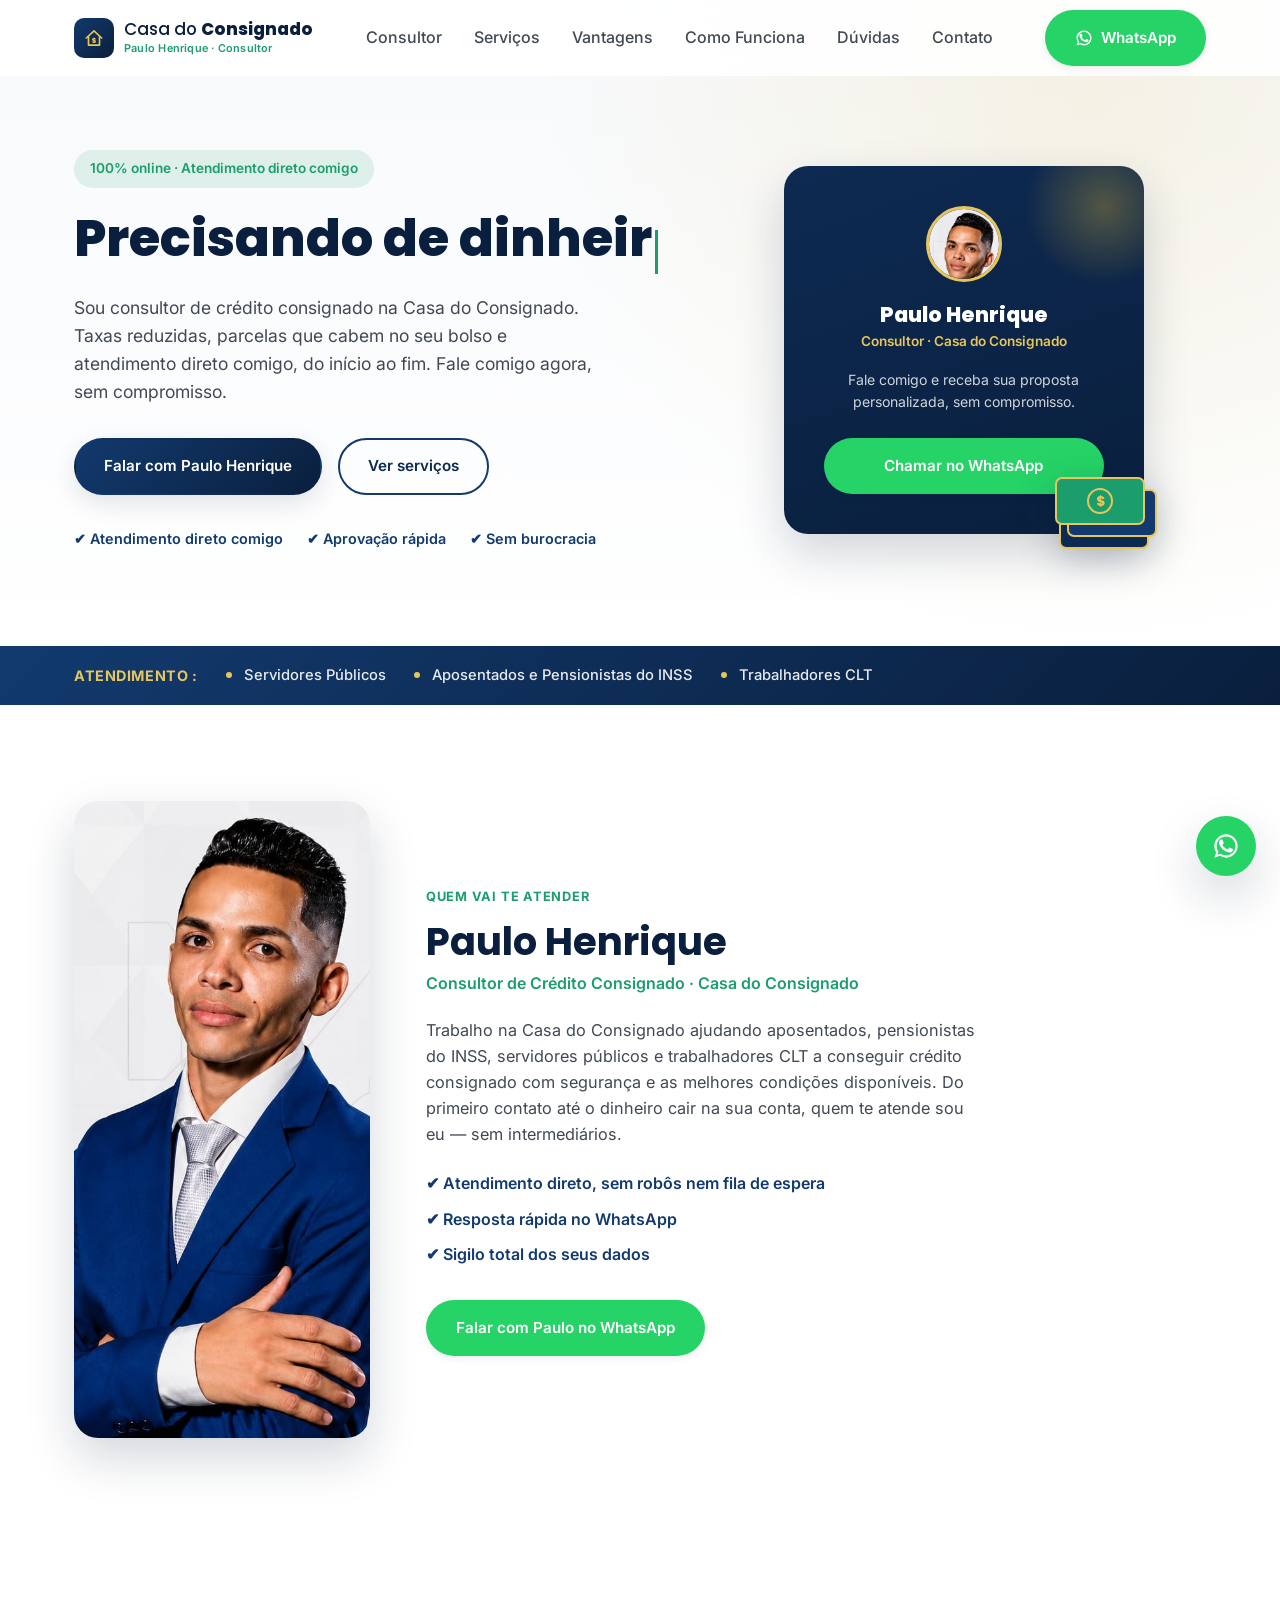
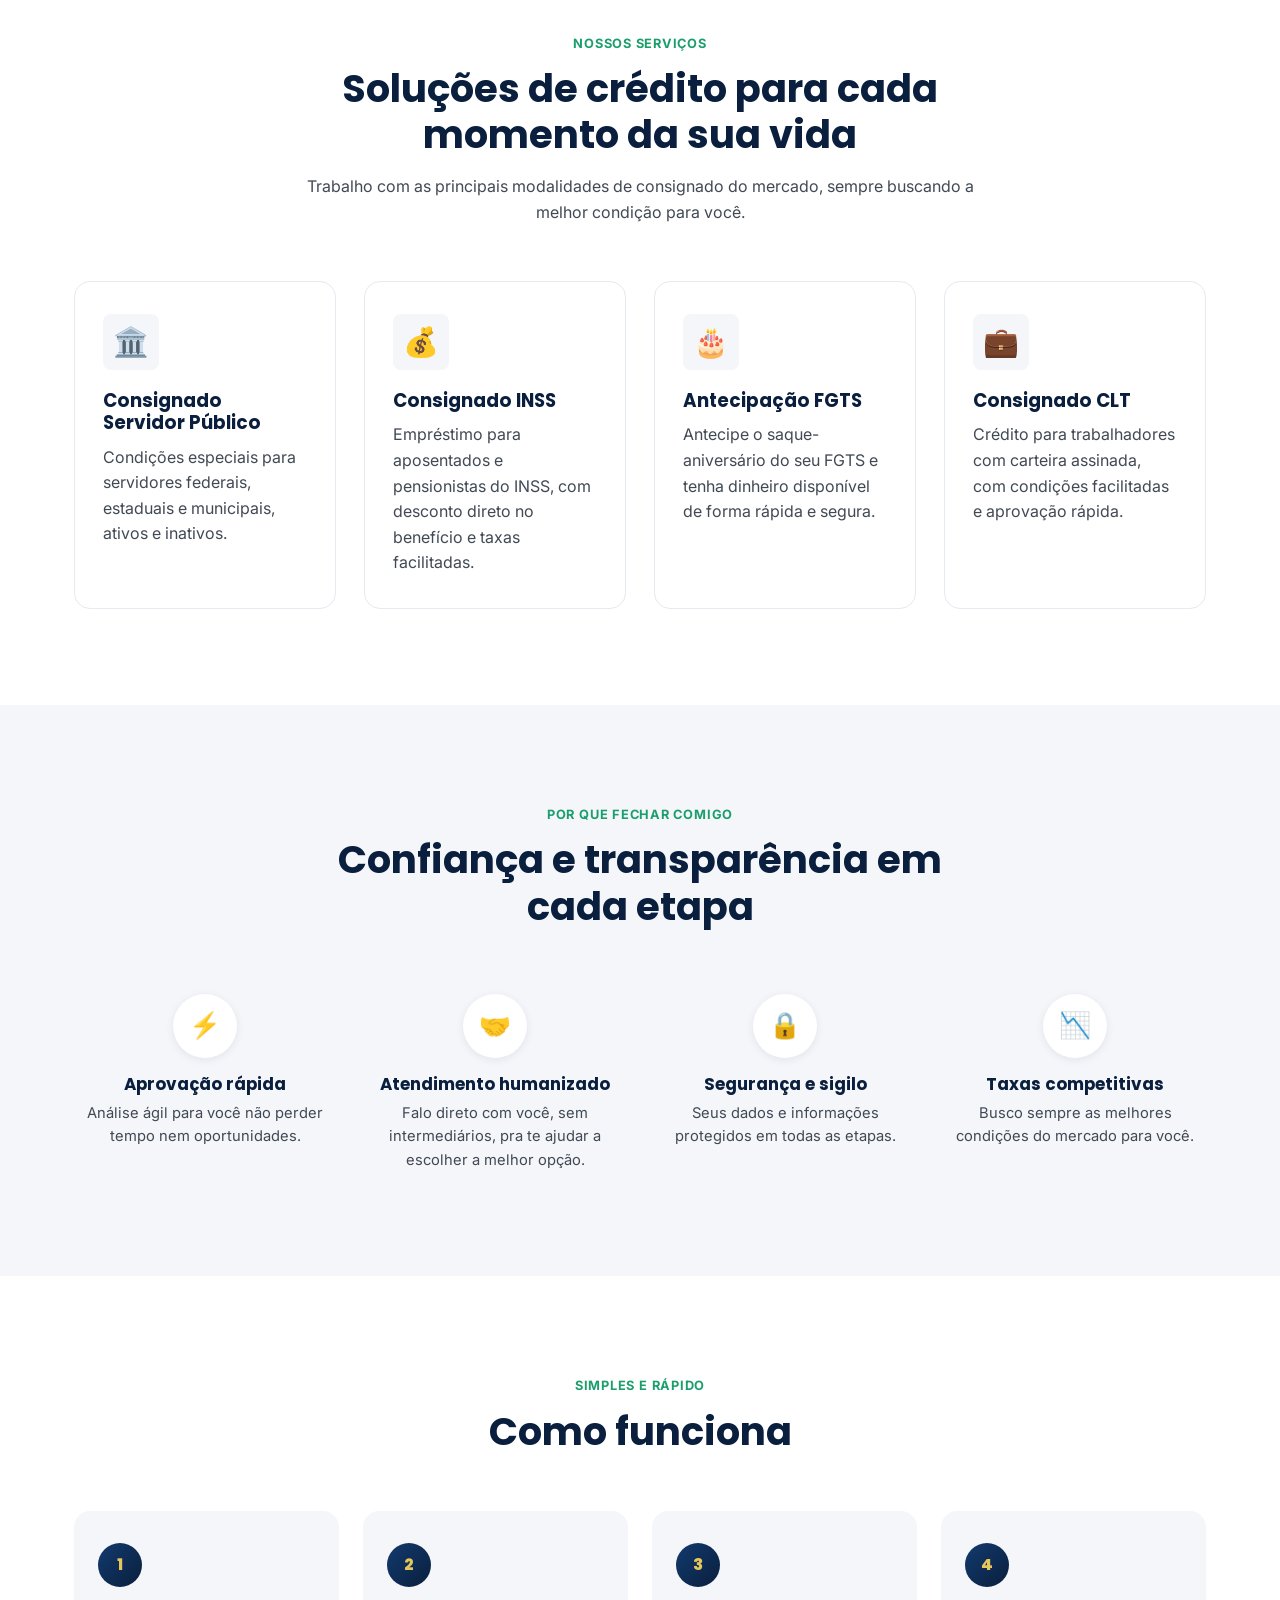
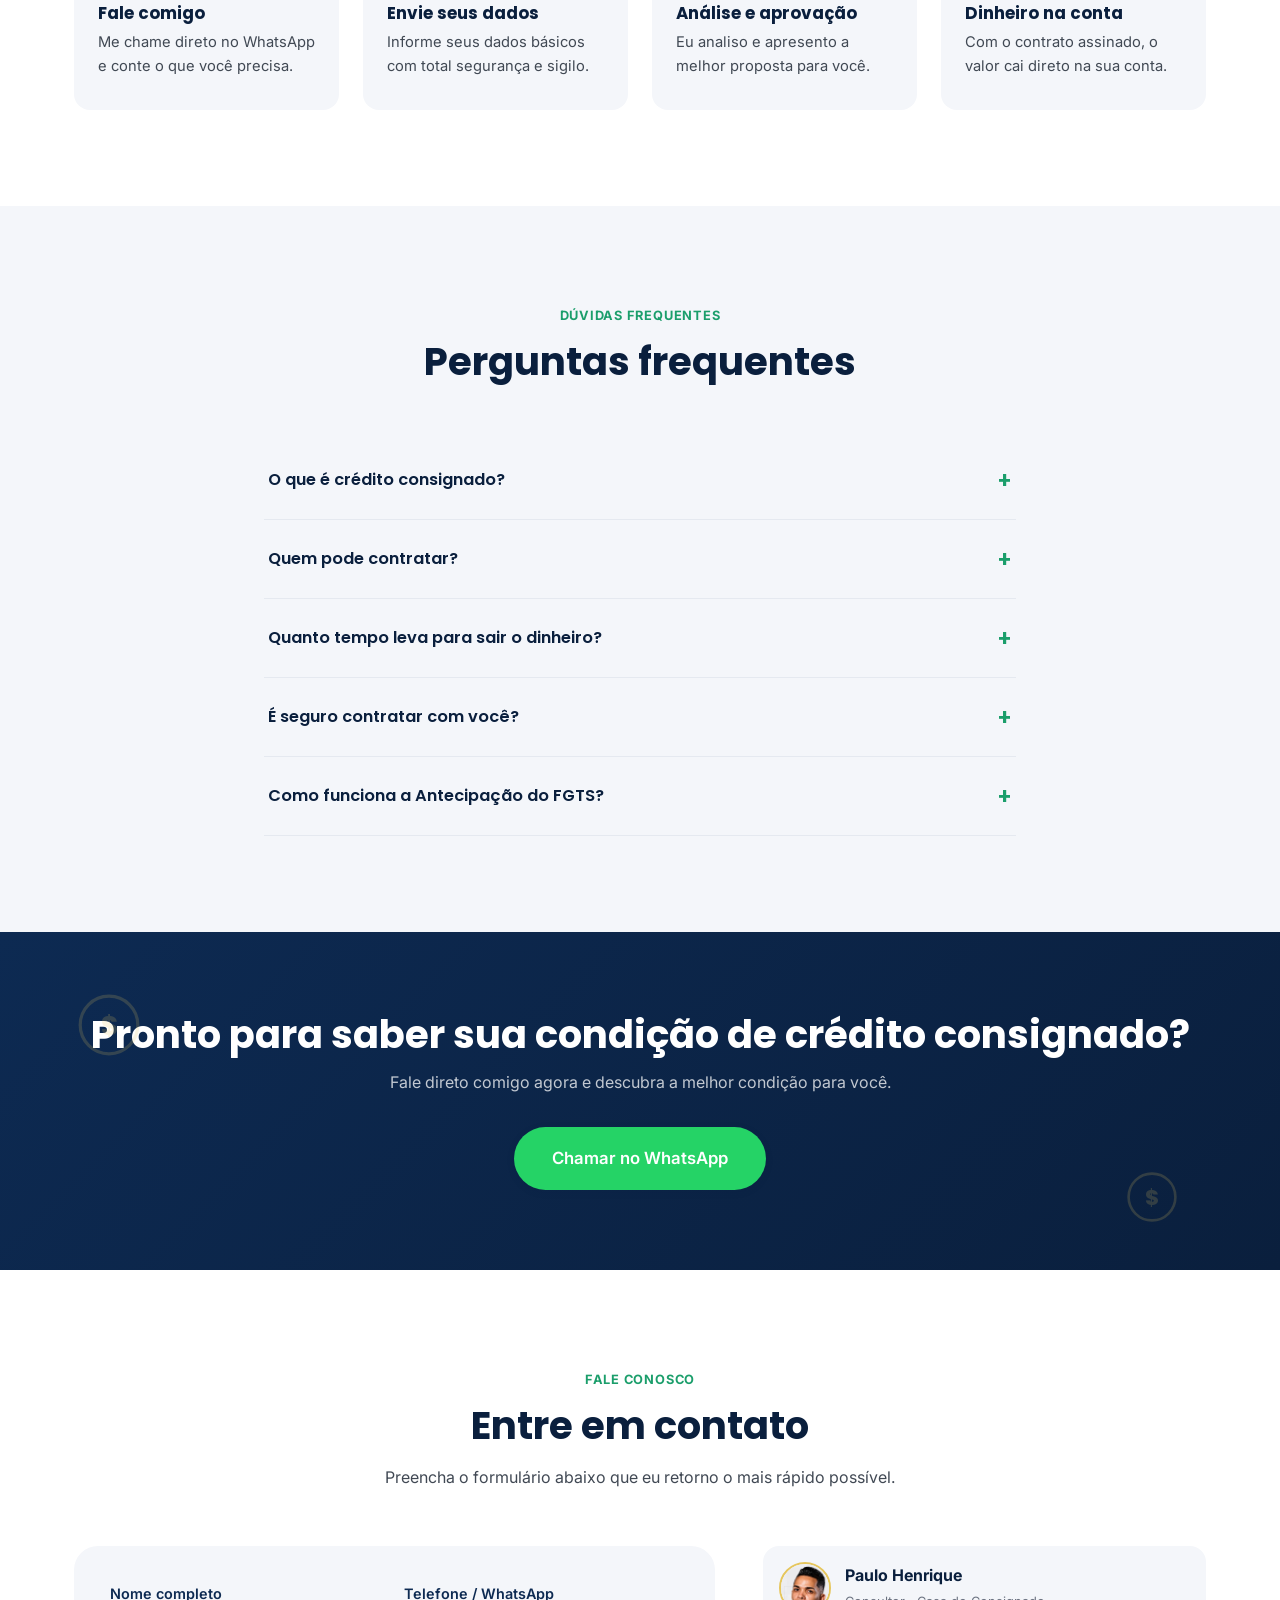
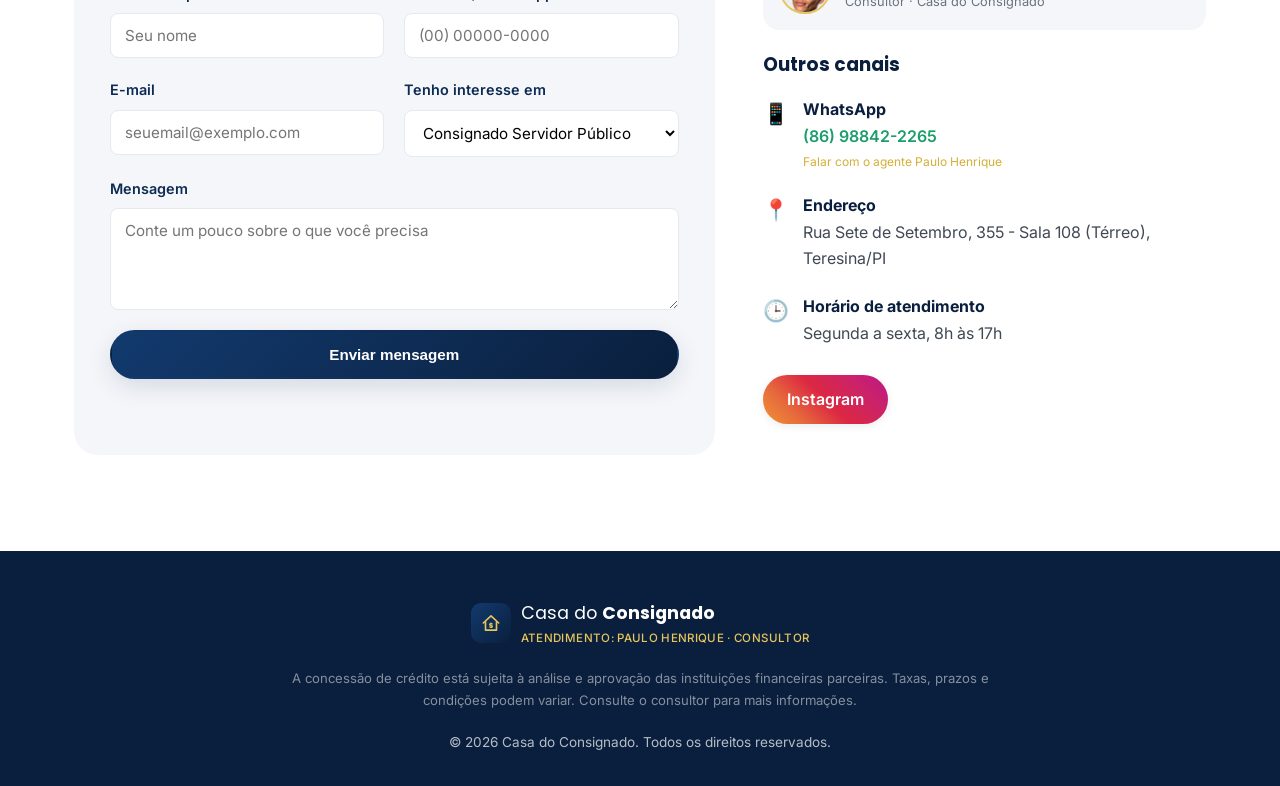
==== index.html @ cad1aa61 "Melhora SEO local, corrige contraste no card do hero e finaliza o efeito de digitação SEO: - robots." ====
<!DOCTYPE html>
<html lang="pt-BR">
<head>
<meta charset="UTF-8">
<meta name="viewport" content="width=device-width, initial-scale=1.0">
<title>Crédito Consignado em Teresina | Fale com Paulo Henrique</title>
<meta name="description" content="Consultor especialista em Crédito Consignado em Teresina/PI. Atendo INSS, Servidor Público e CLT. Simule agora seu empréstimo ou antecipação FGTS. Fale direto com Paulo Henrique.">
<meta name="keywords" content="crédito consignado, empréstimo consignado, emprestimo, emprestimos, dinheiro, consignado, consignado INSS, consignado servidor público, consignado CLT, clt, antecipação FGTS, crédito, financiamento, dinheiro rápido, casa do consignado, Paulo Henrique">
<meta name="robots" content="index, follow">
<meta name="googlebot" content="index, follow">
<link rel="canonical" href="https://paulocasadoconsignado.com.br/">

<!-- Open Graph -->
<meta property="og:type" content="website">
<meta property="og:url" content="https://paulocasadoconsignado.com.br/">
<meta property="og:title" content="Crédito Consignado em Teresina | Paulo Henrique">
<meta property="og:description" content="Consultor especialista em crédito consignado para INSS, Servidor Público e CLT em Teresina/PI. Fale direto comigo pelo WhatsApp e receba sua proposta.">
<meta property="og:image" content="https://paulocasadoconsignado.com.br/assets/paulo-henrique.jpg">
<meta property="og:image:width" content="465">
<meta property="og:image:height" content="1145">
<meta property="og:image:alt" content="Paulo Henrique, consultor de crédito consignado">
<meta property="og:locale" content="pt_BR">
<meta property="og:site_name" content="Paulo Henrique · Casa do Consignado">

<!-- Twitter Card -->
<meta name="twitter:card" content="summary_large_image">
<meta name="twitter:title" content="Crédito Consignado em Teresina | Paulo Henrique">
<meta name="twitter:description" content="Consultor especialista em crédito consignado para INSS, Servidor Público e CLT em Teresina/PI. Fale direto comigo pelo WhatsApp.">
<meta name="twitter:image" content="https://paulocasadoconsignado.com.br/assets/paulo-henrique.jpg">

<link rel="icon" type="image/svg+xml" href="assets/favicon.svg">
<link rel="preconnect" href="https://fonts.googleapis.com">
<link rel="preconnect" href="https://fonts.gstatic.com" crossorigin>
<link href="https://fonts.googleapis.com/css2?family=Poppins:wght@400;500;600;700;800&family=Inter:wght@400;500;600;700&display=swap" rel="stylesheet">
<link rel="stylesheet" href="css/style.css">

<!-- Dados estruturados básicos para SEO local (ATUALIZE endereço/e-mail quando tiver) -->
<script type="application/ld+json">
{
  "@context": "https://schema.org",
  "@type": "FinancialService",
  "name": "Paulo Henrique · Casa do Consignado",
  "url": "https://paulocasadoconsignado.com.br/",
  "image": "https://paulocasadoconsignado.com.br/assets/paulo-henrique.jpg",
  "description": "Consultoria de crédito consignado em Teresina/PI: INSS, servidor público, CLT e antecipação de FGTS.",
  "areaServed": { "@type": "City", "name": "Teresina" },
  "telephone": "+55 86 98842-2265",
  "priceRange": "$$",
  "address": {
    "@type": "PostalAddress",
    "streetAddress": "Rua Sete de Setembro, 355 - Sala 108 (Térreo)",
    "addressLocality": "Teresina",
    "addressRegion": "PI",
    "addressCountry": "BR"
  },
  "openingHoursSpecification": {
    "@type": "OpeningHoursSpecification",
    "dayOfWeek": ["Monday", "Tuesday", "Wednesday", "Thursday", "Friday"],
    "opens": "08:00",
    "closes": "17:00"
  },
  "employee": {
    "@type": "Person",
    "name": "Paulo Henrique",
    "jobTitle": "Consultor de Crédito Consignado",
    "worksFor": { "@type": "Organization", "name": "Casa do Consignado" }
  },
  "sameAs": ["https://www.instagram.com/paulo_credito_consignado/"]
}
</script>
</head>
<body>

<!-- ===== HEADER ===== -->
<header class="header" id="header">
  <div class="container header__inner">
    <a href="#topo" class="logo">
      <span class="logo__icon">
        <svg viewBox="0 0 40 40" width="22" height="22" aria-hidden="true">
          <polyline points="6,20 20,7 34,20" fill="none" stroke="currentColor" stroke-width="3" stroke-linecap="round" stroke-linejoin="round"/>
          <path d="M10 18 V33 H30 V18" fill="none" stroke="currentColor" stroke-width="3" stroke-linecap="round" stroke-linejoin="round"/>
          <text x="20" y="29" font-family="Poppins, Arial, sans-serif" font-weight="800" font-size="13" fill="currentColor" text-anchor="middle">$</text>
        </svg>
      </span>
      <span class="logo__text-wrap">
        <span class="logo__text">Casa do <strong>Consignado</strong></span>
        <small class="logo__tagline">Paulo Henrique · Consultor</small>
      </span>
    </a>

    <nav class="nav" id="nav">
      <ul class="nav__list">
        <li><a href="#consultor" class="nav__link">Consultor</a></li>
        <li><a href="#servicos" class="nav__link">Serviços</a></li>
        <li><a href="#vantagens" class="nav__link">Vantagens</a></li>
        <li><a href="#como-funciona" class="nav__link">Como Funciona</a></li>
        <li><a href="#faq" class="nav__link">Dúvidas</a></li>
        <li><a href="#contato" class="nav__link">Contato</a></li>
      </ul>
    </nav>

    <div class="header__actions">
      <a href="https://wa.me/5586988422265?text=Ol%C3%A1!%20Quero%20simular%20meu%20cr%C3%A9dito%20consignado."
         class="btn btn--whatsapp" target="_blank" rel="noopener">
        <svg viewBox="0 0 24 24" width="18" height="18" fill="currentColor" aria-hidden="true"><path d="M17.472 14.382c-.297-.149-1.758-.867-2.03-.967-.273-.099-.471-.148-.67.15-.197.297-.767.966-.94 1.164-.173.199-.347.223-.644.075-.297-.15-1.255-.463-2.39-1.475-.883-.788-1.48-1.761-1.653-2.059-.173-.297-.018-.458.13-.606.134-.133.298-.347.446-.52.149-.174.198-.298.298-.497.099-.198.05-.371-.025-.52-.075-.149-.669-1.612-.916-2.207-.242-.579-.487-.5-.669-.51-.173-.008-.371-.01-.57-.01-.198 0-.52.074-.792.372-.272.297-1.04 1.016-1.04 2.479 0 1.462 1.065 2.875 1.213 3.074.149.198 2.096 3.2 5.077 4.487.71.306 1.263.489 1.694.625.712.227 1.36.195 1.871.118.571-.085 1.758-.719 2.006-1.413.248-.694.248-1.289.173-1.413-.074-.124-.272-.198-.57-.347z"/><path d="M12.004 2C6.486 2 2 6.486 2 12.004c0 1.99.583 3.845 1.588 5.406L2 22l4.71-1.554A9.96 9.96 0 0 0 12.004 22C17.522 22 22 17.522 22 12.004 22 6.486 17.522 2 12.004 2zm0 18.061a8.03 8.03 0 0 1-4.302-1.246l-.309-.184-2.79.92.933-2.717-.201-.278a8.03 8.03 0 0 1-1.331-4.552c0-4.454 3.626-8.08 8.08-8.08s8.08 3.626 8.08 8.08-3.626 8.057-8.16 8.057z"/></svg>
        WhatsApp
      </a>
    </div>

    <button class="nav__toggle" id="navToggle" aria-label="Abrir menu" aria-expanded="false">
      <span></span><span></span><span></span>
    </button>
  </div>
</header>

<main id="topo">

  <!-- ===== HERO ===== -->
  <section class="hero">
    <div class="bills-fall" id="billsFall" aria-hidden="true"></div>
    <div class="container hero__inner">
      <div class="hero__content" data-reveal>
        <span class="badge">100% online · Atendimento direto comigo</span>
        <h1><span class="typewriter-text">Precisando de dinheiro? <span class="highlight">Tenho a solução rápida e fácil</span> pra você</span></h1>
        <p class="hero__subtitle">
          Sou consultor de crédito consignado na Casa do Consignado. Taxas reduzidas, parcelas que
          cabem no seu bolso e atendimento direto comigo, do início ao fim. Fale comigo agora, sem compromisso.
        </p>
        <div class="hero__cta">
          <a href="https://wa.me/5586988422265?text=Ol%C3%A1!%20Quero%20falar%20sobre%20cr%C3%A9dito%20consignado."
             class="btn btn--primary btn--shine" target="_blank" rel="noopener">Falar com Paulo Henrique</a>
          <a href="#servicos" class="btn btn--outline">Ver serviços</a>
        </div>
        <ul class="hero__trust">
          <li>✔ Atendimento direto comigo</li>
          <li>✔ Aprovação rápida</li>
          <li>✔ Sem burocracia</li>
        </ul>
      </div>

      <div class="hero__visual" data-reveal>
        <div class="hero__card-wrap">
          <div class="hero__card">
            <img src="assets/paulo-henrique-headshot.jpg" alt="Foto de Paulo Henrique, consultor de crédito" class="hero__card-photo" width="400" height="400">
            <p class="hero__card-name">Paulo Henrique</p>
            <p class="hero__card-role">Consultor · Casa do Consignado</p>
            <p class="hero__card-note">Fale comigo e receba sua proposta personalizada, sem compromisso.</p>
            <a href="https://wa.me/5586988422265?text=Ol%C3%A1%20Paulo!%20Quero%20saber%20mais%20sobre%20cr%C3%A9dito%20consignado."
               class="btn btn--whatsapp btn--shine hero__card-cta" target="_blank" rel="noopener">Chamar no WhatsApp</a>
          </div>
          <svg class="money-stack" viewBox="0 0 108 84" aria-hidden="true">
            <rect x="6" y="30" width="88" height="46" rx="6" fill="#0d2a52" stroke="#e6c65c" stroke-width="2"/>
            <rect x="14" y="18" width="88" height="46" rx="6" fill="#123a6e" stroke="#e6c65c" stroke-width="2"/>
            <rect x="2" y="6" width="88" height="46" rx="6" fill="#1b9e6b" stroke="#e6c65c" stroke-width="2"/>
            <circle cx="46" cy="29" r="12" fill="none" stroke="#e6c65c" stroke-width="2"/>
            <text x="46" y="34" font-family="Poppins, Arial, sans-serif" font-weight="800" font-size="13" fill="#e6c65c" text-anchor="middle">$</text>
          </svg>
        </div>
      </div>
    </div>
  </section>

  <!-- ===== PÚBLICO ATENDIDO ===== -->
  <section class="audience">
    <div class="container audience__inner">
      <span class="audience__label">Atendimento :</span>
      <ul class="audience__list">
        <li>Servidores Públicos</li>
        <li>Aposentados e Pensionistas do INSS</li>
        <li>Trabalhadores CLT</li>
      </ul>
    </div>
  </section>

  <!-- ===== SOBRE O CONSULTOR ===== -->
  <section class="section consultor" id="consultor">
    <div class="container consultor__inner">
      <div class="consultor__photo-wrap" data-reveal>
        <img src="assets/paulo-henrique.jpg" alt="Paulo Henrique, consultor de crédito consignado, de braços cruzados" class="consultor__photo" width="465" height="1000" loading="lazy" decoding="async">
      </div>
      <div class="consultor__content" data-reveal>
        <span class="eyebrow">Quem vai te atender</span>
        <h2>Paulo Henrique</h2>
        <p class="consultor__role">Consultor de Crédito Consignado · Casa do Consignado</p>
        <p class="consultor__bio">
          Trabalho na Casa do Consignado ajudando aposentados, pensionistas do INSS, servidores
          públicos e trabalhadores CLT a conseguir crédito consignado com segurança e as melhores
          condições disponíveis. Do primeiro contato até o dinheiro cair na sua conta, quem te
          atende sou eu — sem intermediários.
        </p>
        <ul class="consultor__points">
          <li>✔ Atendimento direto, sem robôs nem fila de espera</li>
          <li>✔ Resposta rápida no WhatsApp</li>
          <li>✔ Sigilo total dos seus dados</li>
        </ul>
        <a href="https://wa.me/5586988422265?text=Ol%C3%A1%20Paulo!%20Vi%20seu%20site%20e%20quero%20falar%20sobre%20cr%C3%A9dito%20consignado."
           class="btn btn--whatsapp btn--shine" target="_blank" rel="noopener">Falar com Paulo no WhatsApp</a>
      </div>
    </div>
  </section>

  <!-- ===== SERVIÇOS ===== -->
  <section class="section" id="servicos">
    <div class="container">
      <div class="section__head" data-reveal>
        <span class="eyebrow">Nossos serviços</span>
        <h2>Soluções de crédito para cada momento da sua vida</h2>
        <p>Trabalho com as principais modalidades de consignado do mercado, sempre buscando a melhor condição para você.</p>
      </div>

      <div class="grid grid--4" data-reveal data-reveal-children>
        <article class="card">
          <div class="card__icon">🏛️</div>
          <h3>Consignado Servidor Público</h3>
          <p>Condições especiais para servidores federais, estaduais e municipais, ativos e inativos.</p>
        </article>

        <article class="card">
          <div class="card__icon">💰</div>
          <h3>Consignado INSS</h3>
          <p>Empréstimo para aposentados e pensionistas do INSS, com desconto direto no benefício e taxas facilitadas.</p>
        </article>

        <article class="card">
          <div class="card__icon">🎂</div>
          <h3>Antecipação FGTS</h3>
          <p>Antecipe o saque-aniversário do seu FGTS e tenha dinheiro disponível de forma rápida e segura.</p>
        </article>

        <article class="card">
          <div class="card__icon">💼</div>
          <h3>Consignado CLT</h3>
          <p>Crédito para trabalhadores com carteira assinada, com condições facilitadas e aprovação rápida.</p>
        </article>
      </div>
    </div>
  </section>

  <!-- ===== VANTAGENS ===== -->
  <section class="section section--alt" id="vantagens">
    <div class="container">
      <div class="section__head" data-reveal>
        <span class="eyebrow">Por que fechar comigo</span>
        <h2>Confiança e transparência em cada etapa</h2>
      </div>

      <div class="grid grid--4" data-reveal data-reveal-children>
        <div class="feature">
          <div class="feature__icon">⚡</div>
          <h3>Aprovação rápida</h3>
          <p>Análise ágil para você não perder tempo nem oportunidades.</p>
        </div>
        <div class="feature">
          <div class="feature__icon">🤝</div>
          <h3>Atendimento humanizado</h3>
          <p>Falo direto com você, sem intermediários, pra te ajudar a escolher a melhor opção.</p>
        </div>
        <div class="feature">
          <div class="feature__icon">🔒</div>
          <h3>Segurança e sigilo</h3>
          <p>Seus dados e informações protegidos em todas as etapas.</p>
        </div>
        <div class="feature">
          <div class="feature__icon">📉</div>
          <h3>Taxas competitivas</h3>
          <p>Busco sempre as melhores condições do mercado para você.</p>
        </div>
      </div>
    </div>
  </section>

  <!-- ===== COMO FUNCIONA ===== -->
  <section class="section" id="como-funciona">
    <div class="container">
      <div class="section__head" data-reveal>
        <span class="eyebrow">Simples e rápido</span>
        <h2>Como funciona</h2>
      </div>

      <div class="steps" data-reveal data-reveal-children>
        <div class="step">
          <span class="step__number">1</span>
          <h3>Fale comigo</h3>
          <p>Me chame direto no WhatsApp e conte o que você precisa.</p>
        </div>
        <div class="step">
          <span class="step__number">2</span>
          <h3>Envie seus dados</h3>
          <p>Informe seus dados básicos com total segurança e sigilo.</p>
        </div>
        <div class="step">
          <span class="step__number">3</span>
          <h3>Análise e aprovação</h3>
          <p>Eu analiso e apresento a melhor proposta para você.</p>
        </div>
        <div class="step">
          <span class="step__number">4</span>
          <h3>Dinheiro na conta</h3>
          <p>Com o contrato assinado, o valor cai direto na sua conta.</p>
        </div>
      </div>
    </div>
  </section>

  <!-- ===== FAQ ===== -->
  <section class="section section--alt" id="faq">
    <div class="container container--narrow">
      <div class="section__head" data-reveal>
        <span class="eyebrow">Dúvidas frequentes</span>
        <h2>Perguntas frequentes</h2>
      </div>

      <div class="accordion" data-reveal>
        <div class="accordion__item">
          <button class="accordion__trigger">O que é crédito consignado?
            <span class="accordion__icon">+</span>
          </button>
          <div class="accordion__panel">
            <p>É um tipo de empréstimo cujas parcelas são descontadas diretamente do salário, benefício do INSS ou folha de pagamento, o que costuma garantir taxas de juros menores.</p>
          </div>
        </div>
        <div class="accordion__item">
          <button class="accordion__trigger">Quem pode contratar?
            <span class="accordion__icon">+</span>
          </button>
          <div class="accordion__panel">
            <p>Aposentados e pensionistas do INSS, servidores públicos e trabalhadores com carteira assinada em empresas conveniadas.</p>
          </div>
        </div>
        <div class="accordion__item">
          <button class="accordion__trigger">Quanto tempo leva para sair o dinheiro?
            <span class="accordion__icon">+</span>
          </button>
          <div class="accordion__panel">
            <p>Após a aprovação e assinatura do contrato, o prazo costuma ser rápido, podendo variar conforme a instituição financeira parceira.</p>
          </div>
        </div>
        <div class="accordion__item">
          <button class="accordion__trigger">É seguro contratar com você?
            <span class="accordion__icon">+</span>
          </button>
          <div class="accordion__panel">
            <p>Sim. Trabalho pela Casa do Consignado com sigilo total dos seus dados e transparência em todas as etapas do processo.</p>
          </div>
        </div>
        <div class="accordion__item">
          <button class="accordion__trigger">Como funciona a Antecipação do FGTS?
            <span class="accordion__icon">+</span>
          </button>
          <div class="accordion__panel">
            <p>Você pode adiantar uma ou mais parcelas do seu Saque-Aniversário do FGTS. O valor cai na sua conta rapidamente e o pagamento é feito com o débito anual direto do seu fundo de garantia, sem comprometer sua renda mensal.</p>
          </div>
        </div>
      </div>
    </div>
  </section>

  <!-- ===== CTA FINAL ===== -->
  <section class="cta-final" data-reveal>
    <svg class="cta-final__coin cta-final__coin--1" viewBox="0 0 60 60" aria-hidden="true">
      <circle cx="30" cy="30" r="27" fill="none" stroke="#e6c65c" stroke-width="3"/>
      <text x="30" y="39" font-family="Poppins, Arial, sans-serif" font-weight="800" font-size="24" fill="#e6c65c" text-anchor="middle">$</text>
    </svg>
    <svg class="cta-final__coin cta-final__coin--2" viewBox="0 0 60 60" aria-hidden="true">
      <circle cx="30" cy="30" r="27" fill="none" stroke="#e6c65c" stroke-width="3"/>
      <text x="30" y="39" font-family="Poppins, Arial, sans-serif" font-weight="800" font-size="24" fill="#e6c65c" text-anchor="middle">$</text>
    </svg>
    <div class="container cta-final__inner">
      <h2>Pronto para saber sua condição de crédito consignado?</h2>
      <p>Fale direto comigo agora e descubra a melhor condição para você.</p>
      <a href="https://wa.me/5586988422265?text=Ol%C3%A1!%20Quero%20saber%20mais%20sobre%20cr%C3%A9dito%20consignado."
         class="btn btn--whatsapp btn--lg btn--shine" target="_blank" rel="noopener">Chamar no WhatsApp</a>
    </div>
  </section>

  <!-- ===== CONTATO ===== -->
  <section class="section" id="contato">
    <div class="container">
      <div class="section__head" data-reveal>
        <span class="eyebrow">Fale conosco</span>
        <h2>Entre em contato</h2>
        <p>Preencha o formulário abaixo que eu retorno o mais rápido possível.</p>
      </div>

      <div class="contact">
        <form class="contact__form" id="contactForm" data-reveal>
          <div class="field">
            <label for="nome">Nome completo</label>
            <input type="text" id="nome" name="nome" required placeholder="Seu nome" aria-required="true">
          </div>
          <div class="field">
            <label for="telefone">Telefone / WhatsApp</label>
            <input type="tel" id="telefone" name="telefone" required placeholder="(00) 00000-0000" aria-required="true">
          </div>
          <div class="field">
            <label for="email">E-mail</label>
            <input type="email" id="email" name="email" placeholder="seuemail@exemplo.com">
          </div>
          <div class="field">
            <label for="assunto">Tenho interesse em</label>
            <select id="assunto" name="assunto">
              <option>Consignado Servidor Público</option>
              <option>Consignado INSS</option>
              <option>Antecipação FGTS</option>
              <option>Consignado CLT</option>
            </select>
          </div>
          <div class="field field--full">
            <label for="mensagem">Mensagem</label>
            <textarea id="mensagem" name="mensagem" rows="4" placeholder="Conte um pouco sobre o que você precisa"></textarea>
          </div>
          <button type="submit" class="btn btn--primary field--full">Enviar mensagem</button>
          <p class="form__note" id="formNote"></p>
        </form>

        <aside class="contact__info" data-reveal>
          <div class="contact__agent">
            <img src="assets/paulo-henrique-headshot.jpg" alt="Foto de Paulo Henrique, consultor de crédito" class="contact__agent-photo" width="400" height="400" loading="lazy" decoding="async">
            <div>
              <strong>Paulo Henrique</strong>
              <small>Consultor · Casa do Consignado</small>
            </div>
          </div>
          <h3>Outros canais</h3>
          <ul class="contact__list">
            <li>
              <span aria-hidden="true">📱</span>
              <div>
                <strong>WhatsApp</strong>
                <a href="https://wa.me/5586988422265">(86) 98842-2265</a>
                <small>Falar com o agente Paulo Henrique</small>
              </div>
            </li>
            <li>
              <span aria-hidden="true">📍</span>
              <div>
                <strong>Endereço</strong>
                <p>Rua Sete de Setembro, 355 - Sala 108 (Térreo), Teresina/PI</p>
              </div>
            </li>
            <li>
              <span aria-hidden="true">🕒</span>
              <div>
                <strong>Horário de atendimento</strong>
                <p>Segunda a sexta, 8h às 17h</p>
              </div>
            </li>
          </ul>

          <div class="contact__social">
            <a href="https://www.instagram.com/paulo_credito_consignado/" class="btn--instagram" target="_blank" rel="noopener" aria-label="Instagram">Instagram</a>
          </div>
        </aside>
      </div>
    </div>
  </section>

</main>

<!-- ===== FOOTER ===== -->
<footer class="footer">
  <div class="container footer__inner">
    <div class="footer__brand">
      <span class="logo__icon">
        <svg viewBox="0 0 40 40" width="22" height="22" aria-hidden="true">
          <polyline points="6,20 20,7 34,20" fill="none" stroke="currentColor" stroke-width="3" stroke-linecap="round" stroke-linejoin="round"/>
          <path d="M10 18 V33 H30 V18" fill="none" stroke="currentColor" stroke-width="3" stroke-linecap="round" stroke-linejoin="round"/>
          <text x="20" y="29" font-family="Poppins, Arial, sans-serif" font-weight="800" font-size="13" fill="currentColor" text-anchor="middle">$</text>
        </svg>
      </span>
      <span class="footer__brand-text">
        <span>Casa do <strong>Consignado</strong></span>
        <small class="footer__tagline">Atendimento: Paulo Henrique · Consultor</small>
      </span>
    </div>
    <p class="footer__disclaimer">
      A concessão de crédito está sujeita à análise e aprovação das instituições financeiras parceiras.
      Taxas, prazos e condições podem variar. Consulte o consultor para mais informações.
    </p>
    <p class="footer__copy">© <span id="year"></span> Casa do Consignado. Todos os direitos reservados.</p>
  </div>
</footer>

<a href="https://wa.me/5586988422265?text=Ol%C3%A1!%20Quero%20simular%20meu%20cr%C3%A9dito%20consignado."
   class="whatsapp-float" target="_blank" rel="noopener" aria-label="Falar no WhatsApp">
  <svg viewBox="0 0 24 24" width="28" height="28" fill="currentColor" aria-hidden="true"><path d="M17.472 14.382c-.297-.149-1.758-.867-2.03-.967-.273-.099-.471-.148-.67.15-.197.297-.767.966-.94 1.164-.173.199-.347.223-.644.075-.297-.15-1.255-.463-2.39-1.475-.883-.788-1.48-1.761-1.653-2.059-.173-.297-.018-.458.13-.606.134-.133.298-.347.446-.52.149-.174.198-.298.298-.497.099-.198.05-.371-.025-.52-.075-.149-.669-1.612-.916-2.207-.242-.579-.487-.5-.669-.51-.173-.008-.371-.01-.57-.01-.198 0-.52.074-.792.372-.272.297-1.04 1.016-1.04 2.479 0 1.462 1.065 2.875 1.213 3.074.149.198 2.096 3.2 5.077 4.487.71.306 1.263.489 1.694.625.712.227 1.36.195 1.871.118.571-.085 1.758-.719 2.006-1.413.248-.694.248-1.289.173-1.413-.074-.124-.272-.198-.57-.347z"/><path d="M12.004 2C6.486 2 2 6.486 2 12.004c0 1.99.583 3.845 1.588 5.406L2 22l4.71-1.554A9.96 9.96 0 0 0 12.004 22C17.522 22 22 17.522 22 12.004 22 6.486 17.522 2 12.004 2zm0 18.061a8.03 8.03 0 0 1-4.302-1.246l-.309-.184-2.79.92.933-2.717-.201-.278a8.03 8.03 0 0 1-1.331-4.552c0-4.454 3.626-8.08 8.08-8.08s8.08 3.626 8.08 8.08-3.626 8.057-8.16 8.057z"/></svg>
</a>

<script src="js/script.js"></script>
</body>
</html>
---- css/style.css ----
/* ==========================================================================
   Casa do Consignado — Design System
   ========================================================================== */

:root {
  --navy-900: #0a1f3d;
  --navy-800: #0d2a52;
  --navy-700: #123a6e;
  --navy-600: #1a4d8f;
  --gold-500: #d4af37;
  --gold-400: #e6c65c;
  --green-500: #1b9e6b;
  --whatsapp: #25d366;
  --whatsapp-dark: #1ebe5d;

  --gray-900: #14181f;
  --gray-700: #414954;
  --gray-500: #6b7280;
  --gray-200: #e5e9f0;
  --gray-100: #f4f6fa;
  --white: #ffffff;

  --font-heading: 'Poppins', 'Inter', sans-serif;
  --font-body: 'Inter', sans-serif;

  --radius-sm: 8px;
  --radius-md: 16px;
  --radius-lg: 24px;
  --shadow-sm: 0 2px 8px rgba(10, 31, 61, 0.08);
  --shadow-md: 0 8px 24px rgba(10, 31, 61, 0.12);
  --shadow-lg: 0 20px 48px rgba(10, 31, 61, 0.18);

  --transition: 0.25s ease;
}

* { box-sizing: border-box; margin: 0; padding: 0; }

html { scroll-behavior: smooth; }

body {
  font-family: var(--font-body);
  color: var(--gray-900);
  background: var(--white);
  line-height: 1.6;
  -webkit-font-smoothing: antialiased;
}

img { max-width: 100%; display: block; }

a { text-decoration: none; color: inherit; }

ul { list-style: none; }

h1, h2, h3, h4 {
  font-family: var(--font-heading);
  font-weight: 700;
  line-height: 1.2;
  color: var(--navy-900);
}

h1 { font-size: clamp(2rem, 4.5vw, 3.2rem); font-weight: 800; }
h2 { font-size: clamp(1.6rem, 3vw, 2.4rem); }
h3 { font-size: 1.15rem; }

p { color: var(--gray-700); }

.container {
  width: 100%;
  max-width: 1180px;
  margin: 0 auto;
  padding: 0 24px;
}

.container--narrow { max-width: 800px; }

.section { padding: 96px 0; }
.section--alt { background: var(--gray-100); }

.section__head {
  text-align: center;
  max-width: 680px;
  margin: 0 auto 56px;
}

.eyebrow {
  display: inline-block;
  color: var(--green-500);
  font-weight: 700;
  letter-spacing: 0.06em;
  text-transform: uppercase;
  font-size: 0.8rem;
  margin-bottom: 12px;
}

.section__head h2 { margin-bottom: 16px; }

/* ==== Buttons ==== */
.btn {
  display: inline-flex;
  align-items: center;
  justify-content: center;
  gap: 8px;
  padding: 14px 28px;
  border-radius: 999px;
  font-weight: 600;
  font-size: 0.95rem;
  border: 2px solid transparent;
  cursor: pointer;
  transition: transform var(--transition), box-shadow var(--transition), background var(--transition), color var(--transition);
  white-space: nowrap;
}
.btn:hover { transform: translateY(-2px); }

.btn--primary {
  background: linear-gradient(135deg, var(--navy-700), var(--navy-900));
  color: var(--white);
  box-shadow: var(--shadow-md);
}
.btn--primary:hover { box-shadow: var(--shadow-lg); }

.btn--outline {
  background: transparent;
  border-color: var(--navy-700);
  color: var(--navy-800);
}
.btn--outline:hover { background: var(--navy-700); color: var(--white); }

.btn--whatsapp {
  background: var(--whatsapp);
  color: var(--white);
  box-shadow: var(--shadow-sm);
}
.btn--whatsapp:hover { background: var(--whatsapp-dark); }

.btn--lg { padding: 16px 36px; font-size: 1.05rem; }

/* ==== Header ==== */
/* Note: backdrop-filter lives on ::before (not .header) because a filter/
   backdrop-filter on an ancestor turns it into the containing block for
   position:fixed descendants (like .nav on mobile), breaking their sizing. */
.header {
  position: fixed;
  top: 0; left: 0; right: 0;
  z-index: 100;
  border-bottom: 1px solid transparent;
}
.header::before {
  content: '';
  position: absolute;
  inset: 0;
  z-index: -1;
  background: rgba(255, 255, 255, 0.9);
  backdrop-filter: blur(10px);
  transition: background var(--transition), box-shadow var(--transition);
}
.header.is-scrolled::before {
  background: rgba(255, 255, 255, 0.97);
  box-shadow: var(--shadow-sm);
}

.header__inner {
  display: flex;
  align-items: center;
  justify-content: space-between;
  height: 76px;
}

.logo { display: flex; align-items: center; gap: 10px; }
.logo__icon {
  display: inline-flex;
  align-items: center;
  justify-content: center;
  width: 40px; height: 40px;
  border-radius: 10px;
  background: linear-gradient(135deg, var(--navy-700), var(--navy-900));
  color: var(--gold-400);
  font-family: var(--font-heading);
  font-weight: 800;
  font-size: 0.95rem;
}
.logo__text-wrap {
  display: flex;
  flex-direction: column;
  gap: 1px;
}
.logo__text {
  font-family: var(--font-heading);
  font-weight: 500;
  color: var(--navy-900);
  font-size: 1.05rem;
  line-height: 1.2;
}
.logo__text strong { font-weight: 800; }
.logo__tagline {
  font-size: 0.68rem;
  font-weight: 600;
  color: var(--green-500);
  letter-spacing: 0.02em;
}

.nav__list {
  display: flex;
  gap: 32px;
}
.nav__link {
  font-weight: 500;
  color: var(--gray-700);
  position: relative;
  padding: 6px 0;
  transition: color var(--transition);
}
.nav__link:hover { color: var(--navy-800); }
.nav__link::after {
  content: '';
  position: absolute;
  left: 0; bottom: 0;
  width: 0; height: 2px;
  background: var(--gold-500);
  transition: width var(--transition);
}
.nav__link:hover::after { width: 100%; }

.nav__toggle {
  display: none;
  flex-direction: column;
  justify-content: center;
  gap: 5px;
  width: 40px; height: 40px;
  background: none;
  border: none;
  cursor: pointer;
}
.nav__toggle span {
  display: block;
  width: 24px; height: 2px;
  background: var(--navy-900);
  transition: transform var(--transition), opacity var(--transition);
}
.nav__toggle.is-active span:nth-child(1) { transform: translateY(7px) rotate(45deg); }
.nav__toggle.is-active span:nth-child(2) { opacity: 0; }
.nav__toggle.is-active span:nth-child(3) { transform: translateY(-7px) rotate(-45deg); }

/* ==== Hero ==== */
.hero {
  position: relative;
  overflow: hidden;
  padding: 150px 0 96px;
  background:
    radial-gradient(circle at 85% 15%, rgba(212, 175, 55, 0.12), transparent 45%),
    linear-gradient(180deg, #f7f9fc 0%, var(--white) 100%);
}

.hero__inner {
  position: relative;
  z-index: 1;
  display: grid;
  grid-template-columns: 1.1fr 0.9fr;
  gap: 56px;
  align-items: center;
}

.badge {
  display: inline-block;
  background: rgba(27, 158, 107, 0.12);
  color: var(--green-500);
  font-weight: 600;
  font-size: 0.85rem;
  padding: 8px 16px;
  border-radius: 999px;
  margin-bottom: 20px;
}

.hero__subtitle {
  font-size: 1.1rem;
  margin: 20px 0 32px;
  max-width: 520px;
}

.highlight { color: var(--green-500); }

.typewriter-text.is-typing::after {
  content: '';
  display: inline-block;
  width: 3px;
  height: 0.85em;
  margin-left: 3px;
  background: var(--green-500);
  vertical-align: text-bottom;
  animation: cursor-blink 0.8s step-end infinite;
}
@keyframes cursor-blink {
  0%, 100% { opacity: 1; }
  50% { opacity: 0; }
}
@media (prefers-reduced-motion: reduce) {
  .typewriter-text.is-typing::after { animation: none; }
}

.hero__cta {
  display: flex;
  gap: 16px;
  flex-wrap: wrap;
  margin-bottom: 32px;
}

.hero__trust {
  display: flex;
  gap: 24px;
  flex-wrap: wrap;
  font-size: 0.9rem;
  font-weight: 600;
  color: var(--navy-700);
}

.hero__visual { display: flex; justify-content: center; }
.hero__card-wrap { position: relative; width: 100%; max-width: 360px; }
.hero__card {
  background: linear-gradient(160deg, var(--navy-800), var(--navy-900));
  color: var(--white);
  border-radius: var(--radius-lg);
  padding: 40px;
  width: 100%;
  max-width: 360px;
  box-shadow: var(--shadow-lg);
  position: relative;
  overflow: hidden;
}
.hero__card::before {
  content: '';
  position: absolute;
  top: -40px; right: -40px;
  width: 160px; height: 160px;
  background: radial-gradient(circle, rgba(212,175,55,0.35), transparent 70%);
}
.hero__card-photo {
  width: 76px; height: 76px;
  border-radius: 50%;
  object-fit: cover;
  object-position: center 15%;
  border: 3px solid var(--gold-400);
  margin: 0 auto 16px;
}
.hero__card-name {
  font-family: var(--font-heading);
  font-weight: 800;
  font-size: 1.3rem;
  color: var(--white);
  text-align: center;
}
.hero__card-role {
  text-align: center;
  color: var(--gold-400);
  font-weight: 600;
  font-size: 0.85rem;
  margin-bottom: 16px;
}
.hero__card-note {
  text-align: center;
  font-size: 0.88rem;
  color: var(--white);
  opacity: 0.8;
  margin-bottom: 24px;
}
.hero__card-cta { width: 100%; }

/* ==== Falling bills (hero ambient animation) ==== */
.bills-fall {
  position: absolute;
  inset: 0;
  overflow: hidden;
  pointer-events: none;
  z-index: 0;
}
.bill {
  position: absolute;
  top: -12%;
  width: 44px;
  height: 25px;
  left: var(--x, 50%);
  opacity: var(--o, 0.16);
  transform: scale(var(--s, 1));
  animation: bill-fall var(--dur, 12s) linear infinite;
  animation-delay: var(--delay, 0s);
}
.bill__note {
  width: 100%;
  height: 100%;
  border-radius: 4px;
  background: linear-gradient(135deg, var(--green-500), #157a53);
  border: 1.5px solid var(--gold-400);
  display: flex;
  align-items: center;
  justify-content: center;
  font-family: var(--font-heading);
  font-weight: 800;
  font-size: 9px;
  color: var(--gold-400);
  box-shadow: 0 4px 10px rgba(10, 31, 61, 0.15);
}
@keyframes bill-fall {
  0%   { transform: translate3d(0, 0, 0) rotate(0deg) scale(var(--s, 1)); }
  100% { transform: translate3d(var(--drift, 30px), 135vh, 0) rotate(var(--spin, 260deg)) scale(var(--s, 1)); }
}

/* ==== Money stack (decorative badge) ==== */
.money-stack {
  position: absolute;
  right: -18px;
  bottom: -22px;
  width: 108px;
  animation: money-float 4.5s ease-in-out infinite;
  filter: drop-shadow(0 10px 18px rgba(10, 31, 61, 0.25));
}
@keyframes money-float {
  0%, 100% { transform: translateY(0) rotate(-4deg); }
  50% { transform: translateY(-10px) rotate(-1deg); }
}

/* ==== CTA shimmer (only the two main conversion buttons) ==== */
.btn--shine {
  position: relative;
  overflow: hidden;
}
.btn--shine::after {
  content: '';
  position: absolute;
  top: 0; left: -60%;
  width: 40%; height: 100%;
  background: linear-gradient(115deg, transparent, rgba(255,255,255,0.35), transparent);
  animation: btn-shimmer 3.6s ease-in-out infinite;
}
@keyframes btn-shimmer {
  0%   { left: -60%; }
  35%  { left: 130%; }
  100% { left: 130%; }
}

@media (prefers-reduced-motion: reduce) {
  .bill, .money-stack, .btn--shine::after, .cta-final__coin {
    animation: none !important;
  }
  .bills-fall { display: none; }
}

/* ==== Audience strip ==== */
.audience {
  background: linear-gradient(135deg, var(--navy-700), var(--navy-900));
}
.audience__inner {
  display: flex;
  flex-wrap: wrap;
  align-items: center;
  gap: 12px 28px;
  padding: 18px 24px;
}
.audience__label {
  color: var(--gold-400);
  font-weight: 700;
  font-size: 0.9rem;
  text-transform: uppercase;
  letter-spacing: 0.04em;
}
.audience__list {
  display: flex;
  flex-wrap: wrap;
  gap: 10px 28px;
}
.audience__list li {
  color: rgba(255, 255, 255, 0.9);
  font-weight: 500;
  font-size: 0.92rem;
  position: relative;
  padding-left: 18px;
}
.audience__list li::before {
  content: '';
  position: absolute;
  left: 0; top: 50%;
  width: 6px; height: 6px;
  transform: translateY(-50%);
  border-radius: 50%;
  background: var(--gold-400);
}

/* ==== Consultor (Sobre o consultor) ==== */
.consultor__inner {
  display: grid;
  grid-template-columns: 0.55fr 1.45fr;
  gap: 56px;
  align-items: center;
}
.consultor__photo-wrap {
  position: relative;
  border-radius: var(--radius-lg);
  overflow: hidden;
  box-shadow: var(--shadow-lg);
  aspect-ratio: 465 / 1000;
}
.consultor__photo {
  width: 100%;
  height: 100%;
  object-fit: cover;
  object-position: top center;
}
.consultor__content h2 { margin-bottom: 6px; }
.consultor__role {
  color: var(--green-500);
  font-weight: 600;
  margin-bottom: 20px;
}
.consultor__bio {
  font-size: 1.02rem;
  margin-bottom: 24px;
  max-width: 560px;
}
.consultor__points {
  display: flex;
  flex-direction: column;
  gap: 10px;
  font-weight: 600;
  color: var(--navy-700);
  margin-bottom: 32px;
}

/* ==== Grid & Cards ==== */
.grid { display: grid; gap: 28px; }
.grid--3 { grid-template-columns: repeat(3, 1fr); }
.grid--4 { grid-template-columns: repeat(4, 1fr); }

.card {
  background: var(--white);
  border: 1px solid var(--gray-200);
  border-radius: var(--radius-md);
  padding: 32px 28px;
  transition: transform var(--transition), box-shadow var(--transition), border-color var(--transition);
}
.card:hover {
  transform: translateY(-6px);
  box-shadow: var(--shadow-md);
  border-color: transparent;
}
.card__icon {
  font-size: 1.8rem;
  width: 56px; height: 56px;
  display: flex; align-items: center; justify-content: center;
  background: var(--gray-100);
  border-radius: var(--radius-sm);
  margin-bottom: 20px;
}
.card h3 { margin-bottom: 10px; }

.feature { text-align: center; padding: 8px; }
.feature__icon {
  font-size: 1.6rem;
  width: 64px; height: 64px;
  display: flex; align-items: center; justify-content: center;
  margin: 0 auto 16px;
  border-radius: 50%;
  background: var(--white);
  box-shadow: var(--shadow-sm);
}
.feature h3 { margin-bottom: 8px; font-size: 1.05rem; }
.feature p { font-size: 0.92rem; }

/* ==== Steps ==== */
.steps {
  display: grid;
  grid-template-columns: repeat(4, 1fr);
  gap: 24px;
  counter-reset: step;
}
.step {
  background: var(--gray-100);
  border-radius: var(--radius-md);
  padding: 32px 24px;
  position: relative;
}
.step__number {
  display: inline-flex;
  align-items: center;
  justify-content: center;
  width: 44px; height: 44px;
  border-radius: 50%;
  background: linear-gradient(135deg, var(--navy-700), var(--navy-900));
  color: var(--gold-400);
  font-family: var(--font-heading);
  font-weight: 800;
  margin-bottom: 16px;
}
.step h3 { margin-bottom: 8px; font-size: 1.05rem; }
.step p { font-size: 0.92rem; }

/* ==== Testimonials ==== */
.testimonial {
  background: var(--gray-100);
  border-radius: var(--radius-md);
  padding: 28px;
}
.testimonial p { font-style: italic; margin-bottom: 20px; color: var(--gray-900); }
.testimonial__author { display: flex; align-items: center; gap: 12px; }
.testimonial__avatar {
  width: 40px; height: 40px;
  border-radius: 50%;
  background: var(--white);
  display: flex; align-items: center; justify-content: center;
  font-size: 1.1rem;
}
.testimonial__author small { color: var(--gray-500); }

/* ==== Accordion ==== */
.accordion__item {
  border-bottom: 1px solid var(--gray-200);
}
.accordion__trigger {
  width: 100%;
  display: flex;
  align-items: center;
  justify-content: space-between;
  background: none;
  border: none;
  text-align: left;
  padding: 22px 4px;
  font-family: var(--font-heading);
  font-weight: 600;
  font-size: 1.02rem;
  color: var(--navy-900);
  cursor: pointer;
}
.accordion__trigger:focus-visible {
  outline: 2px solid var(--navy-600);
  outline-offset: 2px;
}
.accordion__icon {
  font-size: 1.4rem;
  color: var(--green-500);
  transition: transform var(--transition);
  flex-shrink: 0;
  margin-left: 16px;
}
.accordion__item.is-open .accordion__icon { transform: rotate(45deg); }
.accordion__panel {
  max-height: 0;
  overflow: hidden;
  transition: max-height var(--transition), padding var(--transition);
}
.accordion__item.is-open .accordion__panel {
  max-height: 300px;
  padding-bottom: 22px;
}

/* ==== CTA Final ==== */
.cta-final {
  position: relative;
  overflow: hidden;
  background: linear-gradient(135deg, var(--navy-800), var(--navy-900));
  color: var(--white);
  padding: 80px 0;
  text-align: center;
}
.cta-final h2 { color: var(--white); margin-bottom: 12px; }
.cta-final p { color: rgba(255,255,255,0.75); margin-bottom: 32px; }
.cta-final__coin {
  position: absolute;
  width: 64px;
  opacity: 0.18;
  animation: money-float 5.5s ease-in-out infinite;
}
.cta-final__coin--1 { left: 6%; top: 18%; animation-delay: -1.2s; }
.cta-final__coin--2 { right: 8%; bottom: 14%; width: 52px; animation-delay: -3s; }
@media (max-width: 760px) {
  .cta-final__coin { display: none; }
}

/* ==== Contact ==== */
.contact {
  display: grid;
  grid-template-columns: 1.3fr 0.9fr;
  gap: 48px;
  align-items: start;
}
.contact__form {
  display: grid;
  grid-template-columns: 1fr 1fr;
  gap: 20px;
  background: var(--gray-100);
  padding: 36px;
  border-radius: var(--radius-lg);
}
.field { display: flex; flex-direction: column; gap: 8px; }
.field--full { grid-column: 1 / -1; }
.field label { font-weight: 600; font-size: 0.9rem; color: var(--navy-800); }
.field input, .field select, .field textarea {
  border: 1px solid var(--gray-200);
  border-radius: var(--radius-sm);
  padding: 12px 14px;
  font-family: var(--font-body);
  font-size: 0.95rem;
  background: var(--white);
  transition: border-color var(--transition);
}
.field input:focus, .field select:focus, .field textarea:focus {
  outline: none;
  border-color: var(--navy-600);
}
.form__note { grid-column: 1 / -1; font-size: 0.9rem; color: var(--green-500); font-weight: 600; min-height: 20px; }
.field--consent {
  flex-direction: row;
  align-items: center;
  gap: 10px;
  font-size: 0.85rem;
}
.field--consent a { color: var(--navy-700); text-decoration: underline; }

.contact__agent {
  display: flex;
  align-items: center;
  gap: 14px;
  padding: 16px;
  margin-bottom: 24px;
  background: var(--gray-100);
  border-radius: var(--radius-md);
}
.contact__agent-photo {
  width: 52px; height: 52px;
  border-radius: 50%;
  object-fit: cover;
  object-position: center 15%;
  border: 2px solid var(--gold-400);
}
.contact__agent strong { display: block; color: var(--navy-900); }
.contact__agent small { color: var(--gray-500); font-size: 0.8rem; }

.contact__info h3 { margin-bottom: 20px; }
.contact__list { display: flex; flex-direction: column; gap: 22px; }
.contact__list li { display: flex; gap: 14px; align-items: flex-start; }
.contact__list li span { font-size: 1.3rem; }
.contact__list strong { display: block; color: var(--navy-900); margin-bottom: 2px; }
.contact__list a { color: var(--green-500); font-weight: 600; }
.contact__list small { display: block; color: var(--gold-500); font-size: 0.75rem; margin-top: 2px; }
.contact__social { margin-top: 28px; }
.btn--instagram {
  display: inline-flex;
  align-items: center;
  justify-content: center;
  padding: 12px 24px;
  border-radius: 999px;
  font-weight: 600;
  color: var(--white);
  background: linear-gradient(45deg, #f09433, #e6683c, #dc2743, #cc2366, #bc1888);
  box-shadow: var(--shadow-sm);
  transition: transform var(--transition), box-shadow var(--transition);
}
.btn--instagram:hover {
  transform: translateY(-2px);
  box-shadow: var(--shadow-md);
}

/* ==== Footer ==== */
.footer {
  background: var(--navy-900);
  color: rgba(255,255,255,0.7);
  padding: 48px 0 32px;
}
.footer__inner { text-align: center; }
.footer__brand {
  display: inline-flex;
  align-items: center;
  gap: 10px;
  color: var(--white);
  font-family: var(--font-heading);
  font-size: 1.1rem;
  margin-bottom: 20px;
}
.footer__brand-text {
  display: flex;
  flex-direction: column;
  align-items: flex-start;
  gap: 2px;
}
.footer__tagline {
  font-family: var(--font-body);
  font-size: 0.72rem;
  font-weight: 500;
  letter-spacing: 0.03em;
  color: var(--gold-400);
  text-transform: uppercase;
}
.footer__disclaimer {
  max-width: 700px;
  margin: 0 auto 20px;
  font-size: 0.82rem;
  color: rgba(255,255,255,0.5);
  line-height: 1.7;
}
.footer__copy { font-size: 0.85rem; color: rgba(255,255,255,0.7); }
.footer__copy a {
  color: rgba(255,255,255,0.7);
  text-decoration: underline;
  transition: color var(--transition);
}
.footer__copy a:hover { color: var(--white); }

/* ==== Cookie Banner ==== */
.cookie-banner {
  position: fixed;
  bottom: 0; left: 0; right: 0;
  background: var(--navy-900);
  color: var(--white);
  padding: 20px 24px;
  display: flex;
  align-items: center;
  justify-content: center;
  gap: 24px;
  z-index: 200;
  transform: translateY(100%);
  transition: transform 0.5s ease-in-out;
}
.cookie-banner.is-visible { transform: translateY(0); }
.cookie-banner a { color: var(--gold-400); text-decoration: underline; }

/* ==== WhatsApp Float ==== */
.whatsapp-float {
  position: fixed;
  bottom: 24px;
  right: 24px;
  width: 60px; height: 60px;
  background: var(--whatsapp);
  color: var(--white);
  border-radius: 50%;
  display: flex;
  align-items: center;
  justify-content: center;
  box-shadow: var(--shadow-lg);
  z-index: 90;
  animation: pulse 2.4s infinite;
}
.whatsapp-float:hover { background: var(--whatsapp-dark); }

@keyframes pulse {
  0% { box-shadow: 0 0 0 0 rgba(37, 211, 102, 0.5), var(--shadow-lg); }
  70% { box-shadow: 0 0 0 14px rgba(37, 211, 102, 0), var(--shadow-lg); }
  100% { box-shadow: 0 0 0 0 rgba(37, 211, 102, 0), var(--shadow-lg); }
}

/* ==== Scroll reveal ==== */
[data-reveal],
[data-reveal-children] > * {
  opacity: 0;
  transform: translateY(24px);
  transition: opacity 0.6s ease, transform 0.6s ease;
}
[data-reveal].is-visible,
.is-visible[data-reveal-children] > * {
  opacity: 1;
  transform: translateY(0);
}

/* ==========================================================================
   Responsive
   ========================================================================== */
@media (max-width: 960px) {
  .hero__inner { grid-template-columns: 1fr; }
  .hero__visual { order: -1; margin-bottom: 32px; }
  .grid--3 { grid-template-columns: repeat(2, 1fr); }
  .grid--4 { grid-template-columns: repeat(2, 1fr); }
  .steps { grid-template-columns: repeat(2, 1fr); }
  .contact { grid-template-columns: 1fr; }
  .consultor__inner { grid-template-columns: 1fr; }
  .consultor__photo-wrap { max-width: 320px; margin: 0 auto; }
}

@media (max-width: 760px) {
  .nav { position: fixed; top: 76px; left: 0; right: 0; bottom: 0; background: var(--white);
    transform: translateX(100%); transition: transform var(--transition); overflow-y: auto; }
  .nav.is-open { transform: translateX(0); }
  .nav__list { flex-direction: column; gap: 0; padding: 24px; }
  .nav__list li { border-bottom: 1px solid var(--gray-200); }
  .nav__link { display: block; padding: 18px 4px; }
  .nav__toggle { display: flex; }
  .header__actions { display: none; }

  .section { padding: 64px 0; }
  .grid--3, .grid--4 { grid-template-columns: 1fr; }
  .steps { grid-template-columns: 1fr; }
  .contact__form { grid-template-columns: 1fr; }
  .hero { padding-top: 120px; }
  .hero__cta { flex-direction: column; align-items: stretch; }
  .hero__cta .btn { width: 100%; }
}
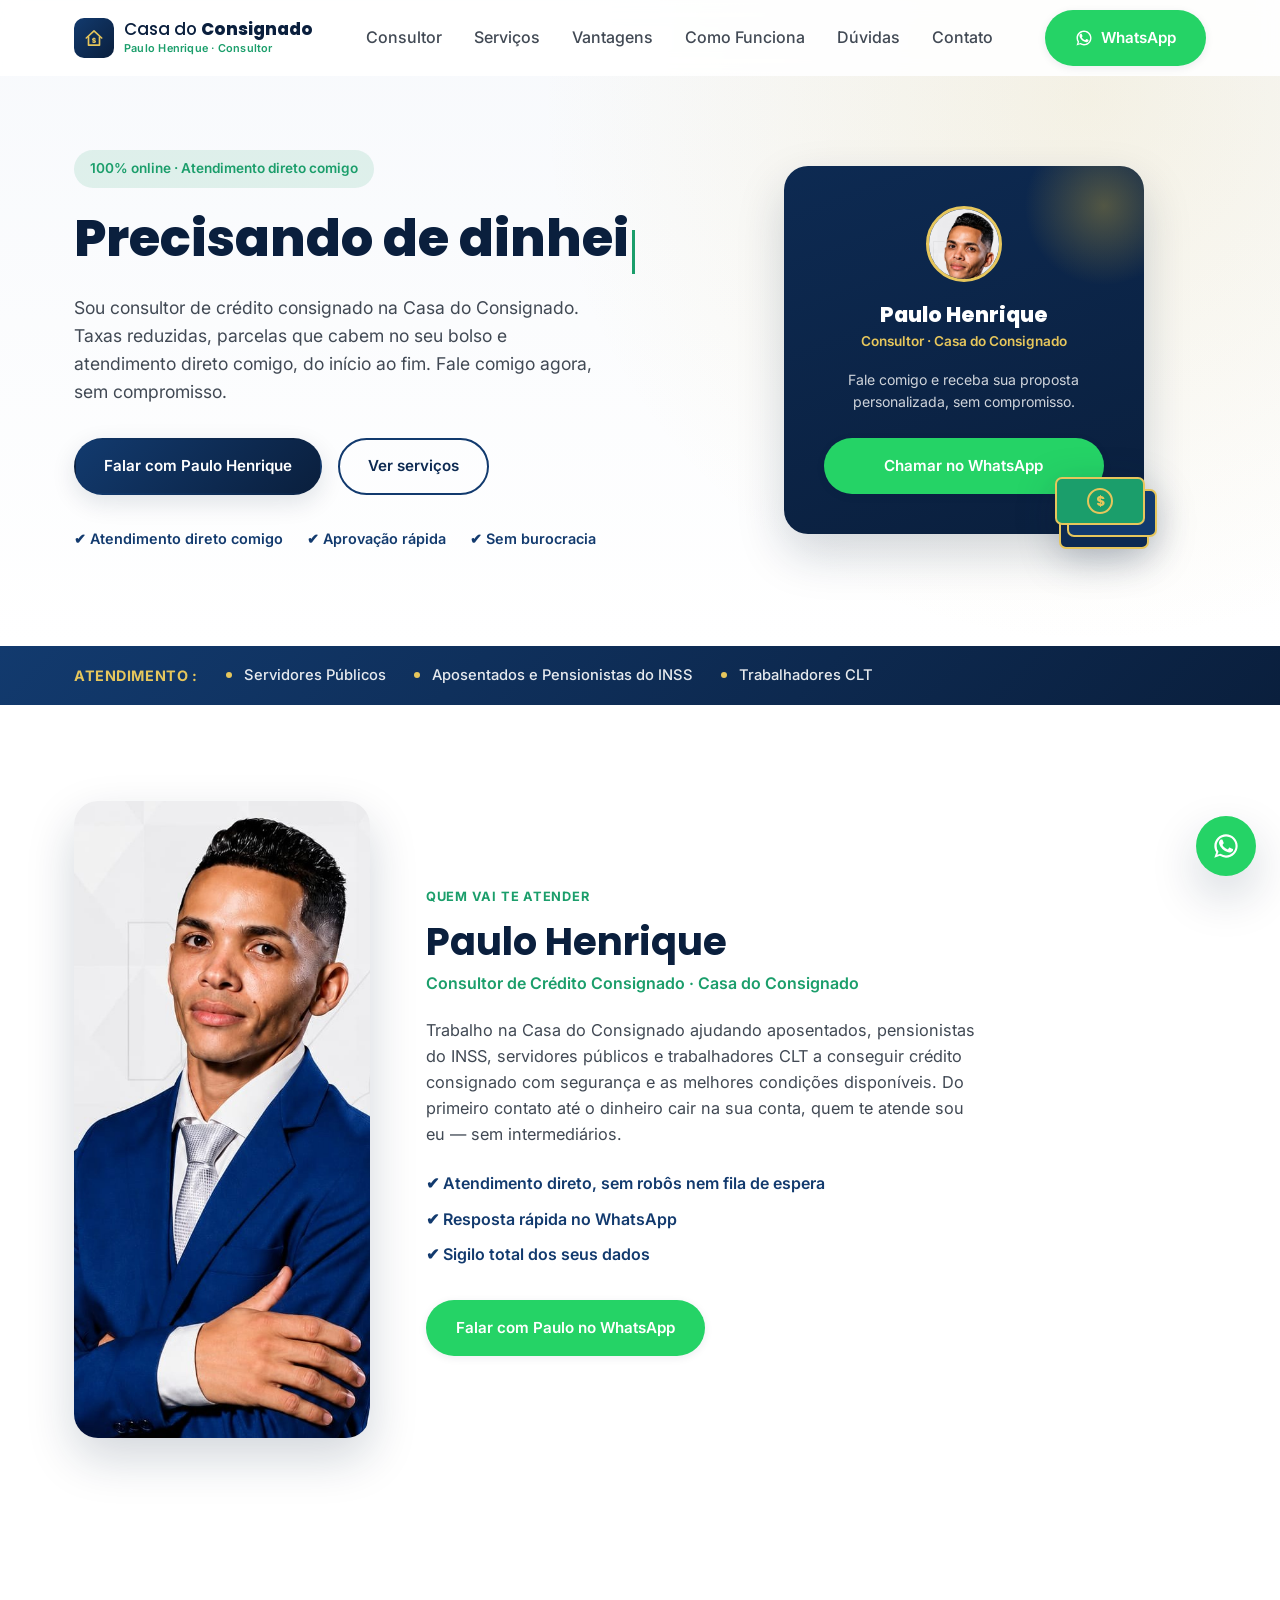
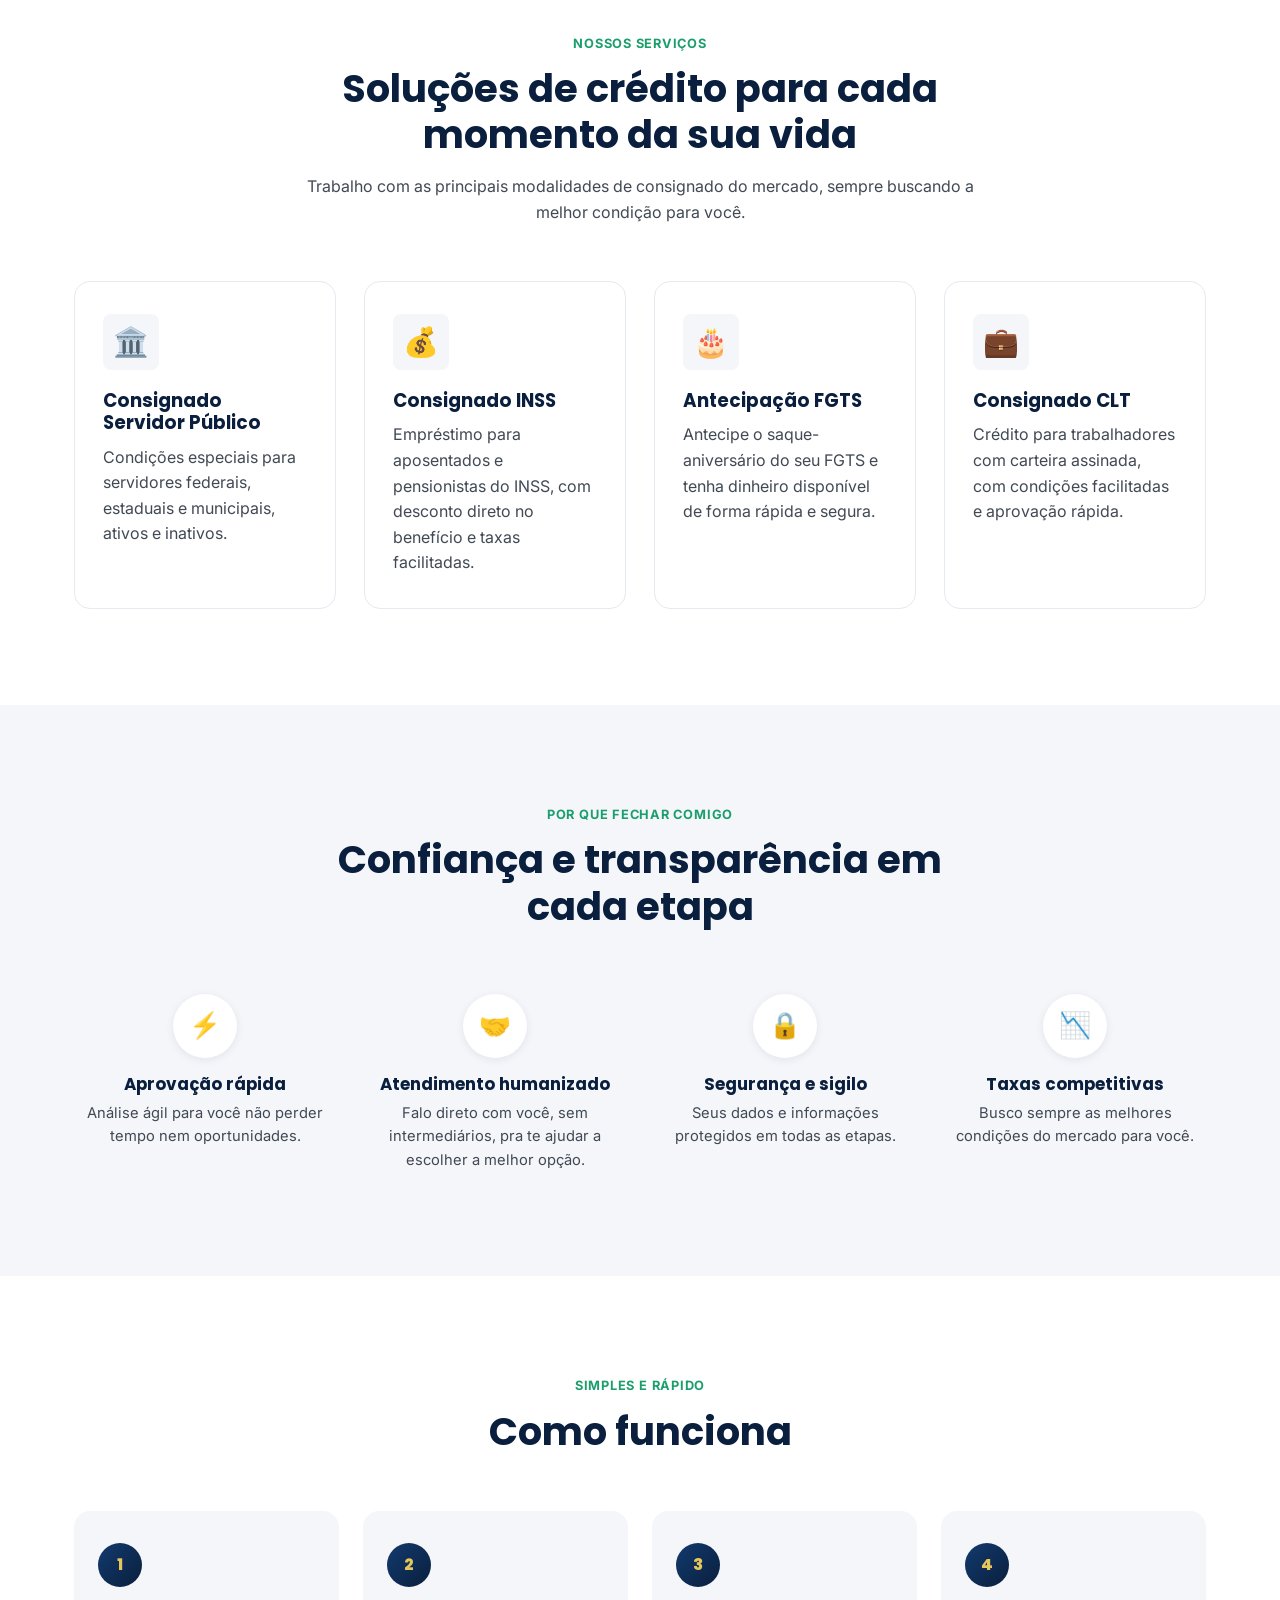
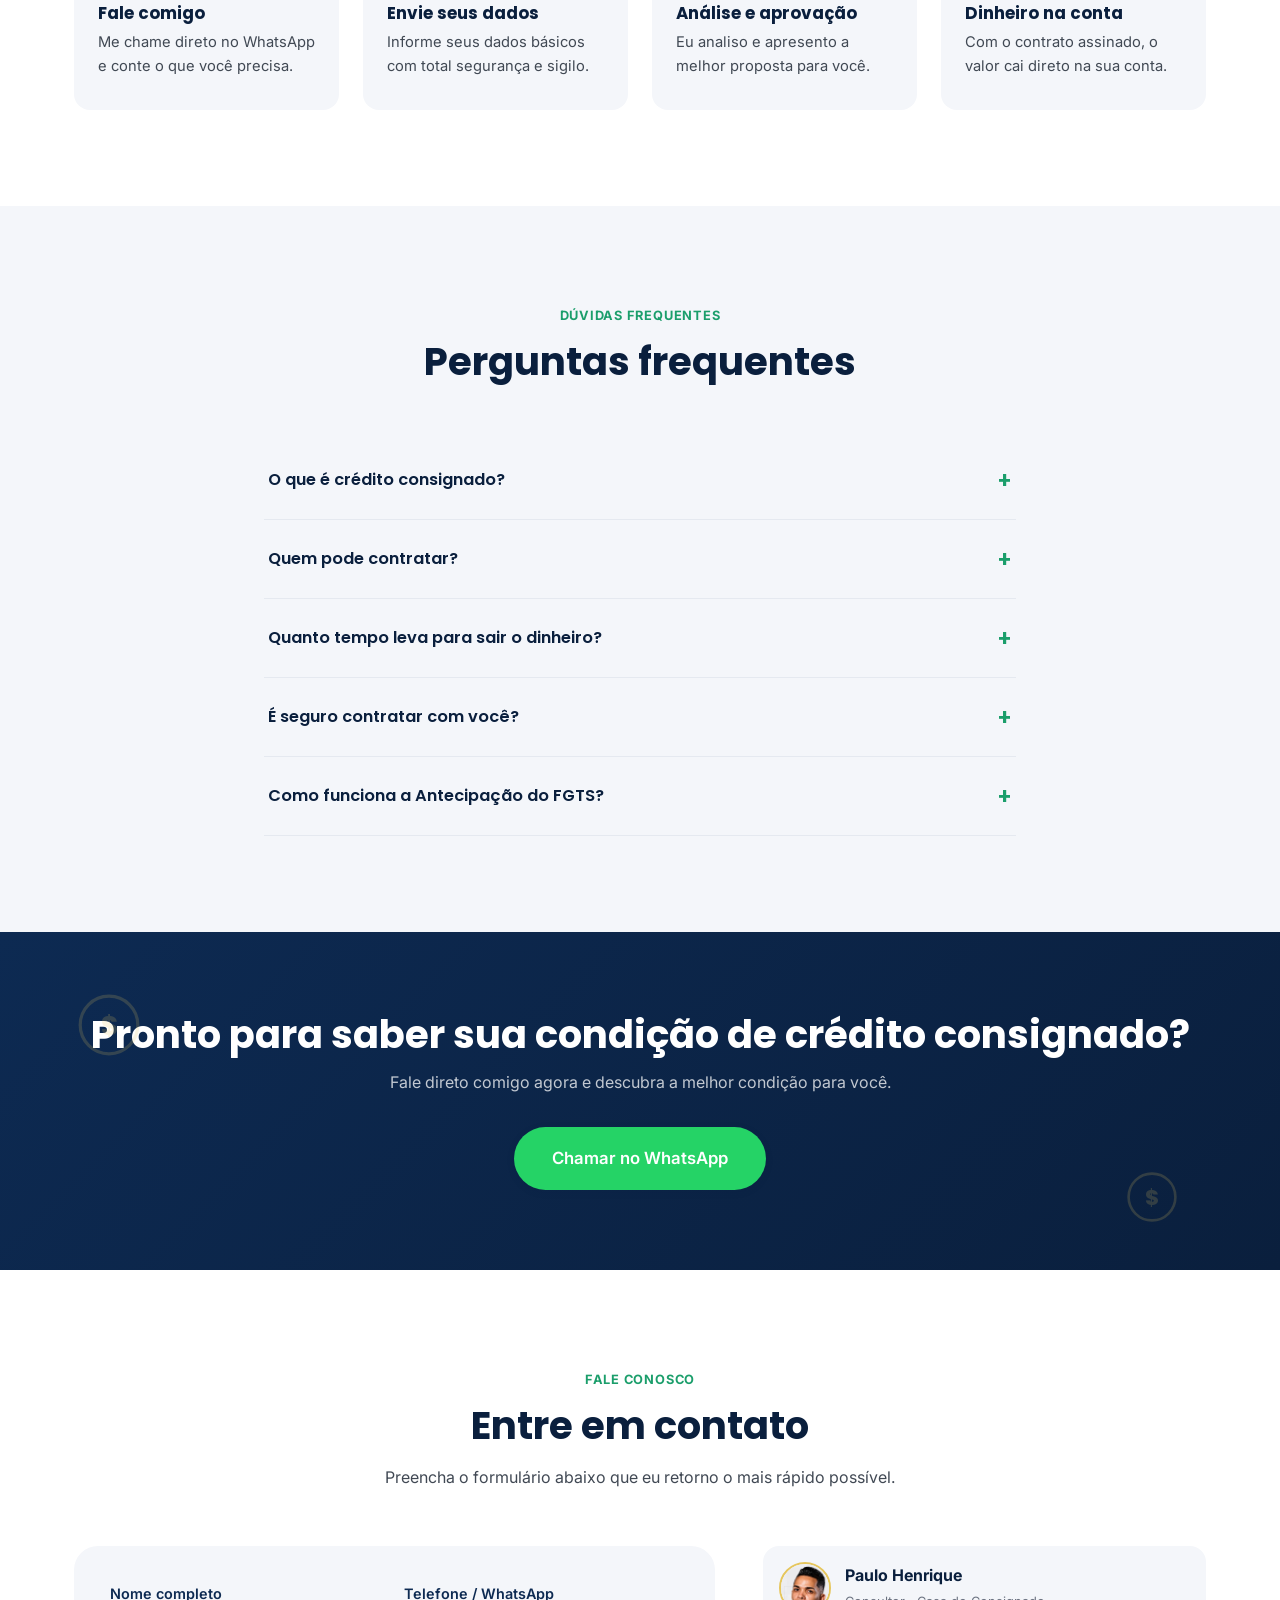
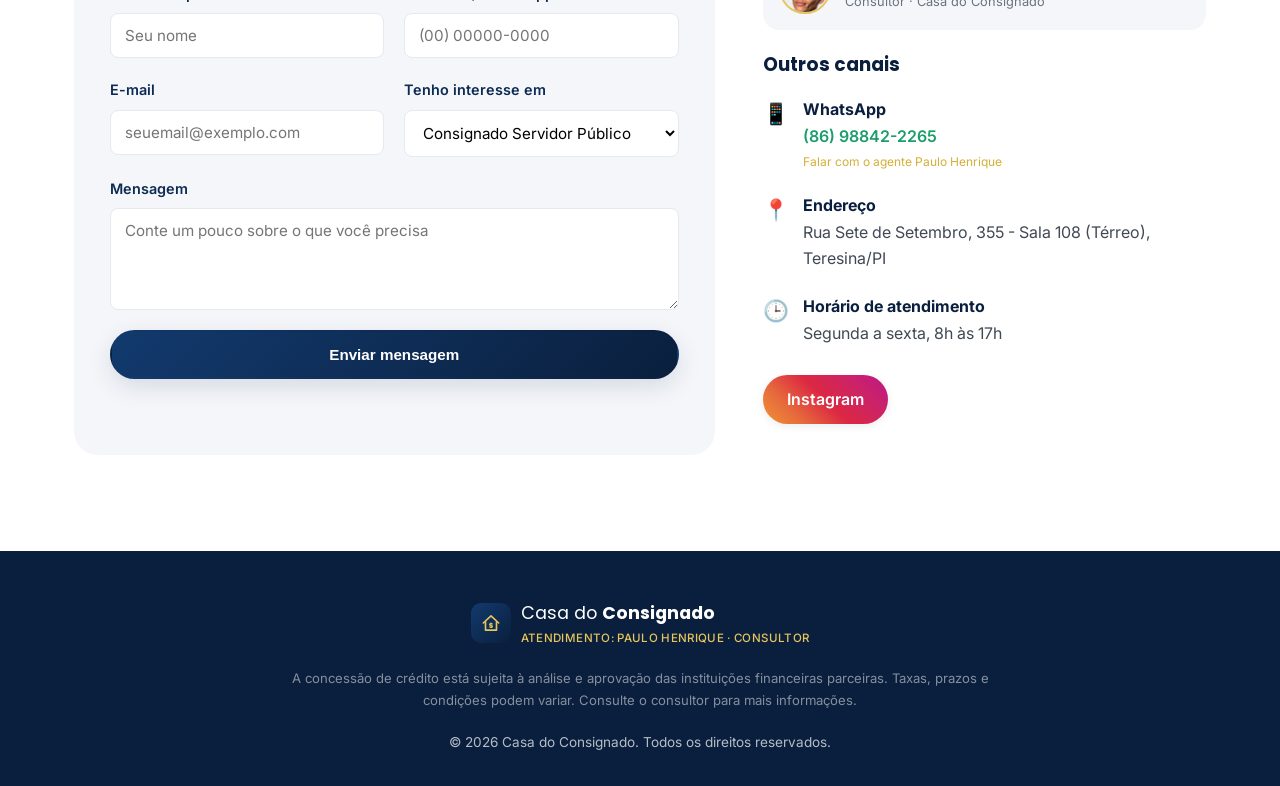
==== commit bbb63c78: "Deixa a animação de cédulas caindo discreta e presente no site inteiro - .bills-fall passa de positi" ====
--- a/index.html
+++ b/index.html
@@ -70,6 +70,7 @@
 </script>
 </head>
 <body>
+<div class="bills-fall" id="billsFall" aria-hidden="true"></div>
 
 <!-- ===== HEADER ===== -->
 <header class="header" id="header">
@@ -117,7 +118,6 @@
 
   <!-- ===== HERO ===== -->
   <section class="hero">
-    <div class="bills-fall" id="billsFall" aria-hidden="true"></div>
     <div class="container hero__inner">
       <div class="hero__content" data-reveal>
         <span class="badge">100% online · Atendimento direto comigo</span>
--- a/css/style.css
+++ b/css/style.css
@@ -363,13 +363,13 @@
 }
 .hero__card-cta { width: 100%; }
 
-/* ==== Falling bills (hero ambient animation) ==== */
+/* ==== Falling bills (discreet, site-wide ambient animation) ==== */
 .bills-fall {
-  position: absolute;
+  position: fixed;
   inset: 0;
   overflow: hidden;
   pointer-events: none;
-  z-index: 0;
+  z-index: 5;
 }
 .bill {
   position: absolute;
@@ -668,7 +668,9 @@
 .cta-final__coin--1 { left: 6%; top: 18%; animation-delay: -1.2s; }
 .cta-final__coin--2 { right: 8%; bottom: 14%; width: 52px; animation-delay: -3s; }
 @media (max-width: 760px) {
-  .cta-final__coin { display: none; }
+  .cta-final__coin { width: 38px; opacity: 0.14; }
+  .cta-final__coin--1 { left: 4%; top: 8%; }
+  .cta-final__coin--2 { right: 4%; bottom: 8%; width: 32px; }
 }
 
 /* ==== Contact ==== */
@@ -886,4 +888,5 @@
   .hero { padding-top: 120px; }
   .hero__cta { flex-direction: column; align-items: stretch; }
   .hero__cta .btn { width: 100%; }
-}
+  .consultor__photo-wrap { max-width: 210px; }
+}
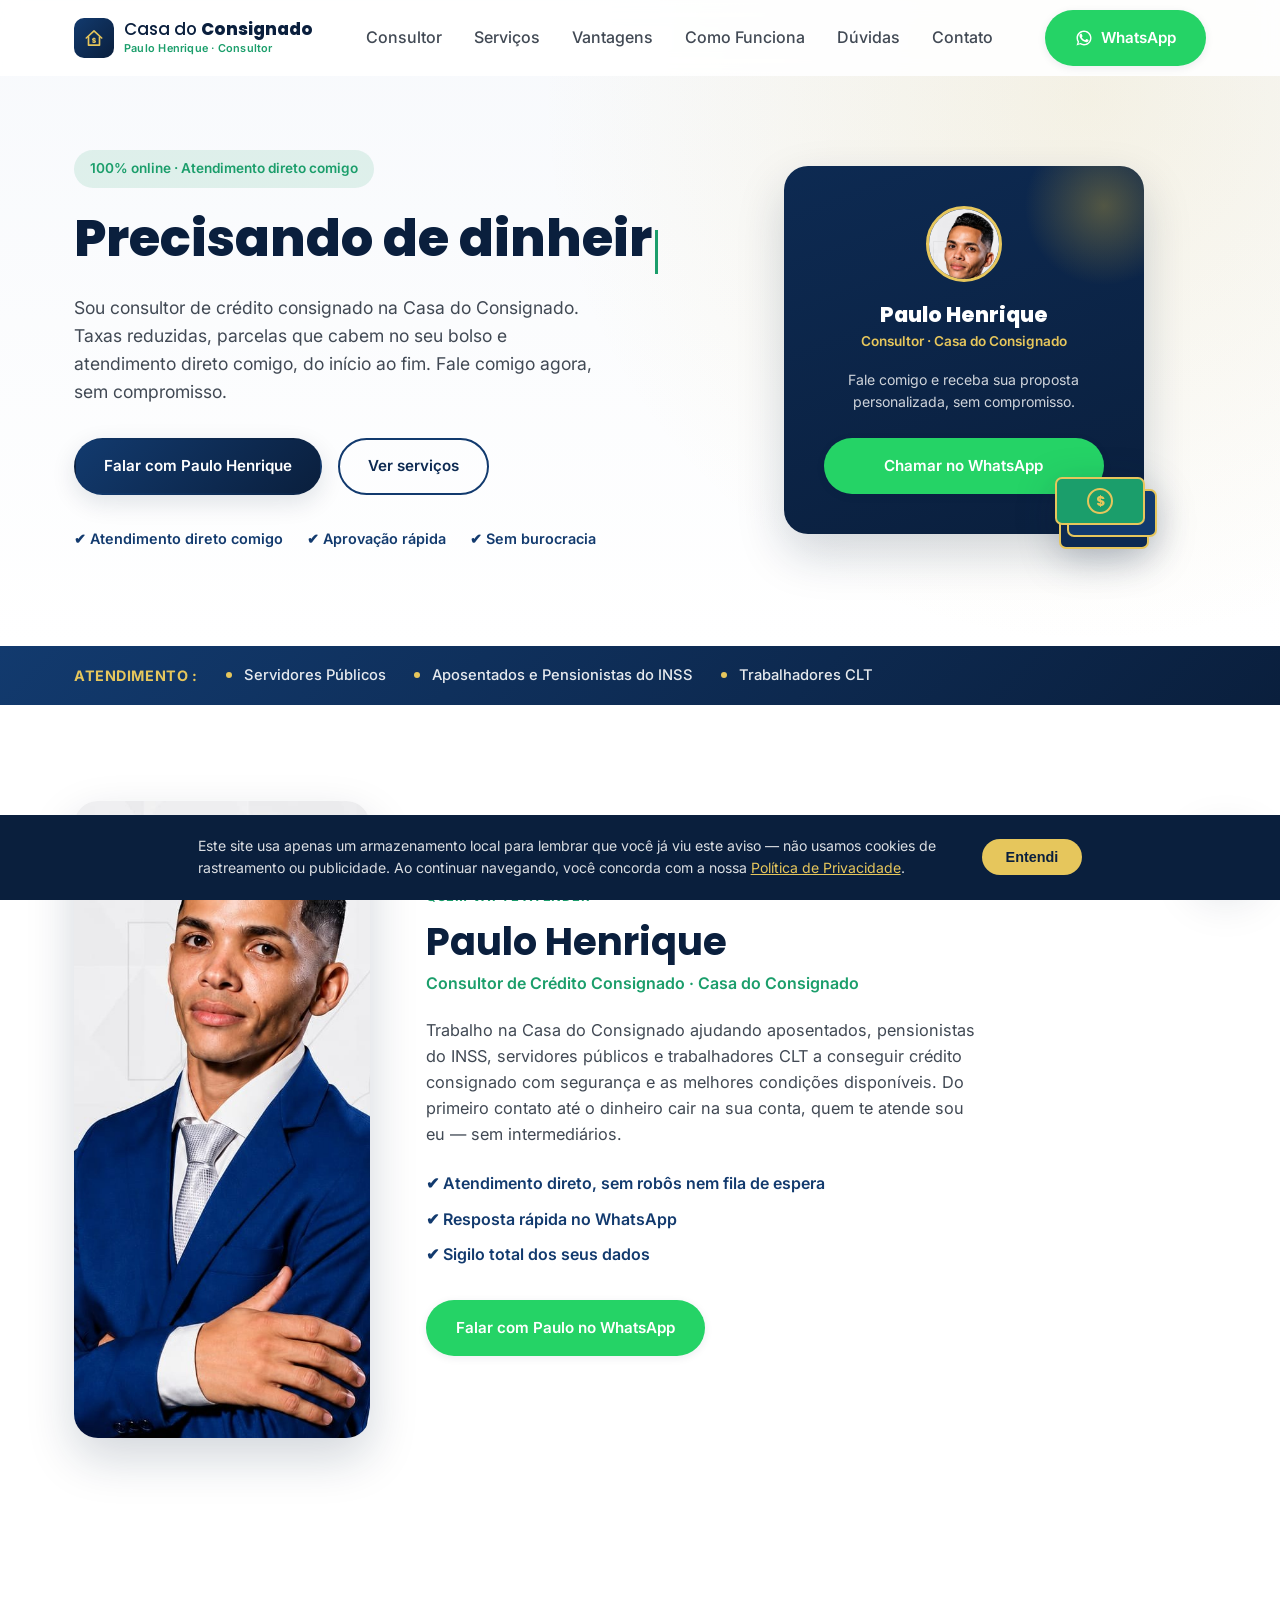
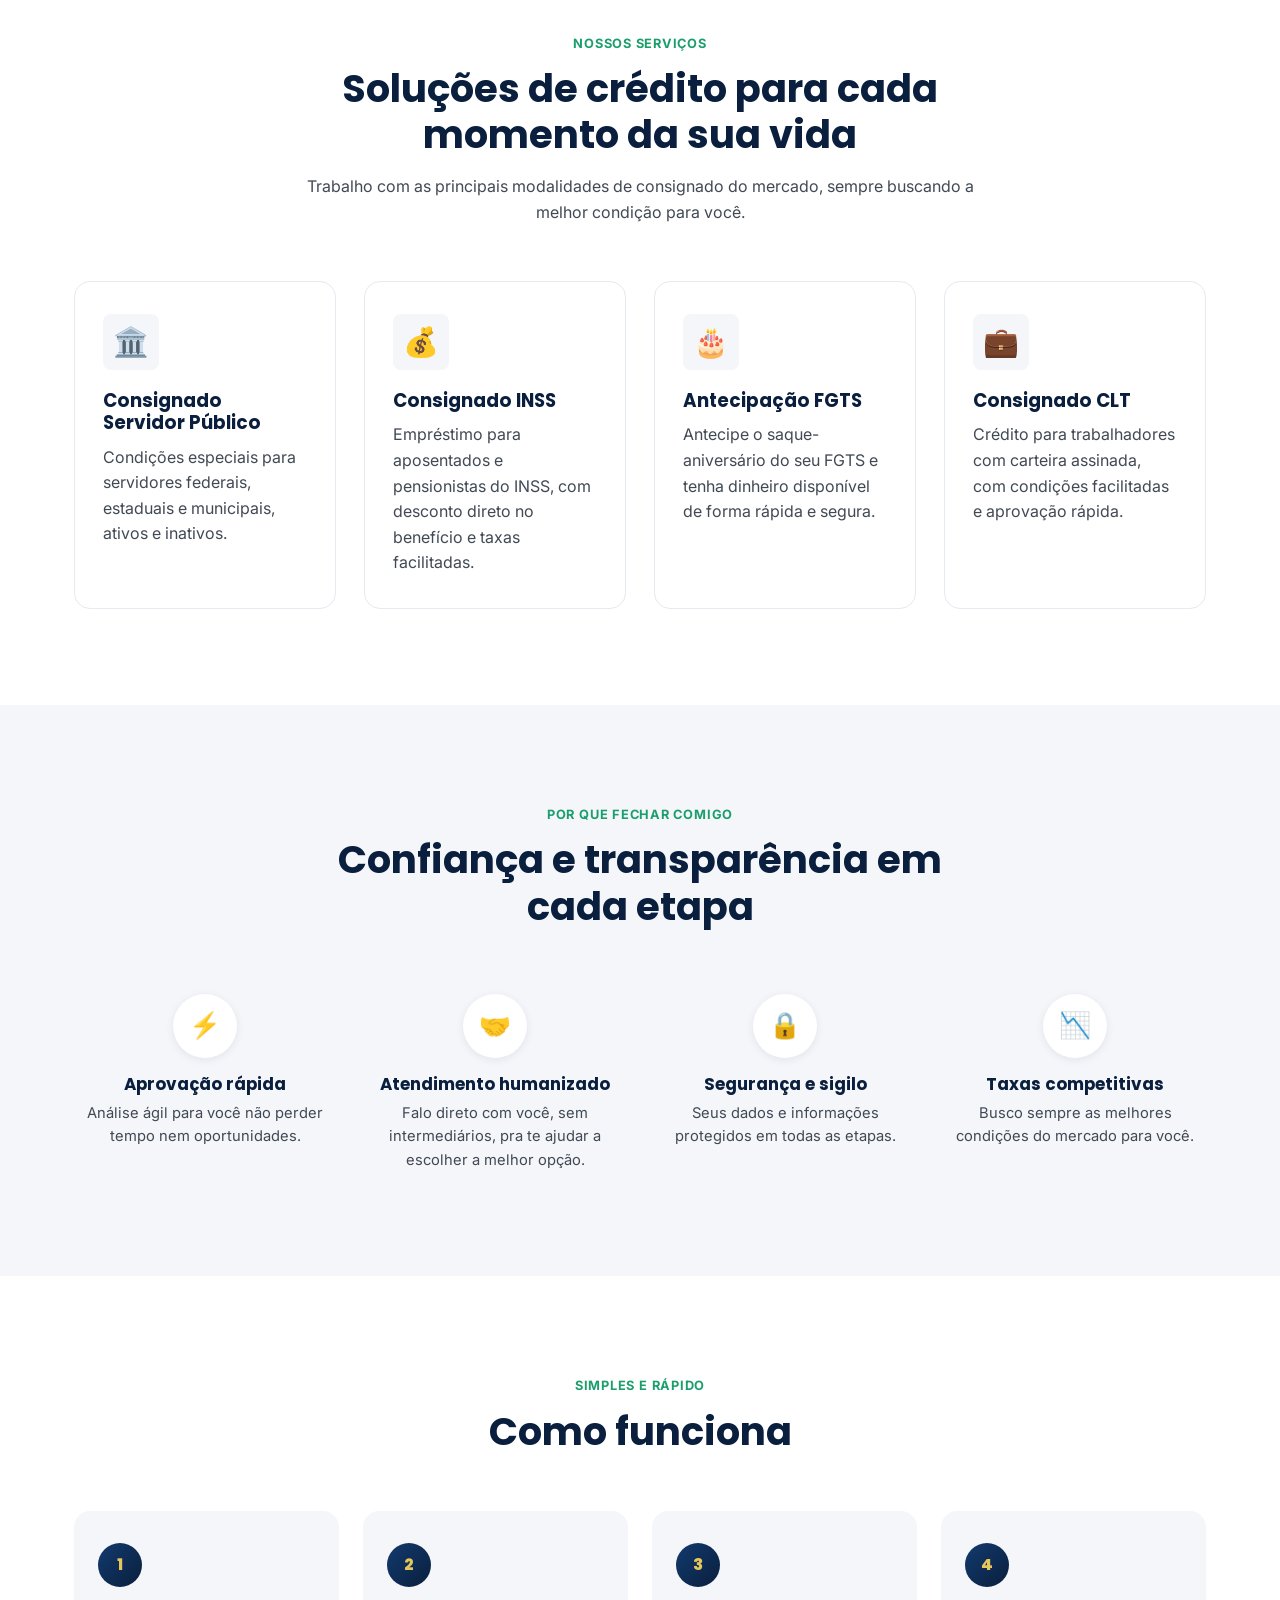
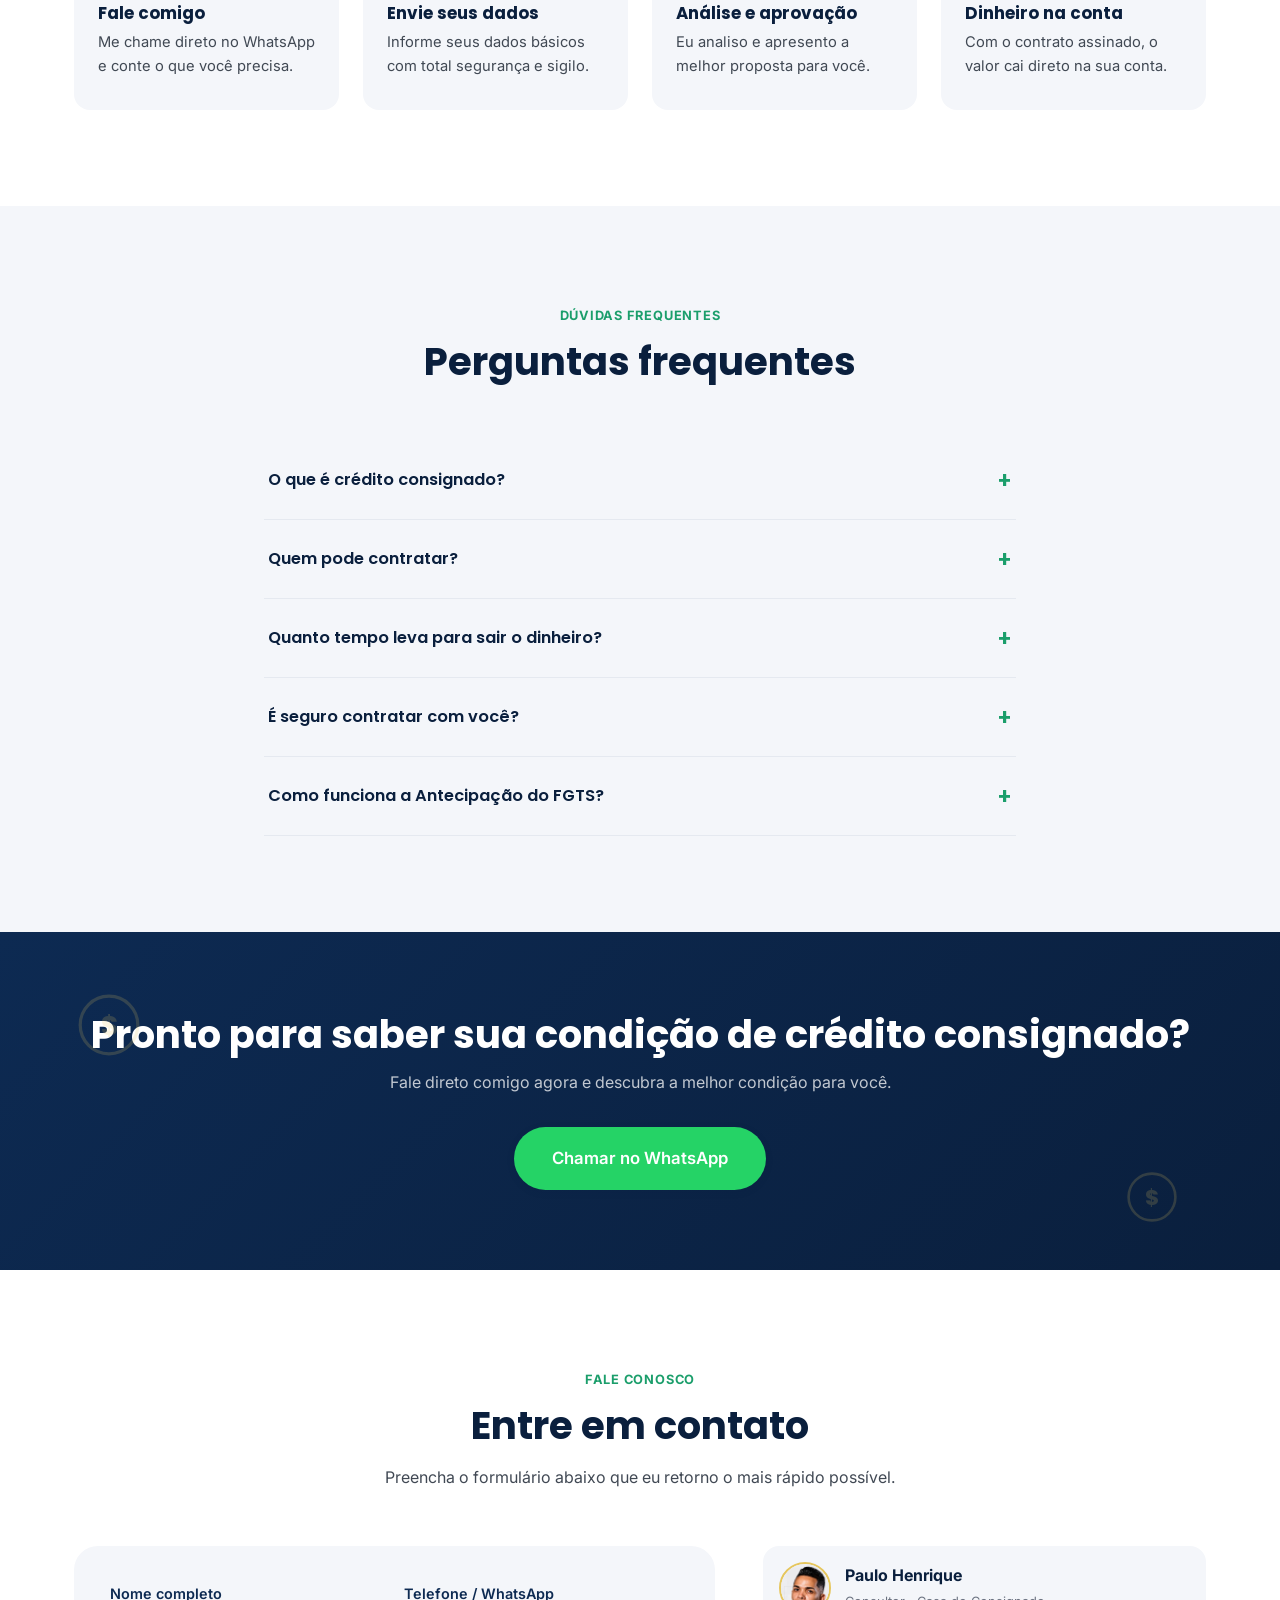
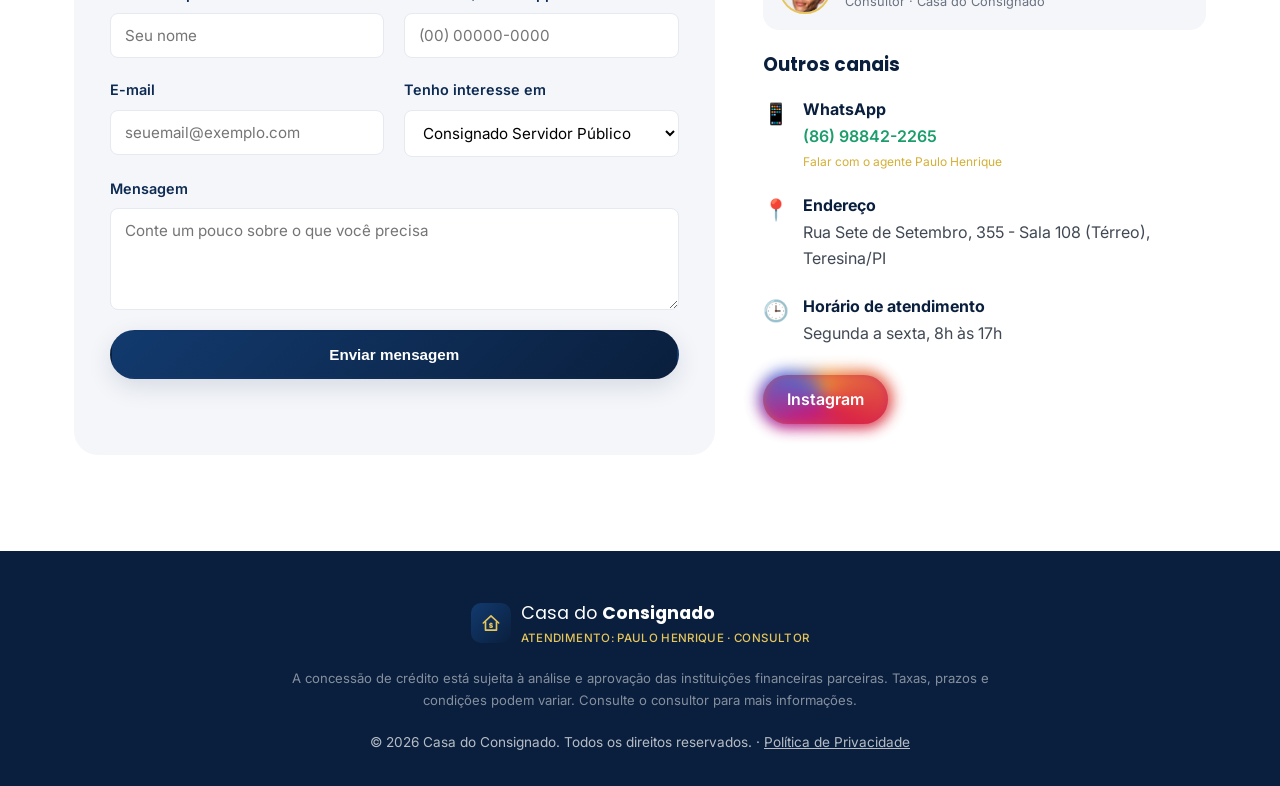
==== commit 9d2fd285: "Ativa o aviso de cookies e adiciona Política de Privacidade (LGPD) O JS e o CSS do banner de cookies" ====
--- a/index.html
+++ b/index.html
@@ -477,7 +477,7 @@
       A concessão de crédito está sujeita à análise e aprovação das instituições financeiras parceiras.
       Taxas, prazos e condições podem variar. Consulte o consultor para mais informações.
     </p>
-    <p class="footer__copy">© <span id="year"></span> Casa do Consignado. Todos os direitos reservados.</p>
+    <p class="footer__copy">© <span id="year"></span> Casa do Consignado. Todos os direitos reservados. · <a href="privacidade.html">Política de Privacidade</a></p>
   </div>
 </footer>
 
@@ -486,6 +486,15 @@
   <svg viewBox="0 0 24 24" width="28" height="28" fill="currentColor" aria-hidden="true"><path d="M17.472 14.382c-.297-.149-1.758-.867-2.03-.967-.273-.099-.471-.148-.67.15-.197.297-.767.966-.94 1.164-.173.199-.347.223-.644.075-.297-.15-1.255-.463-2.39-1.475-.883-.788-1.48-1.761-1.653-2.059-.173-.297-.018-.458.13-.606.134-.133.298-.347.446-.52.149-.174.198-.298.298-.497.099-.198.05-.371-.025-.52-.075-.149-.669-1.612-.916-2.207-.242-.579-.487-.5-.669-.51-.173-.008-.371-.01-.57-.01-.198 0-.52.074-.792.372-.272.297-1.04 1.016-1.04 2.479 0 1.462 1.065 2.875 1.213 3.074.149.198 2.096 3.2 5.077 4.487.71.306 1.263.489 1.694.625.712.227 1.36.195 1.871.118.571-.085 1.758-.719 2.006-1.413.248-.694.248-1.289.173-1.413-.074-.124-.272-.198-.57-.347z"/><path d="M12.004 2C6.486 2 2 6.486 2 12.004c0 1.99.583 3.845 1.588 5.406L2 22l4.71-1.554A9.96 9.96 0 0 0 12.004 22C17.522 22 22 17.522 22 12.004 22 6.486 17.522 2 12.004 2zm0 18.061a8.03 8.03 0 0 1-4.302-1.246l-.309-.184-2.79.92.933-2.717-.201-.278a8.03 8.03 0 0 1-1.331-4.552c0-4.454 3.626-8.08 8.08-8.08s8.08 3.626 8.08 8.08-3.626 8.057-8.16 8.057z"/></svg>
 </a>
 
+<div class="cookie-banner" id="cookieBanner" role="dialog" aria-live="polite" aria-label="Aviso de cookies">
+  <p>
+    Este site usa apenas um armazenamento local para lembrar que você já viu este aviso —
+    não usamos cookies de rastreamento ou publicidade. Ao continuar navegando, você concorda
+    com a nossa <a href="privacidade.html">Política de Privacidade</a>.
+  </p>
+  <button type="button" class="cookie-banner__accept" id="acceptCookies">Entendi</button>
+</div>
+
 <script src="js/script.js"></script>
 </body>
 </html>
--- a/css/style.css
+++ b/css/style.css
@@ -436,7 +436,7 @@
 }
 
 @media (prefers-reduced-motion: reduce) {
-  .bill, .money-stack, .btn--shine::after, .cta-final__coin {
+  .bill, .money-stack, .btn--shine::after, .cta-final__coin, .btn--instagram::before {
     animation: none !important;
   }
   .bills-fall { display: none; }
@@ -741,6 +741,8 @@
 .contact__list small { display: block; color: var(--gold-500); font-size: 0.75rem; margin-top: 2px; }
 .contact__social { margin-top: 28px; }
 .btn--instagram {
+  position: relative;
+  z-index: 0;
   display: inline-flex;
   align-items: center;
   justify-content: center;
@@ -752,9 +754,23 @@
   box-shadow: var(--shadow-sm);
   transition: transform var(--transition), box-shadow var(--transition);
 }
+.btn--instagram::before {
+  content: '';
+  position: absolute;
+  inset: -5px;
+  z-index: -1;
+  border-radius: inherit;
+  background: conic-gradient(from 0deg, #f09433, #e6683c, #dc2743, #cc2366, #bc1888, #4c68d7, #f09433);
+  filter: blur(7px);
+  opacity: 0.9;
+  animation: instagram-glow-spin 3.5s linear infinite;
+}
 .btn--instagram:hover {
   transform: translateY(-2px);
   box-shadow: var(--shadow-md);
+}
+@keyframes instagram-glow-spin {
+  to { transform: rotate(360deg); }
 }
 
 /* ==== Footer ==== */
@@ -819,6 +835,29 @@
 }
 .cookie-banner.is-visible { transform: translateY(0); }
 .cookie-banner a { color: var(--gold-400); text-decoration: underline; }
+.cookie-banner p { color: rgba(255,255,255,0.85); font-size: 0.88rem; max-width: 760px; }
+.cookie-banner__accept {
+  flex-shrink: 0;
+  background: var(--gold-400);
+  color: var(--navy-900);
+  font-weight: 700;
+  font-size: 0.9rem;
+  padding: 10px 24px;
+  border-radius: 999px;
+  border: none;
+  cursor: pointer;
+  white-space: nowrap;
+  transition: background var(--transition), transform var(--transition);
+}
+.cookie-banner__accept:hover { background: var(--gold-500); transform: translateY(-1px); }
+@media (max-width: 640px) {
+  .cookie-banner {
+    flex-direction: column;
+    gap: 14px;
+    padding: 18px 20px;
+    text-align: center;
+  }
+}
 
 /* ==== WhatsApp Float ==== */
 .whatsapp-float {
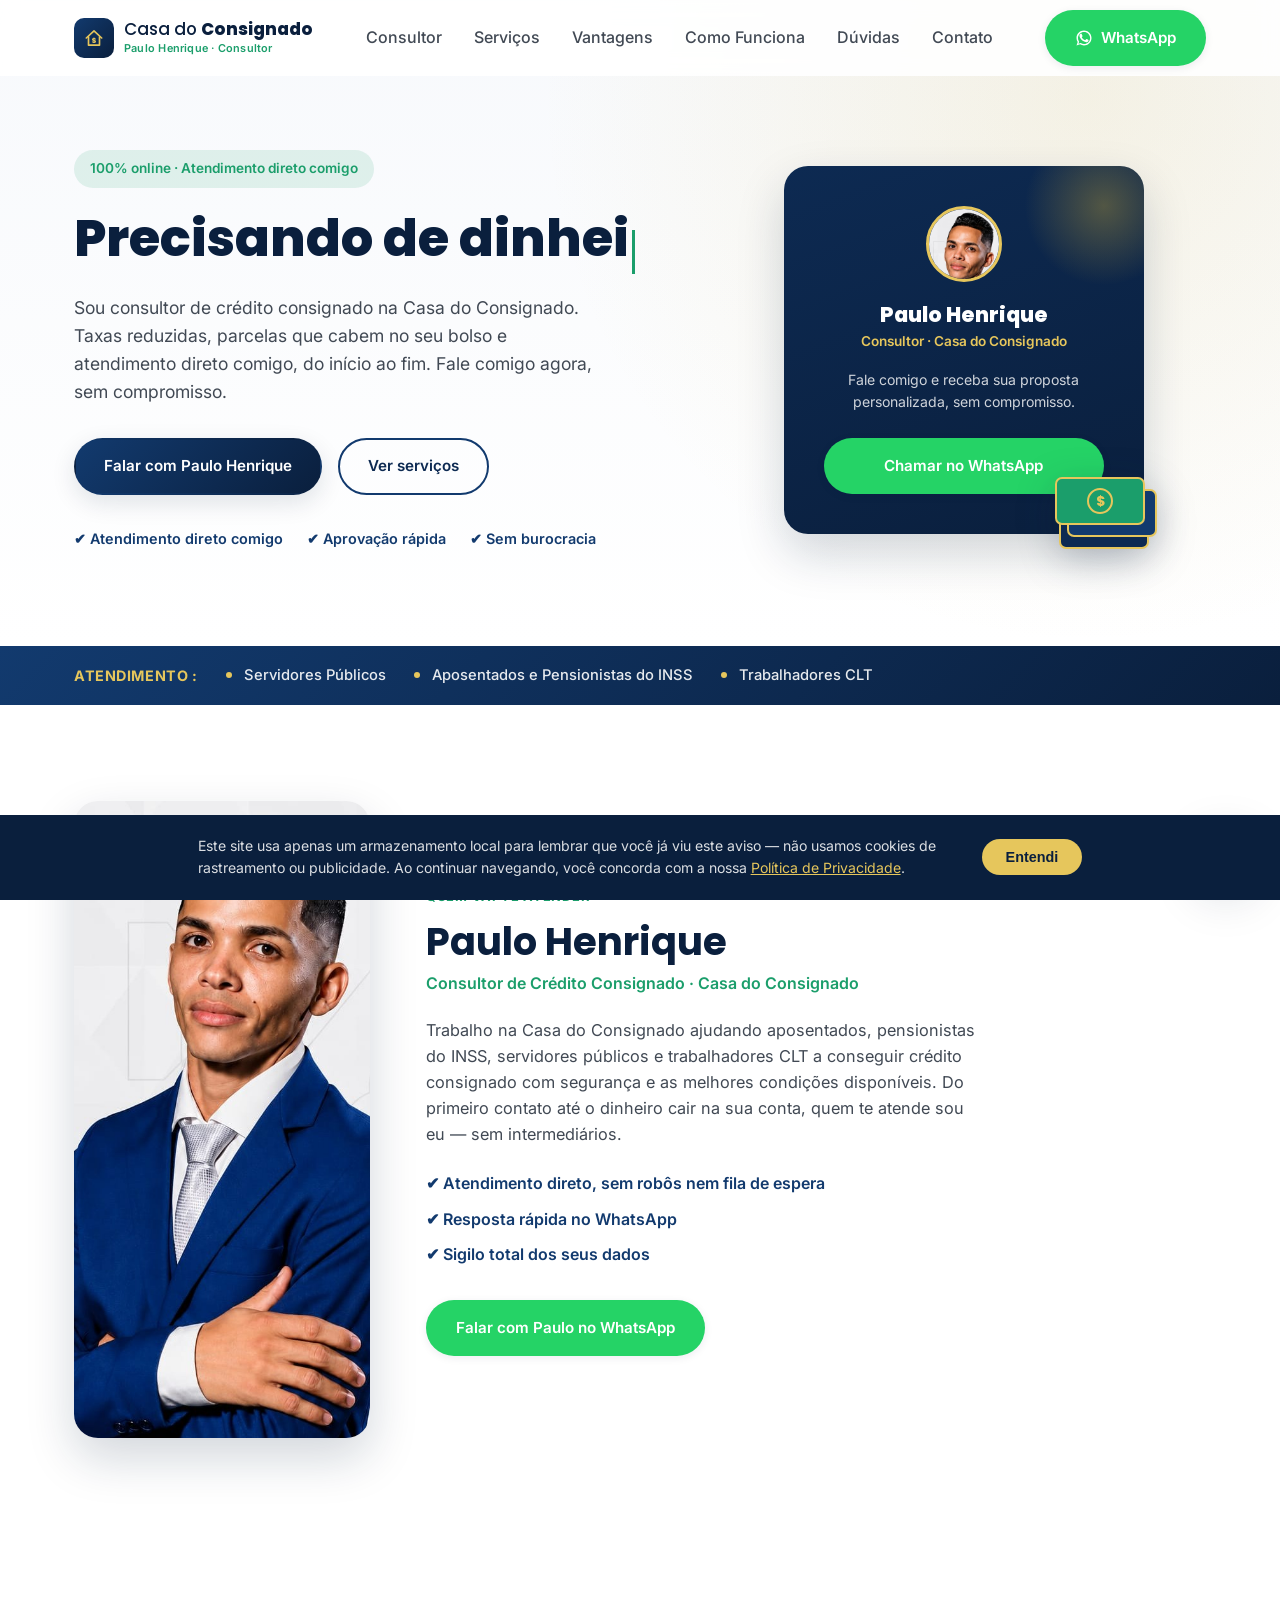
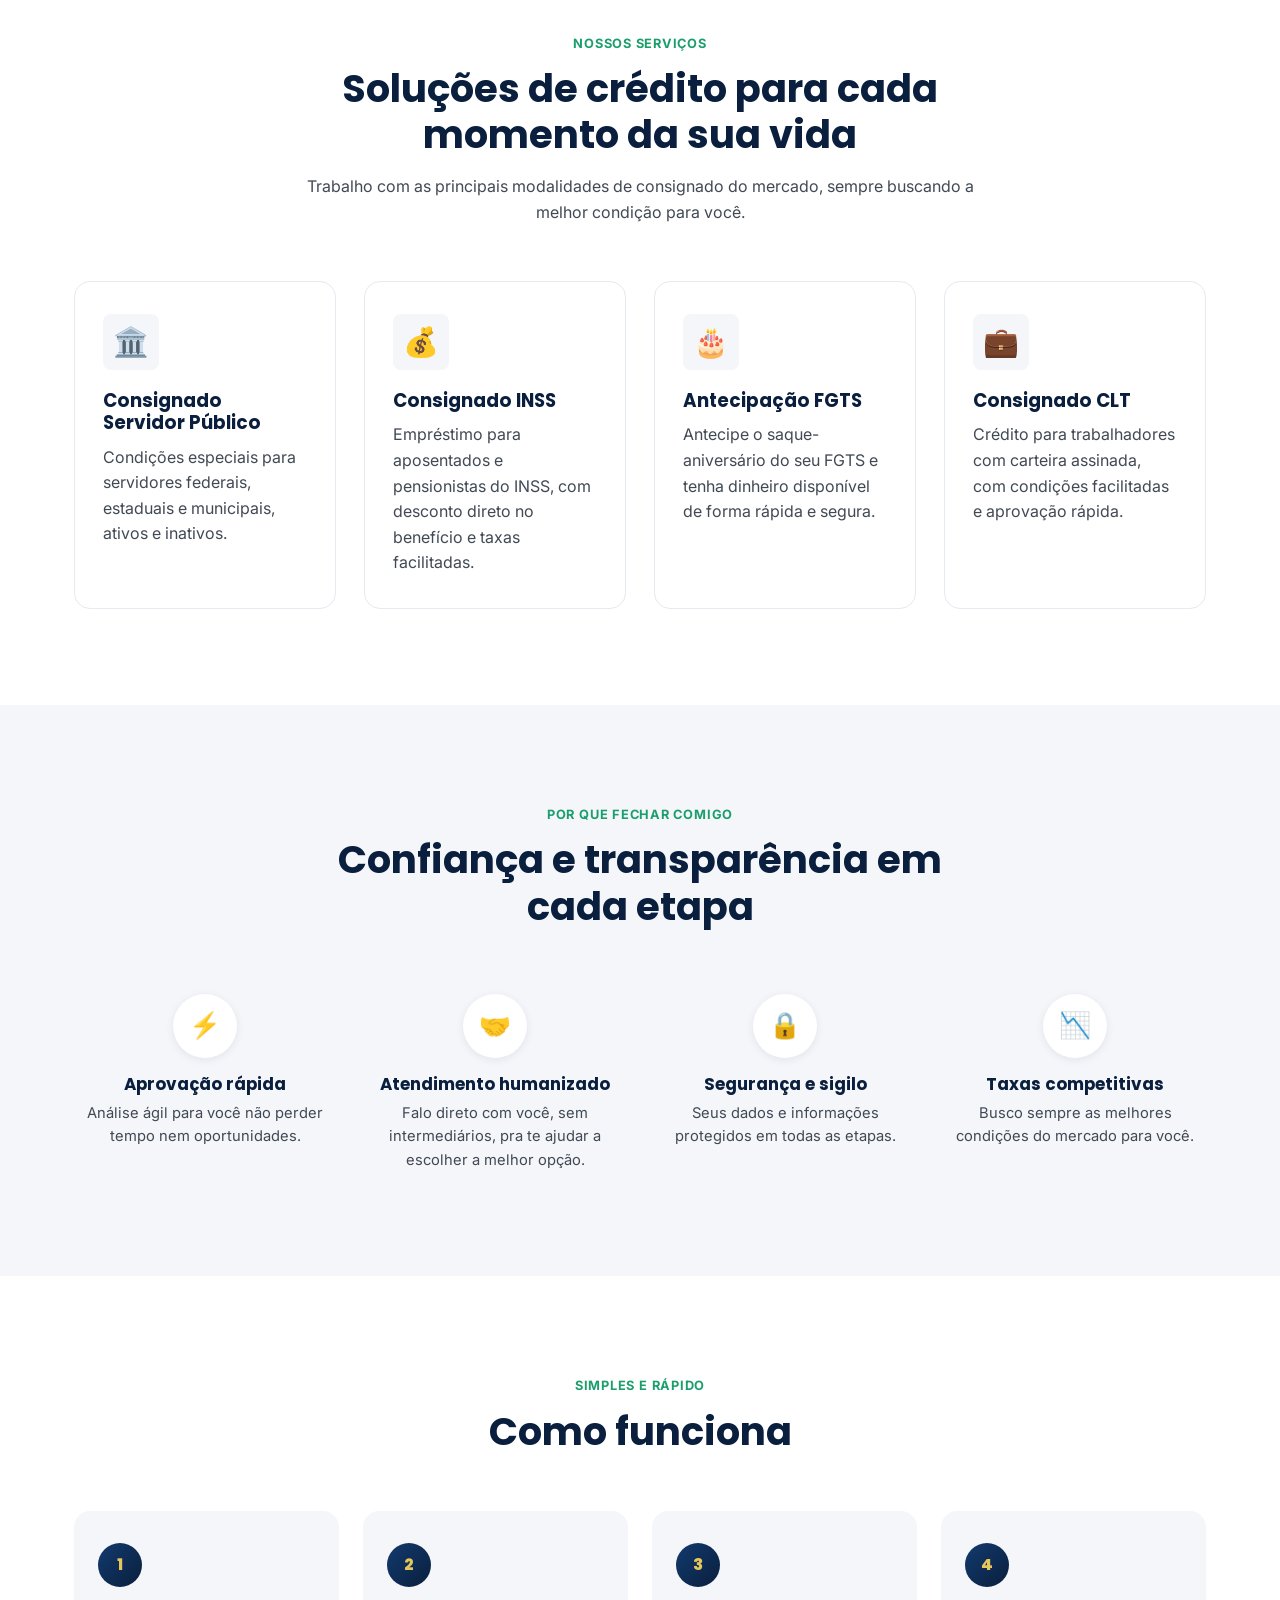
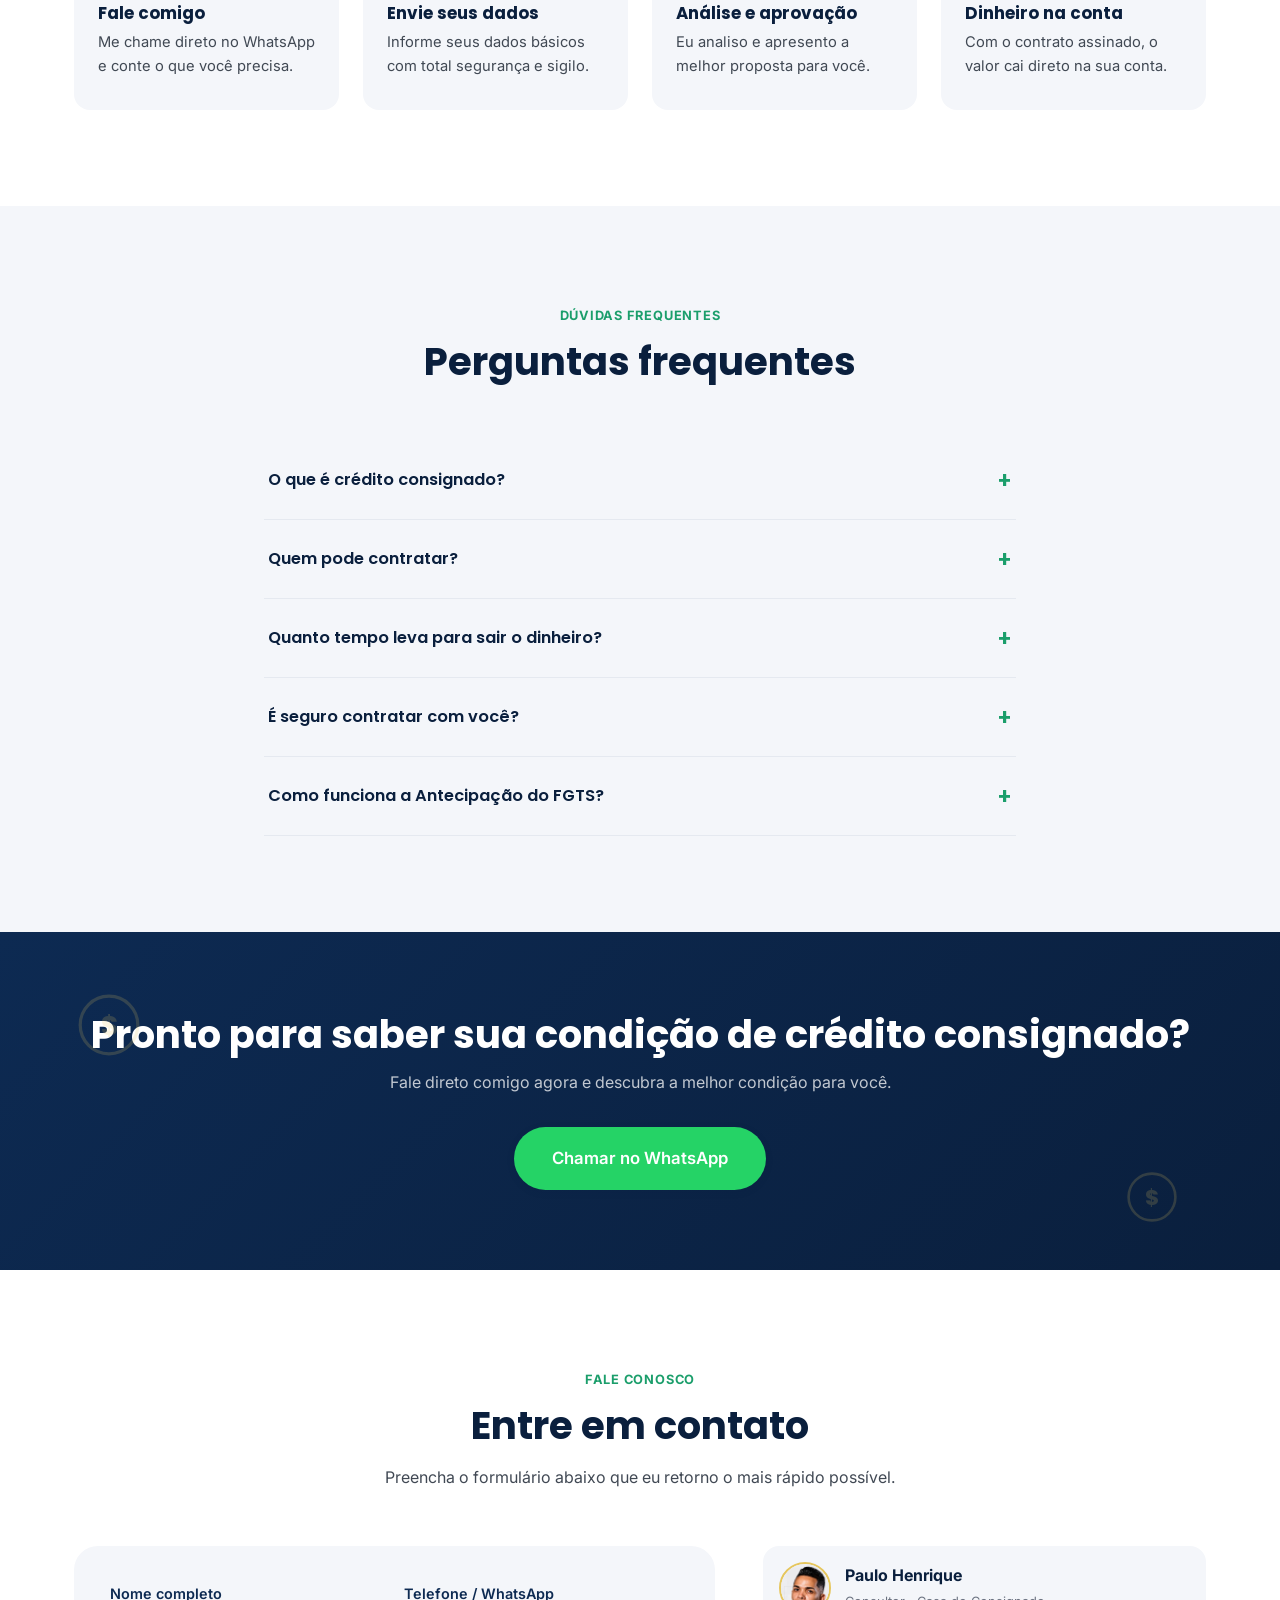
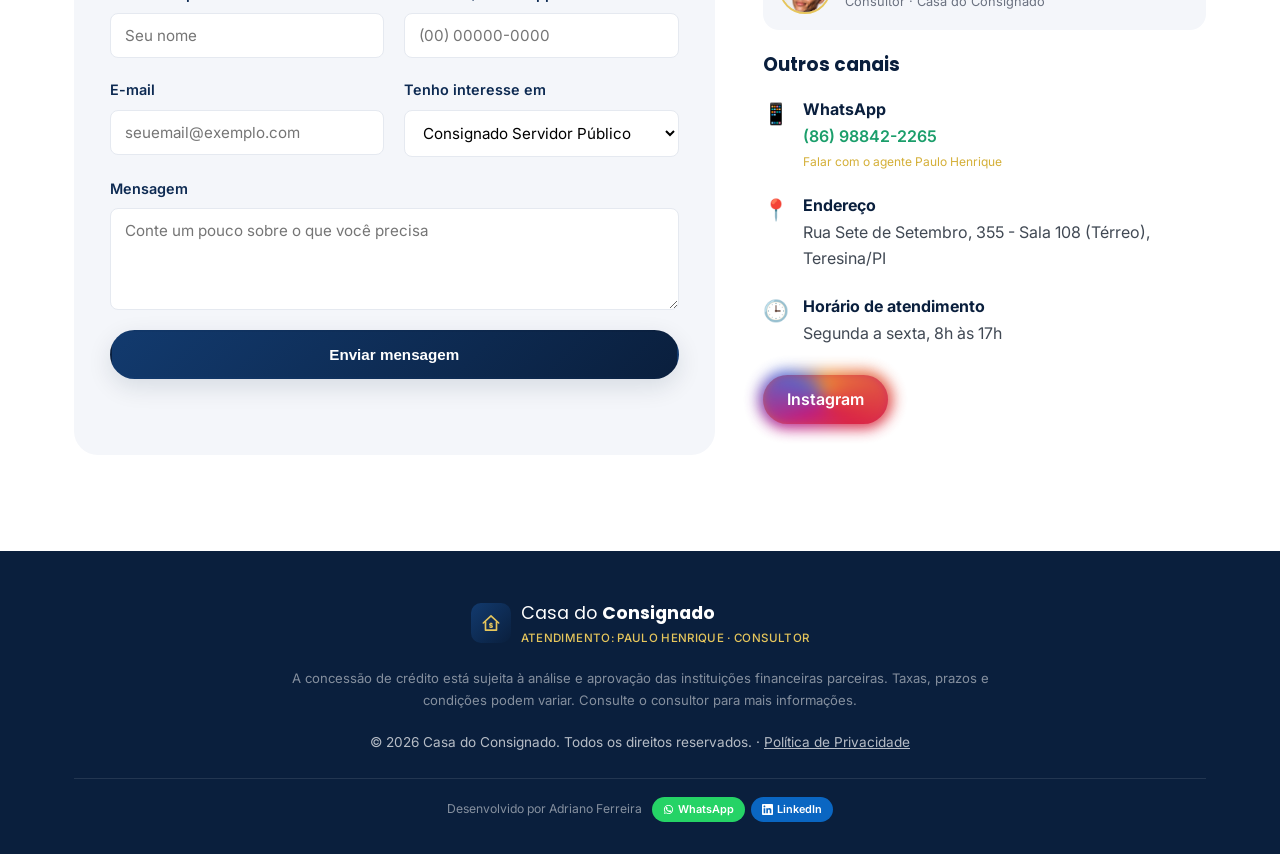
==== commit 8c6dce0c: "Adiciona crédito do desenvolvedor no rodapé Linha "Desenvolvido por Adriano Ferreira" com botões peq" ====
--- a/index.html
+++ b/index.html
@@ -478,6 +478,20 @@
       Taxas, prazos e condições podem variar. Consulte o consultor para mais informações.
     </p>
     <p class="footer__copy">© <span id="year"></span> Casa do Consignado. Todos os direitos reservados. · <a href="privacidade.html">Política de Privacidade</a></p>
+
+    <div class="footer__credit">
+      <span>Desenvolvido por Adriano Ferreira</span>
+      <div class="footer__credit-links">
+        <a href="https://wa.me/5586999830819" target="_blank" rel="noopener" class="footer__credit-link footer__credit-link--whatsapp" aria-label="WhatsApp de Adriano Ferreira">
+          <svg viewBox="0 0 24 24" width="14" height="14" fill="currentColor" aria-hidden="true"><path d="M17.472 14.382c-.297-.149-1.758-.867-2.03-.967-.273-.099-.471-.148-.67.15-.197.297-.767.966-.94 1.164-.173.199-.347.223-.644.075-.297-.15-1.255-.463-2.39-1.475-.883-.788-1.48-1.761-1.653-2.059-.173-.297-.018-.458.13-.606.134-.133.298-.347.446-.52.149-.174.198-.298.298-.497.099-.198.05-.371-.025-.52-.075-.149-.669-1.612-.916-2.207-.242-.579-.487-.5-.669-.51-.173-.008-.371-.01-.57-.01-.198 0-.52.074-.792.372-.272.297-1.04 1.016-1.04 2.479 0 1.462 1.065 2.875 1.213 3.074.149.198 2.096 3.2 5.077 4.487.71.306 1.263.489 1.694.625.712.227 1.36.195 1.871.118.571-.085 1.758-.719 2.006-1.413.248-.694.248-1.289.173-1.413-.074-.124-.272-.198-.57-.347z"/><path d="M12.004 2C6.486 2 2 6.486 2 12.004c0 1.99.583 3.845 1.588 5.406L2 22l4.71-1.554A9.96 9.96 0 0 0 12.004 22C17.522 22 22 17.522 22 12.004 22 6.486 17.522 2 12.004 2zm0 18.061a8.03 8.03 0 0 1-4.302-1.246l-.309-.184-2.79.92.933-2.717-.201-.278a8.03 8.03 0 0 1-1.331-4.552c0-4.454 3.626-8.08 8.08-8.08s8.08 3.626 8.08 8.08-3.626 8.057-8.16 8.057z"/></svg>
+          WhatsApp
+        </a>
+        <a href="https://www.linkedin.com/in/adrianoferreira-dev/" target="_blank" rel="noopener" class="footer__credit-link footer__credit-link--linkedin" aria-label="LinkedIn de Adriano Ferreira">
+          <svg viewBox="0 0 24 24" width="14" height="14" fill="currentColor" aria-hidden="true"><path d="M20.447 20.452h-3.554v-5.569c0-1.328-.027-3.037-1.852-3.037-1.853 0-2.136 1.446-2.136 2.939v5.667H9.351V9h3.414v1.561h.046c.477-.9 1.637-1.85 3.37-1.85 3.601 0 4.267 2.37 4.267 5.455v6.286zM5.337 7.433c-1.144 0-2.063-.926-2.063-2.065 0-1.138.92-2.063 2.063-2.063 1.14 0 2.064.925 2.064 2.063 0 1.139-.925 2.065-2.064 2.065zm1.782 13.019H3.555V9h3.564v11.452zM22.225 0H1.771C.792 0 0 .774 0 1.729v20.542C0 23.227.792 24 1.771 24h20.451C23.2 24 24 23.227 24 22.271V1.729C24 .774 23.2 0 22.222 0h.003z"/></svg>
+          LinkedIn
+        </a>
+      </div>
+    </div>
   </div>
 </footer>
 
--- a/css/style.css
+++ b/css/style.css
@@ -817,6 +817,40 @@
   transition: color var(--transition);
 }
 .footer__copy a:hover { color: var(--white); }
+
+.footer__credit {
+  margin-top: 24px;
+  padding-top: 18px;
+  border-top: 1px solid rgba(255, 255, 255, 0.1);
+  display: flex;
+  flex-wrap: wrap;
+  align-items: center;
+  justify-content: center;
+  gap: 10px;
+  font-size: 0.76rem;
+  color: rgba(255, 255, 255, 0.5);
+}
+.footer__credit-links {
+  display: inline-flex;
+  gap: 6px;
+}
+.footer__credit-link {
+  display: inline-flex;
+  align-items: center;
+  gap: 4px;
+  padding: 4px 11px;
+  border-radius: 999px;
+  font-weight: 600;
+  font-size: 0.68rem;
+  color: var(--white);
+  transition: transform var(--transition), box-shadow var(--transition);
+}
+.footer__credit-link svg { width: 11px; height: 11px; }
+.footer__credit-link:hover { transform: translateY(-1px); }
+.footer__credit-link--whatsapp { background: var(--whatsapp); }
+.footer__credit-link--whatsapp:hover { background: var(--whatsapp-dark); }
+.footer__credit-link--linkedin { background: #0a66c2; }
+.footer__credit-link--linkedin:hover { background: #084d92; }
 
 /* ==== Cookie Banner ==== */
 .cookie-banner {
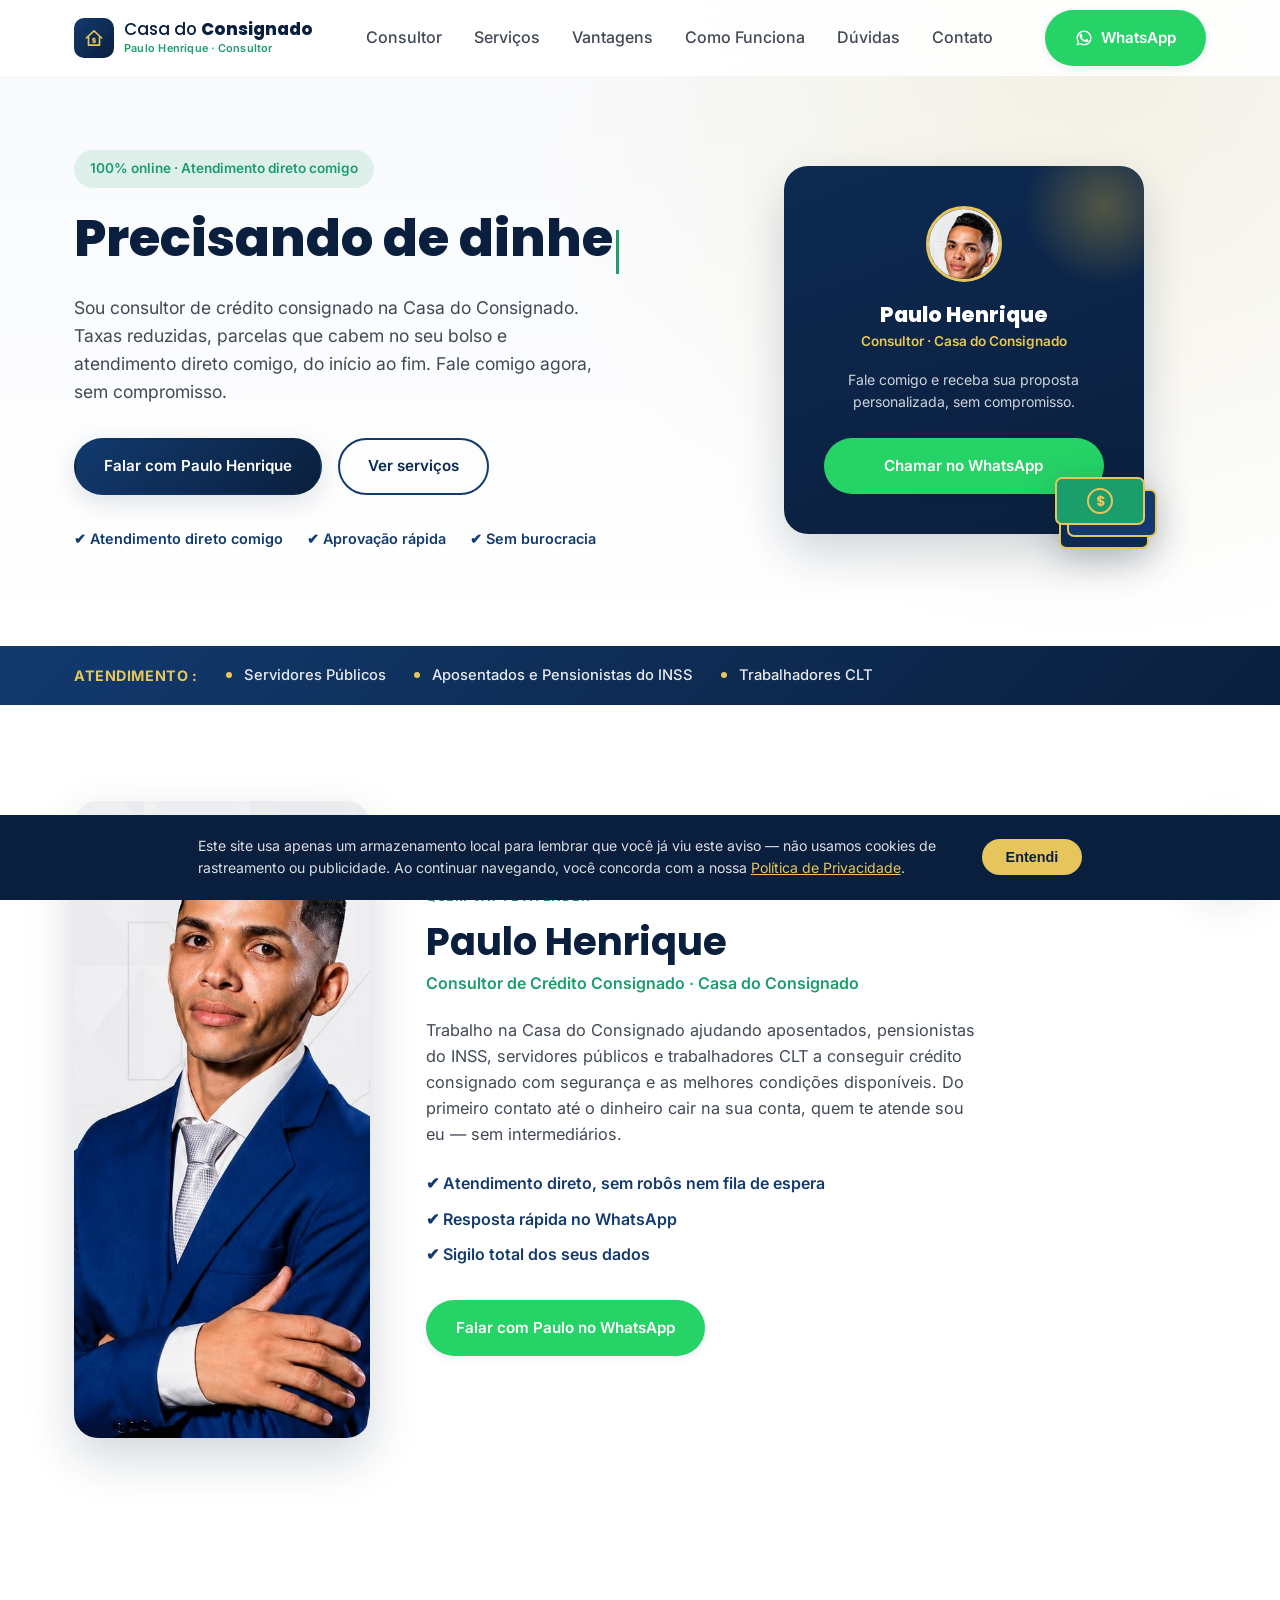
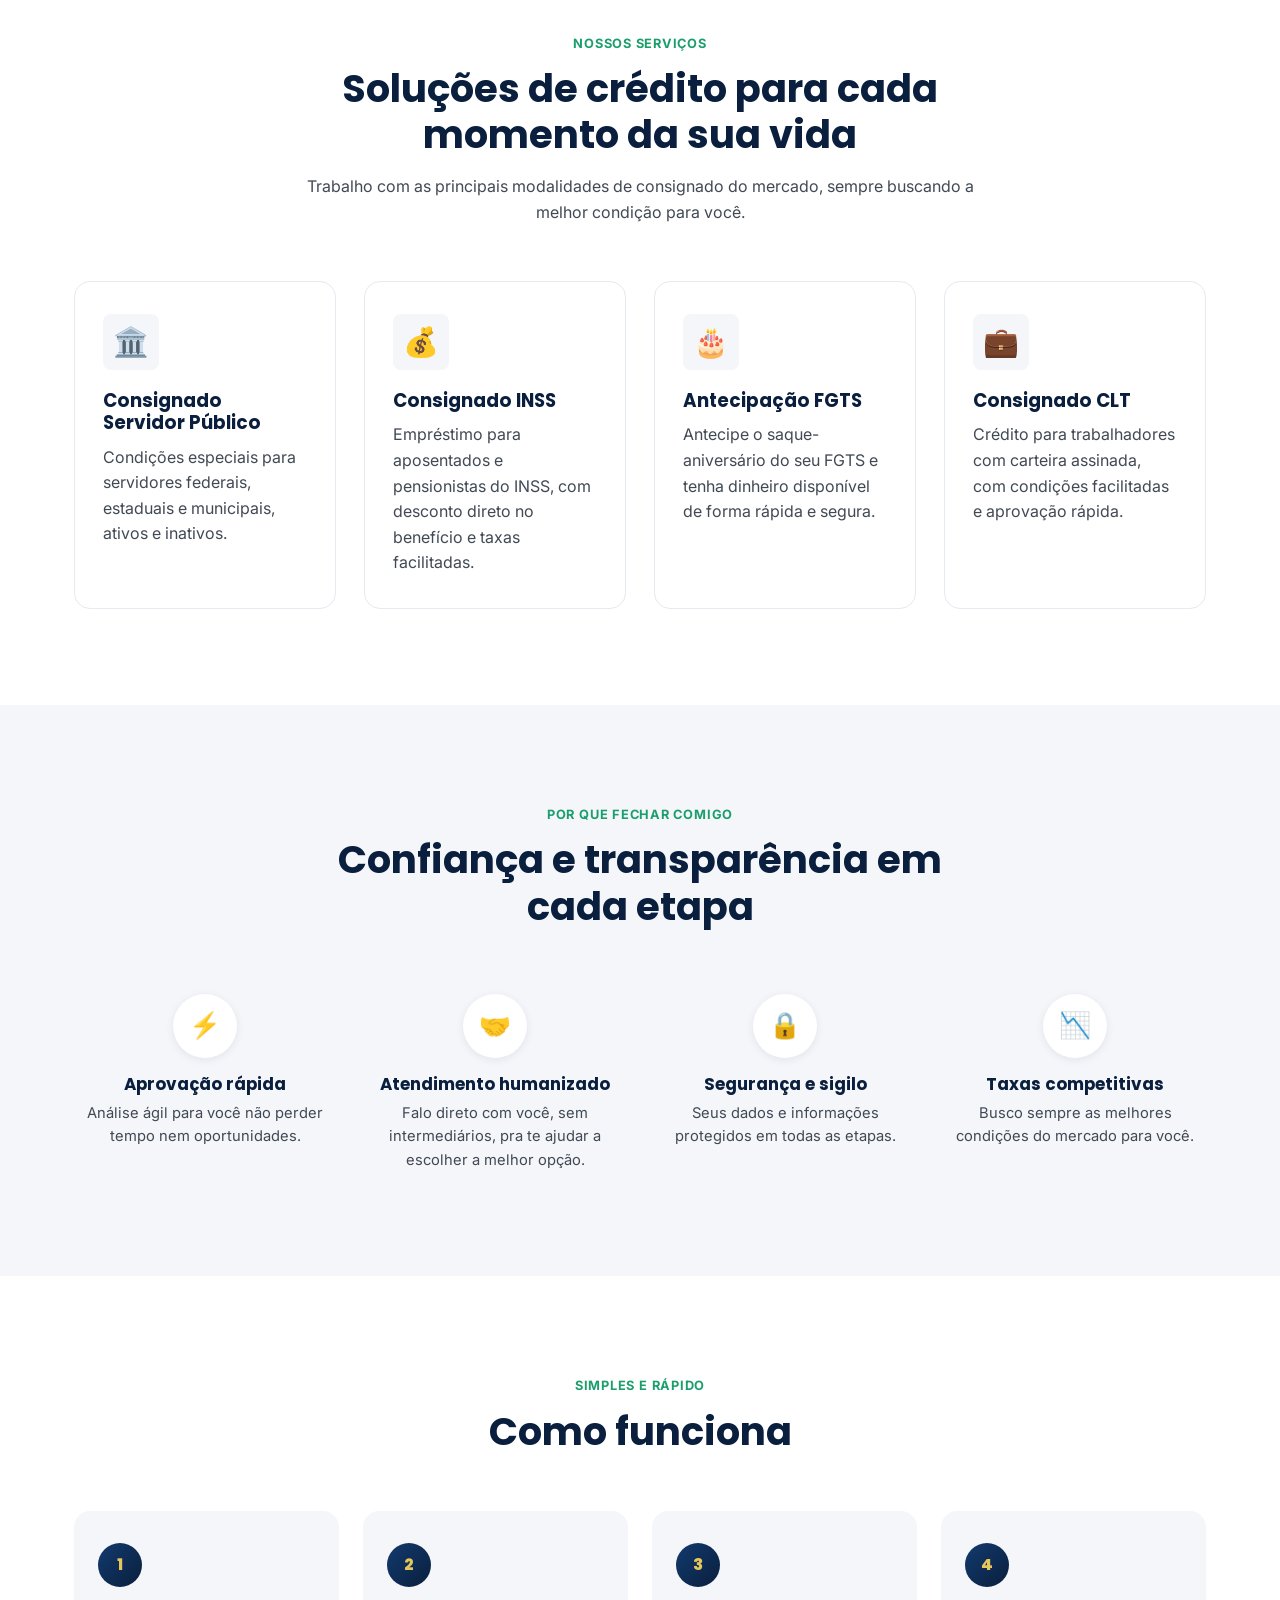
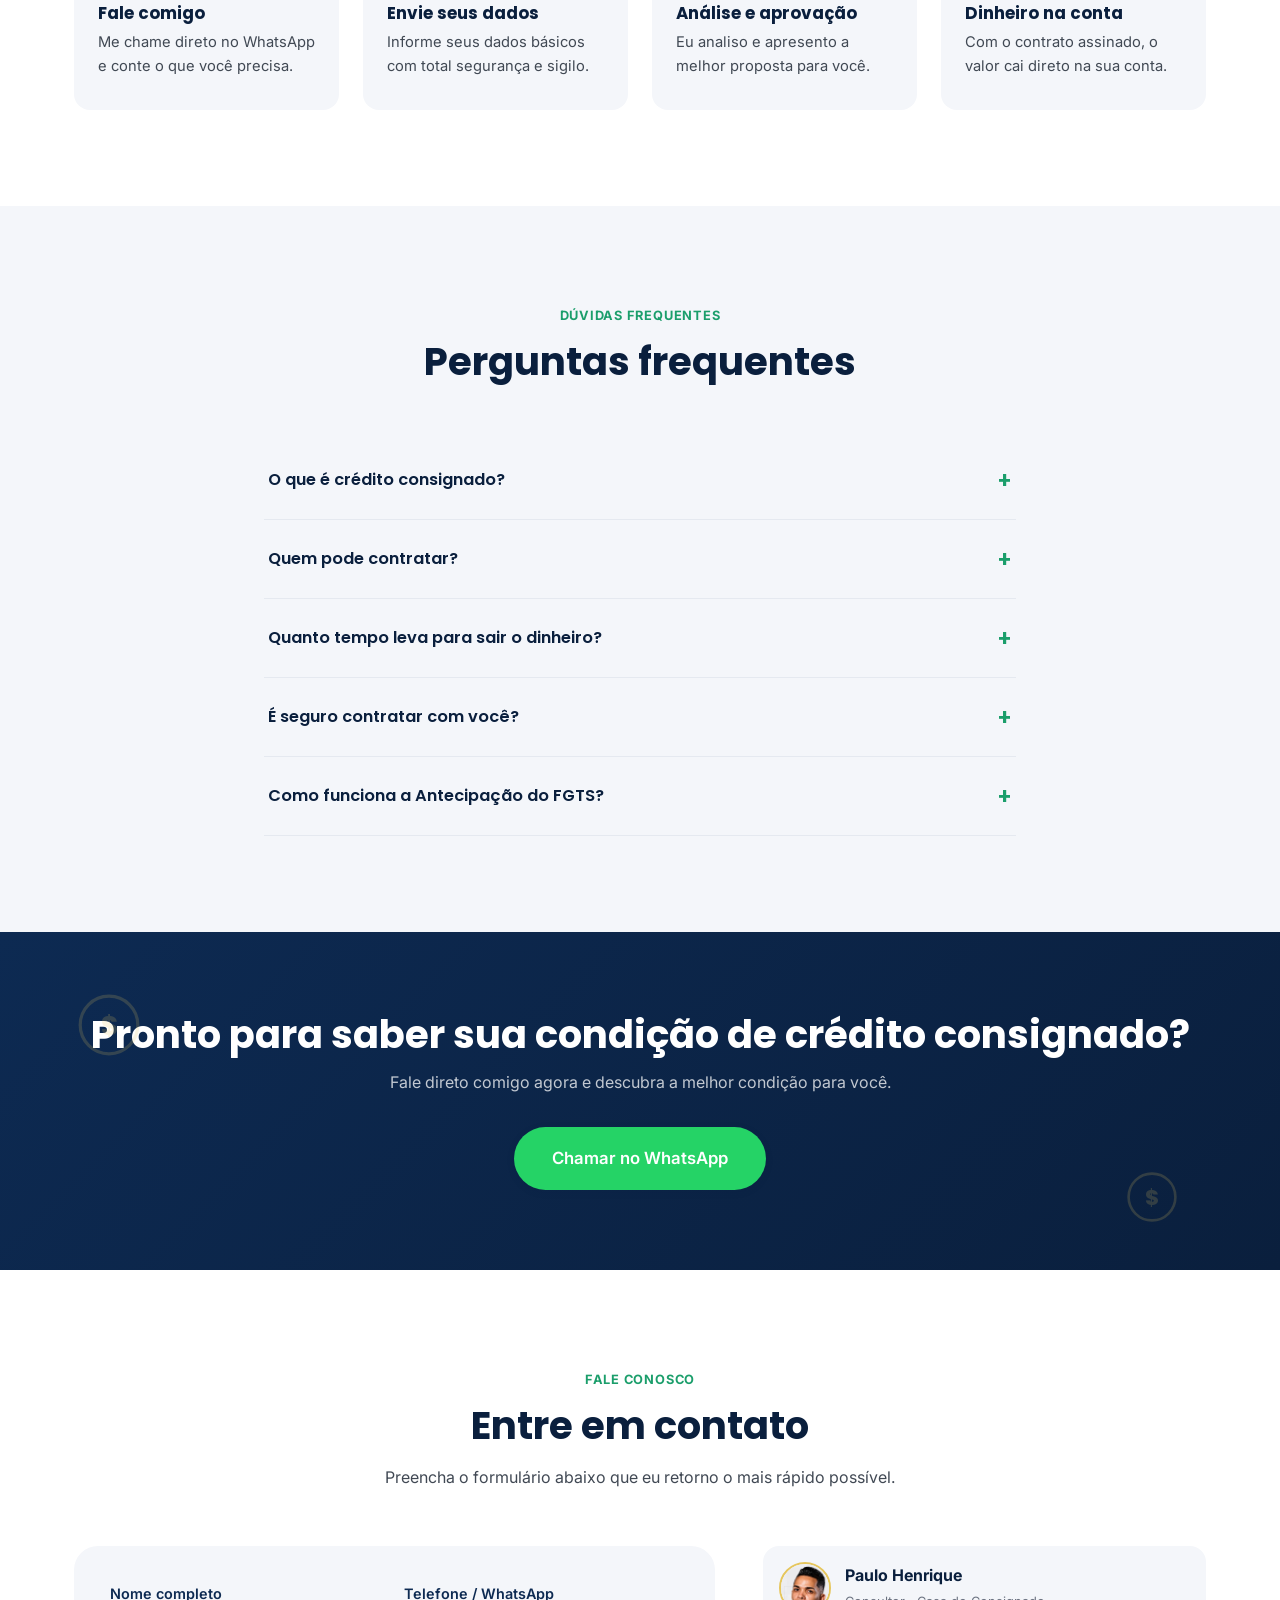
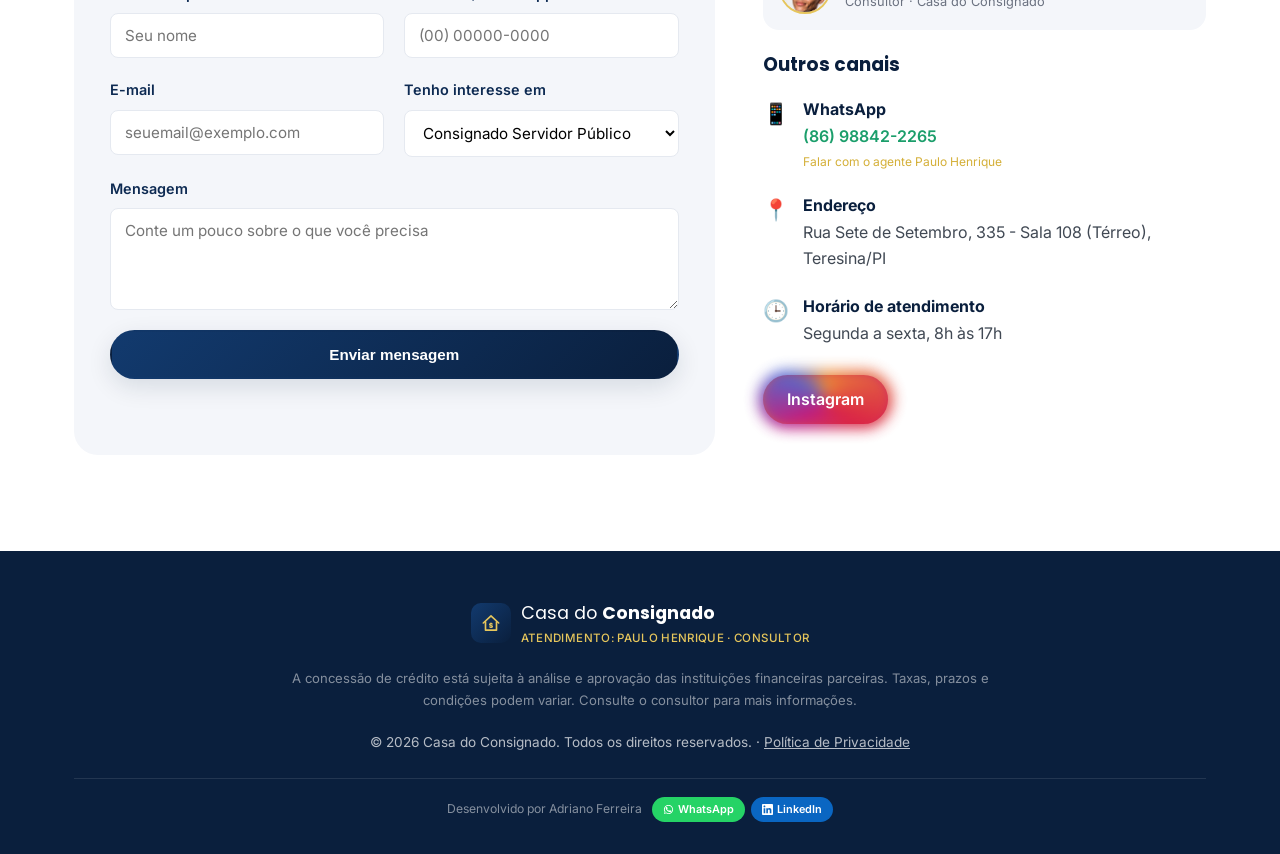
==== commit 7980adf2: "Corrige número do endereço: Rua Sete de Setembro, 335 (era 355) Ajustado no JSON-LD, na seção de con" ====
--- a/index.html
+++ b/index.html
@@ -48,7 +48,7 @@
   "priceRange": "$$",
   "address": {
     "@type": "PostalAddress",
-    "streetAddress": "Rua Sete de Setembro, 355 - Sala 108 (Térreo)",
+    "streetAddress": "Rua Sete de Setembro, 335 - Sala 108 (Térreo)",
     "addressLocality": "Teresina",
     "addressRegion": "PI",
     "addressCountry": "BR"
@@ -435,7 +435,7 @@
               <span aria-hidden="true">📍</span>
               <div>
                 <strong>Endereço</strong>
-                <p>Rua Sete de Setembro, 355 - Sala 108 (Térreo), Teresina/PI</p>
+                <p>Rua Sete de Setembro, 335 - Sala 108 (Térreo), Teresina/PI</p>
               </div>
             </li>
             <li>
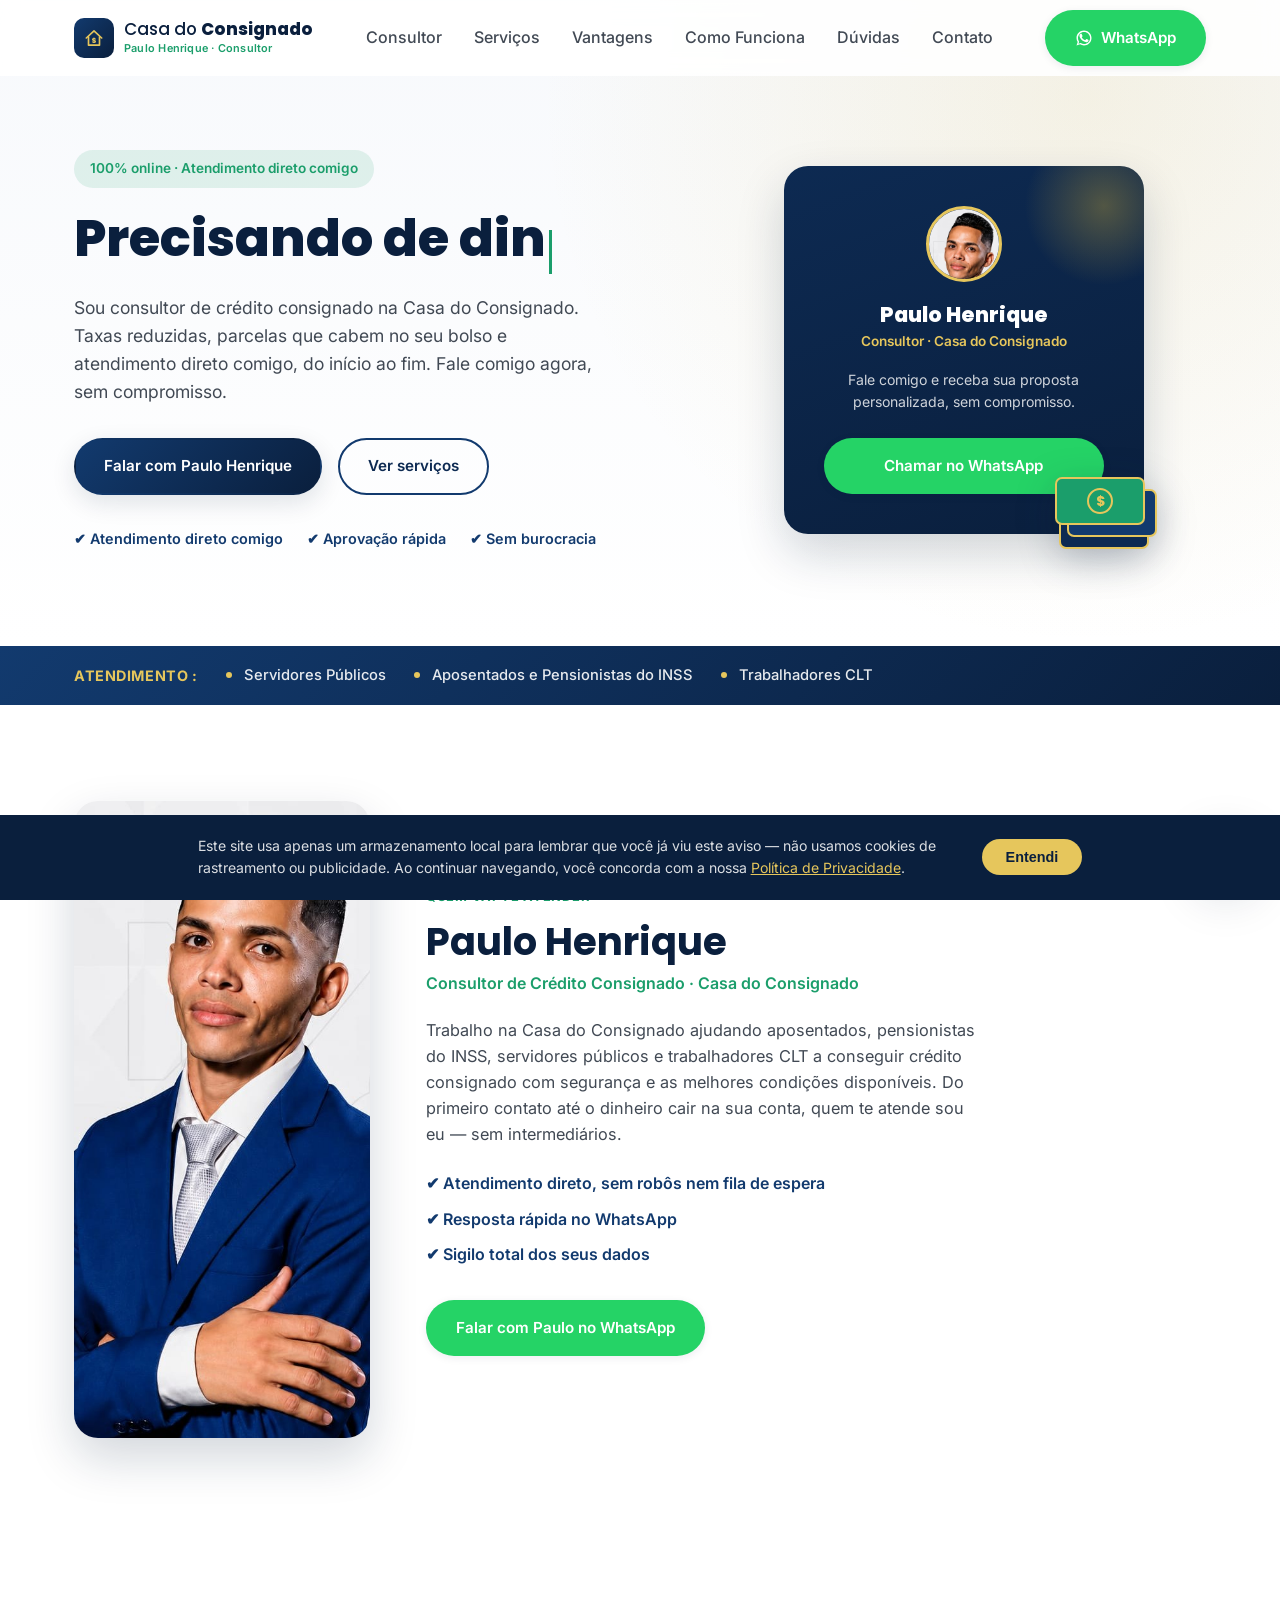
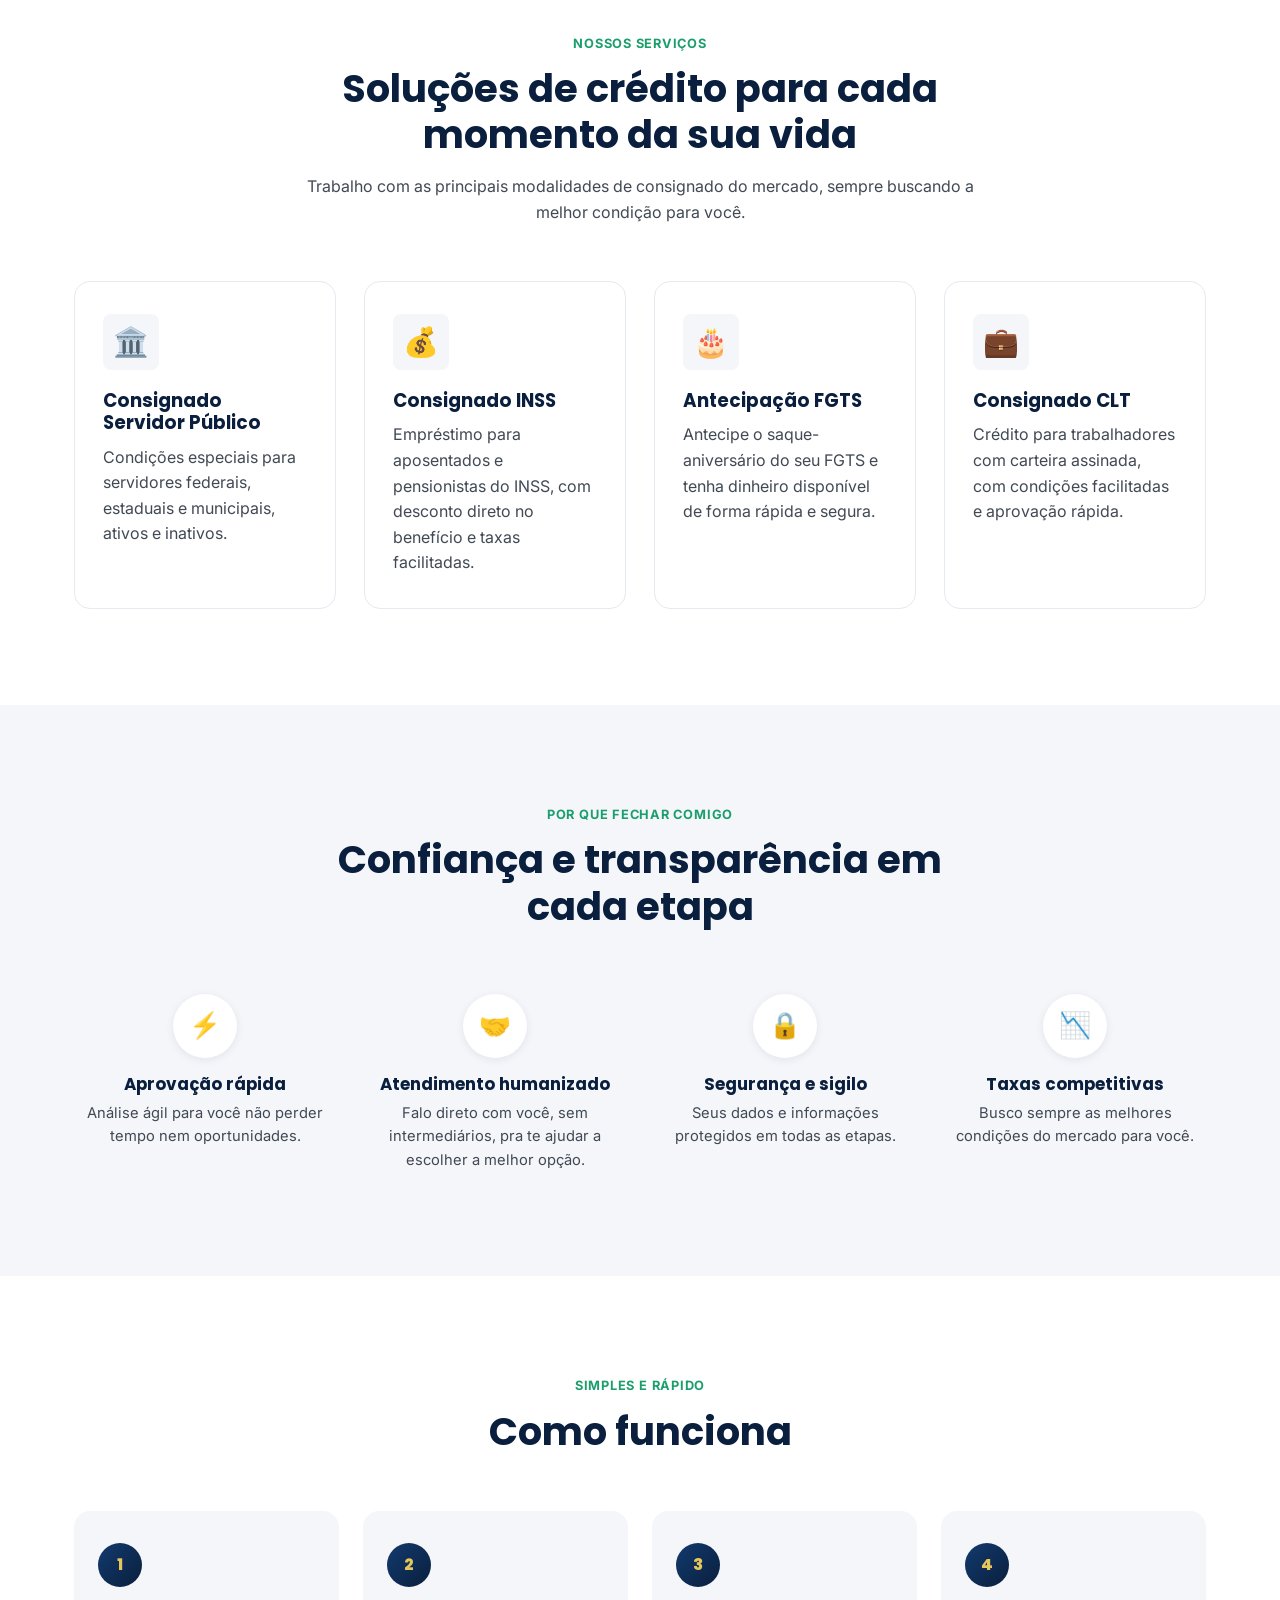
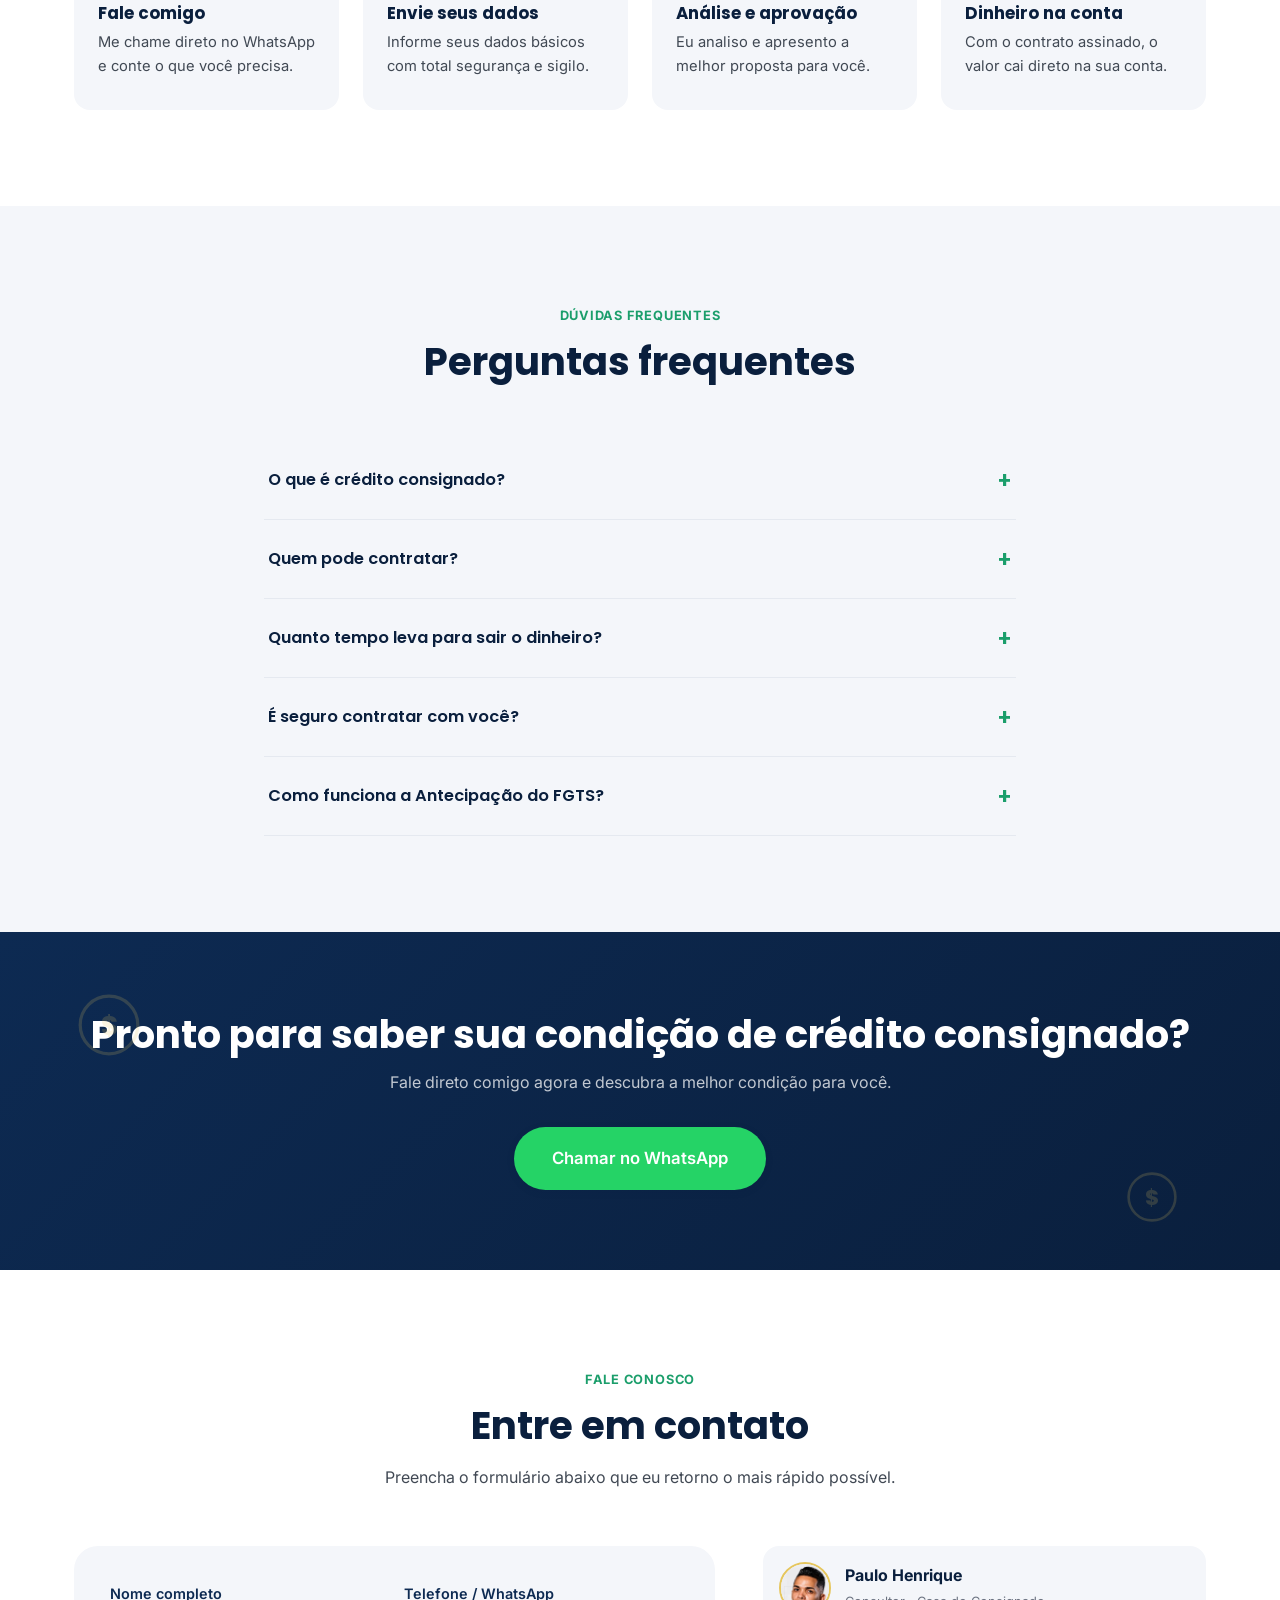
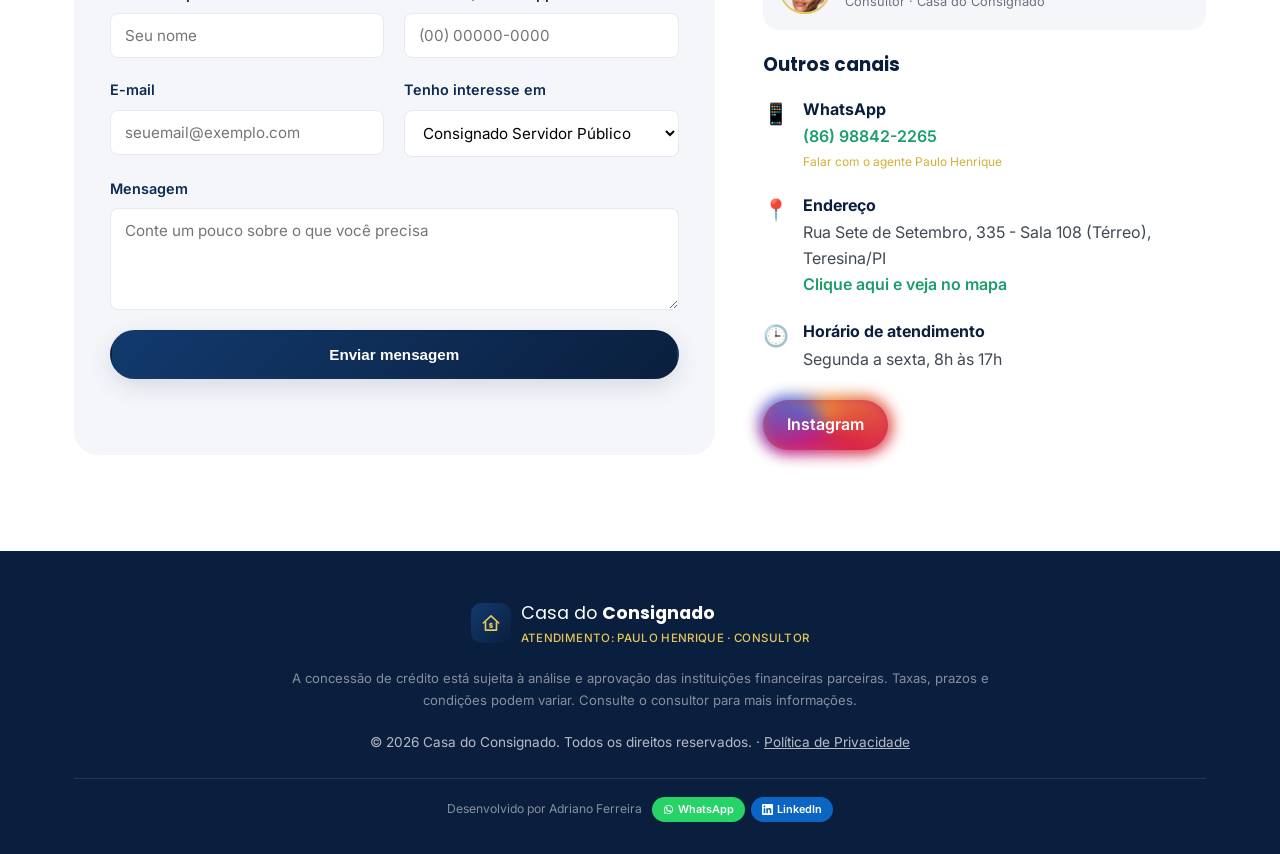
==== commit 7a6c97ef: "Adiciona link para o Google Maps abaixo do endereço Co-Authored-By: Claude Sonnet 5 <noreply@anthrop" ====
--- a/index.html
+++ b/index.html
@@ -436,6 +436,7 @@
               <div>
                 <strong>Endereço</strong>
                 <p>Rua Sete de Setembro, 335 - Sala 108 (Térreo), Teresina/PI</p>
+                <a href="https://maps.app.goo.gl/En64dRzbXX8CBahz8" target="_blank" rel="noopener">Clique aqui e veja no mapa</a>
               </div>
             </li>
             <li>
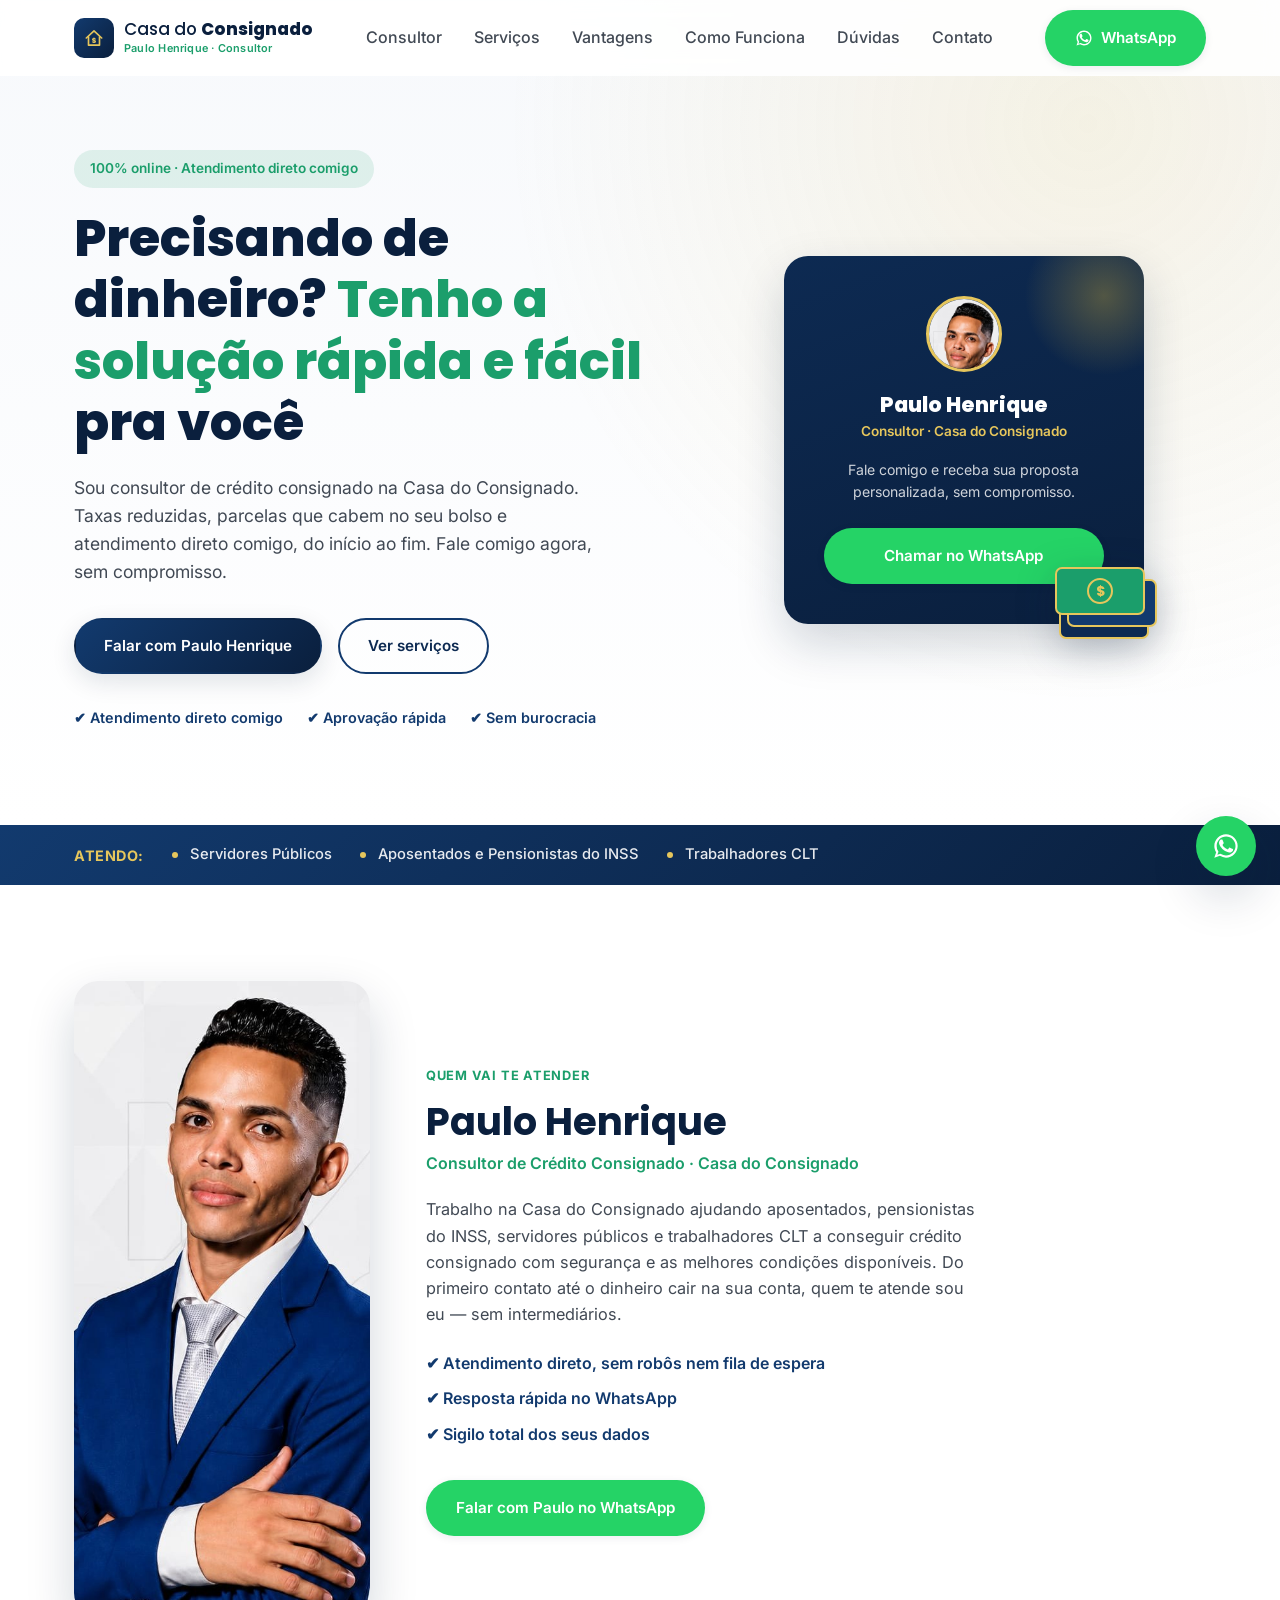
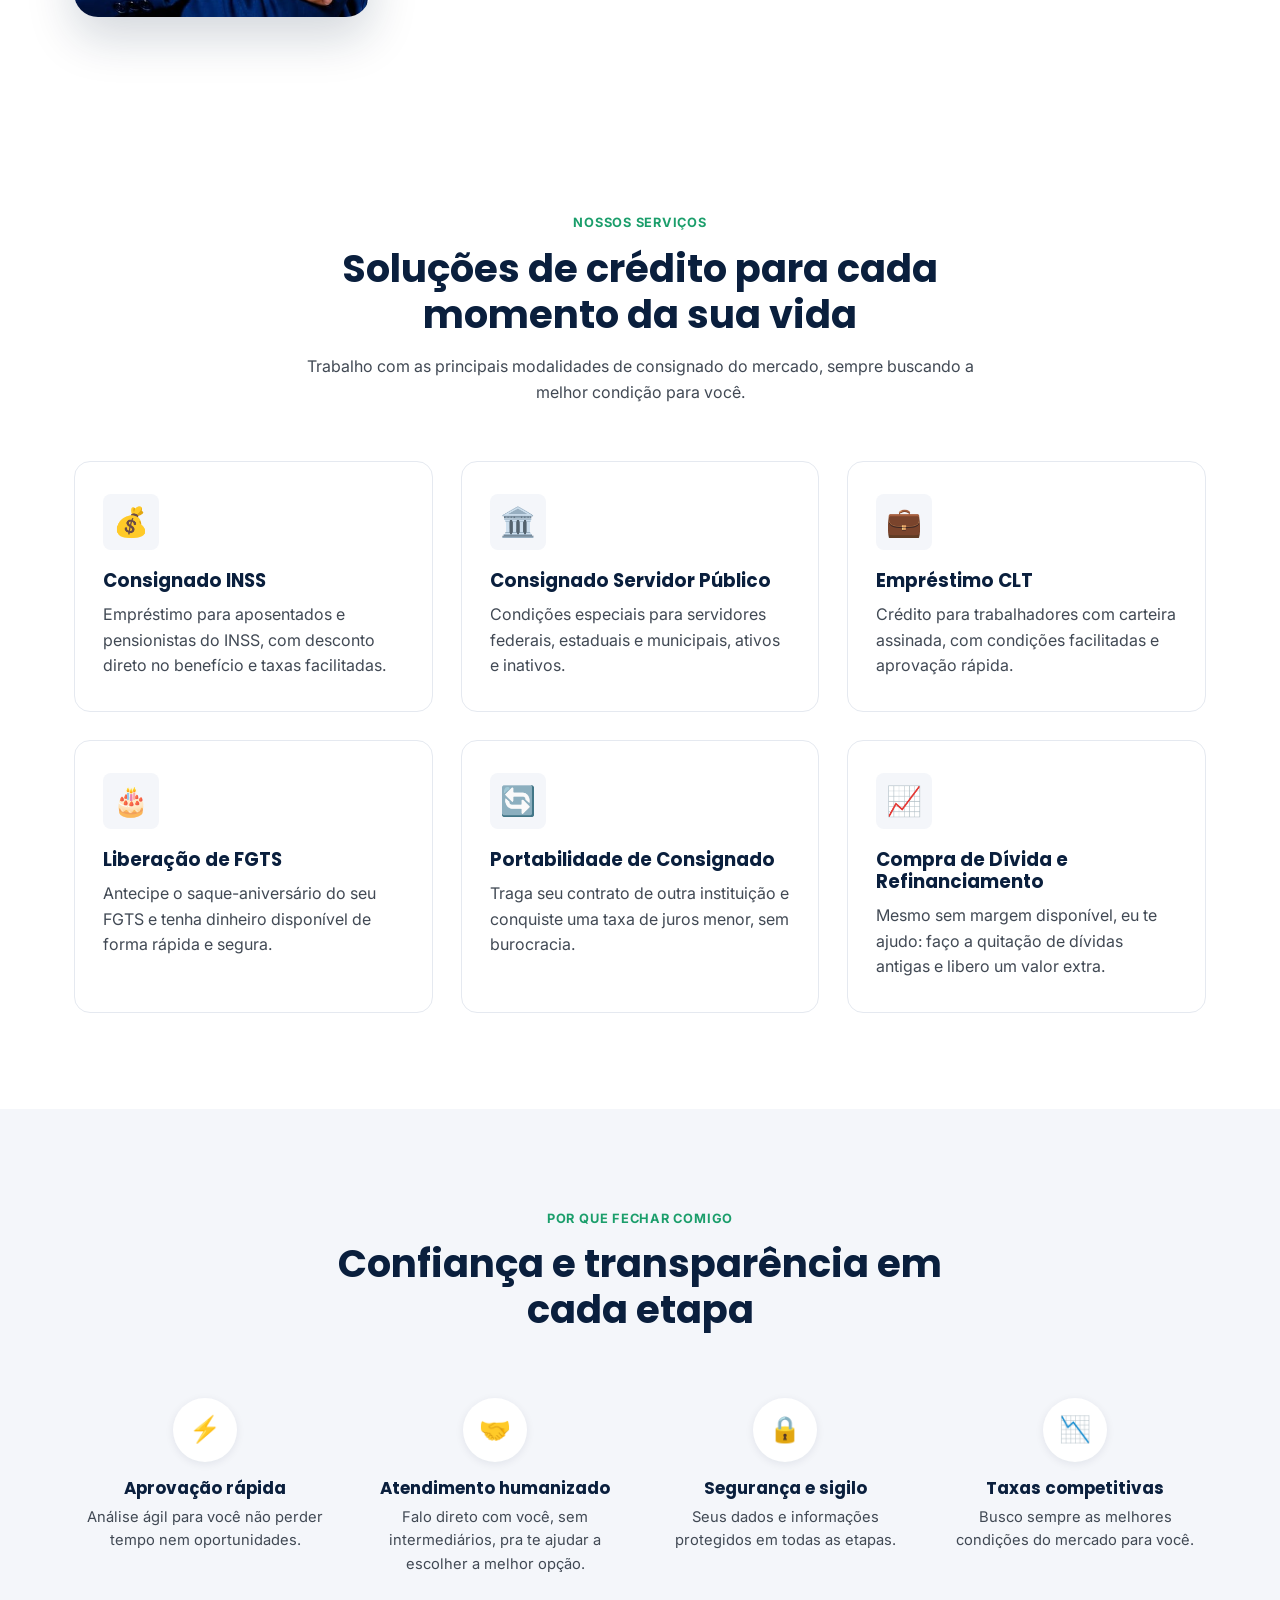
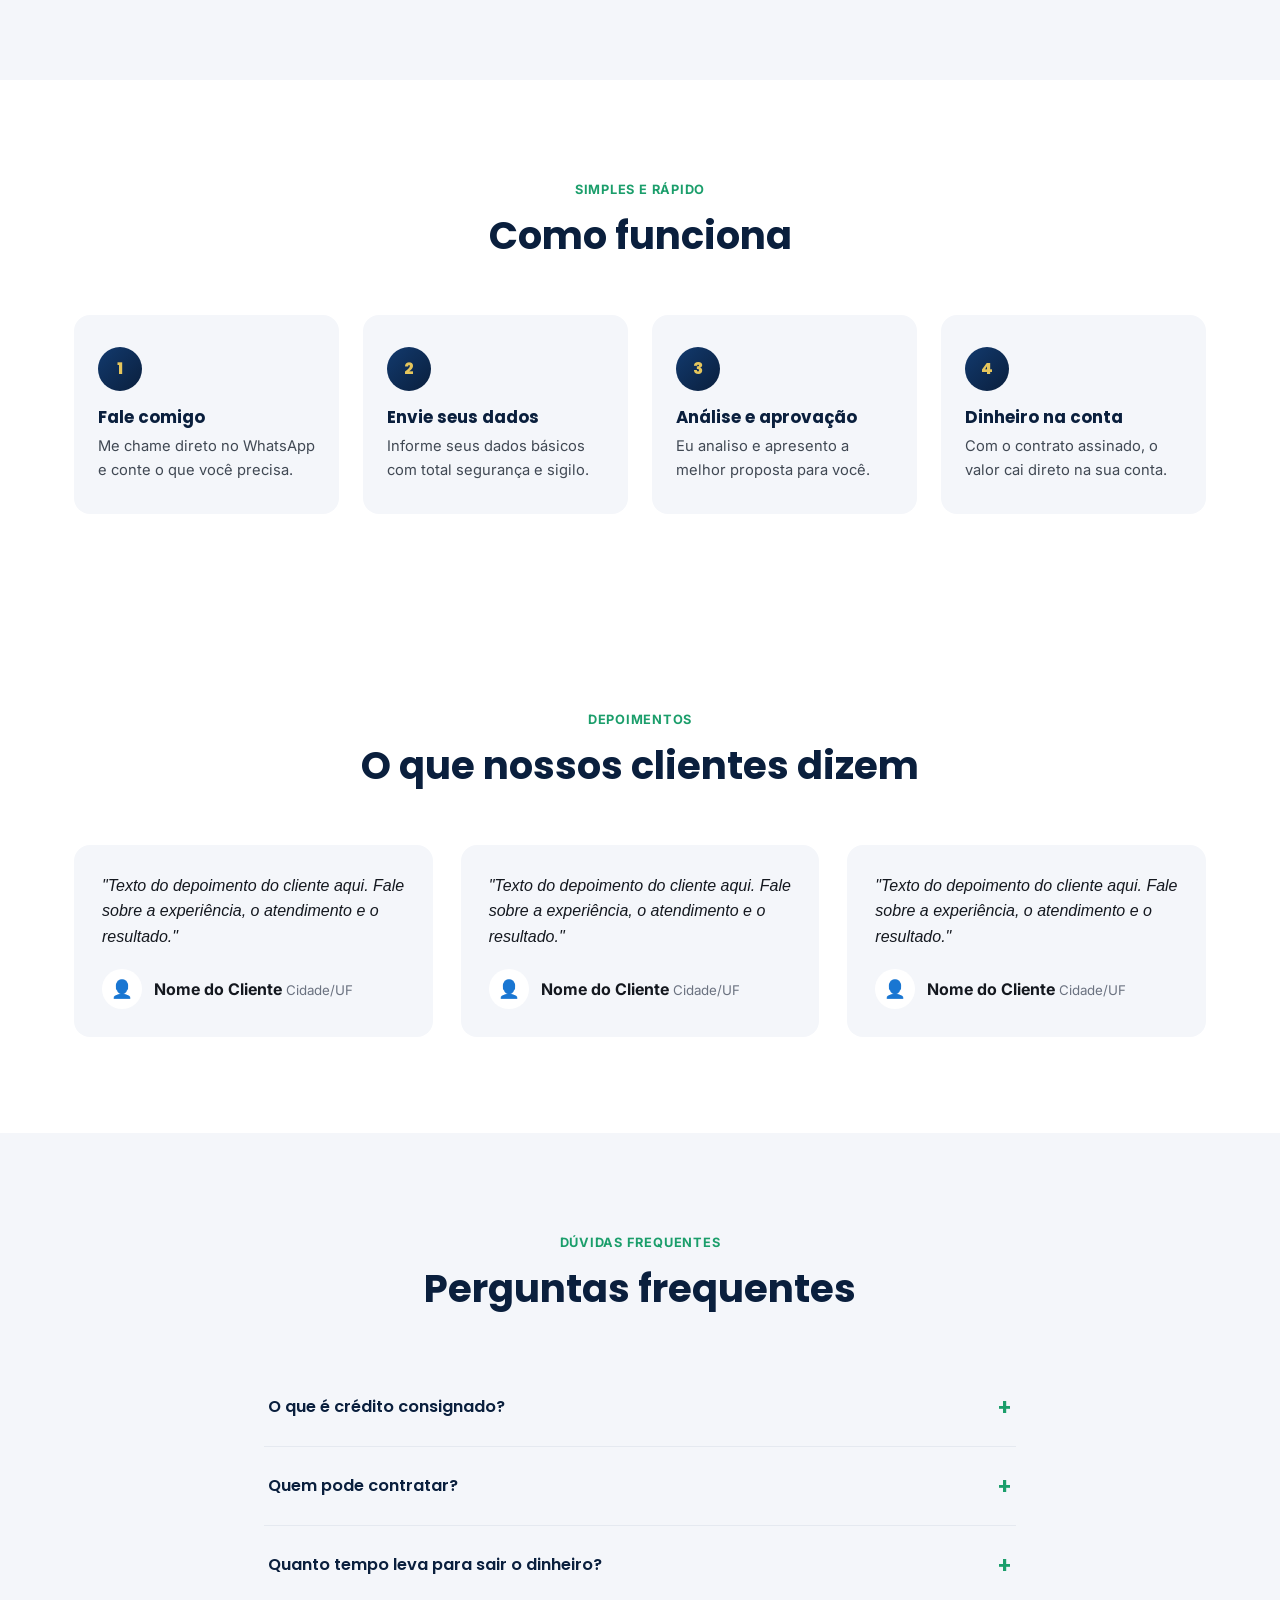
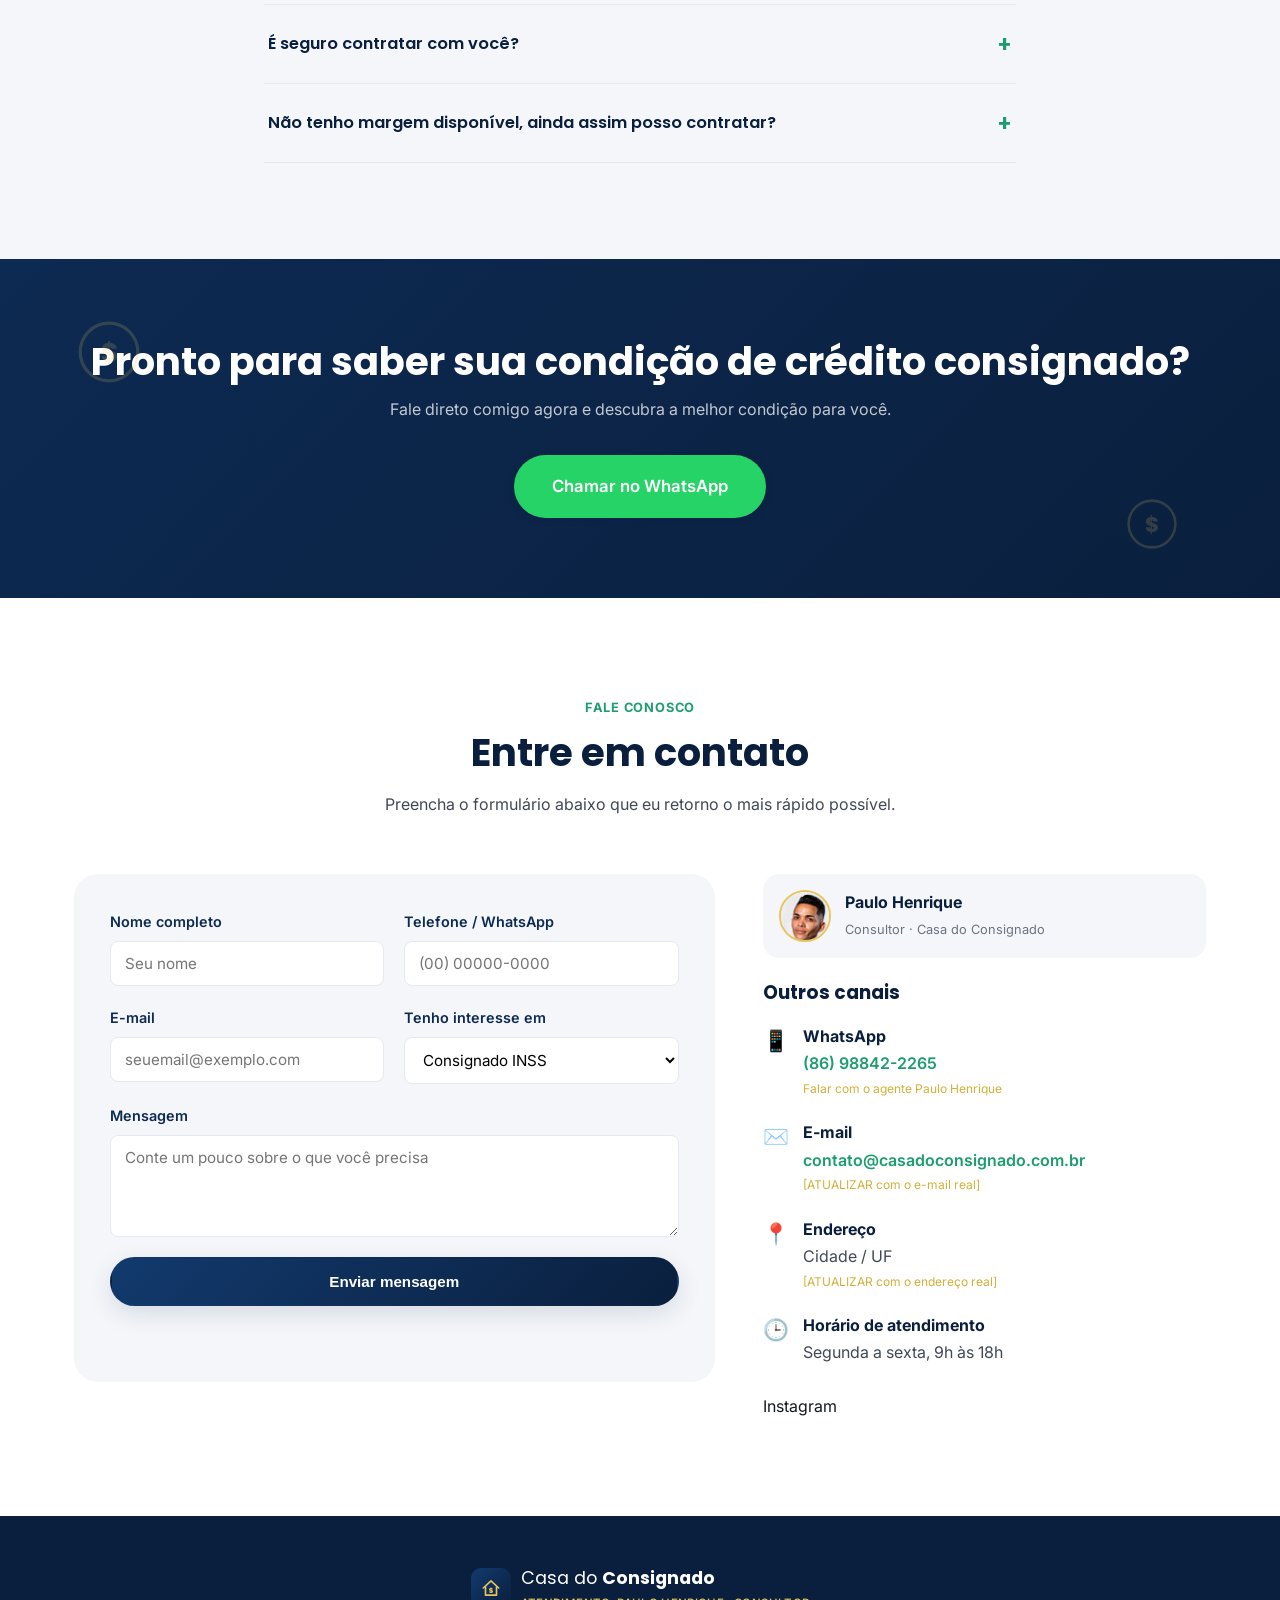
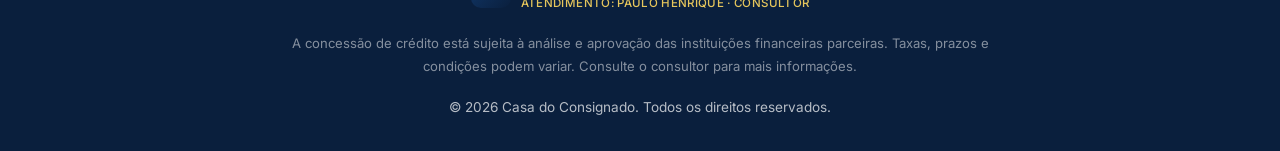
==== commit 4363d3a6: "Unifica a mensagem predefinida do WhatsApp em todos os botões Todos os links de WhatsApp do site (he" ====
--- a/index.html
+++ b/index.html
@@ -3,30 +3,18 @@
 <head>
 <meta charset="UTF-8">
 <meta name="viewport" content="width=device-width, initial-scale=1.0">
-<title>Crédito Consignado em Teresina | Fale com Paulo Henrique</title>
-<meta name="description" content="Consultor especialista em Crédito Consignado em Teresina/PI. Atendo INSS, Servidor Público e CLT. Simule agora seu empréstimo ou antecipação FGTS. Fale direto com Paulo Henrique.">
-<meta name="keywords" content="crédito consignado, empréstimo consignado, emprestimo, emprestimos, dinheiro, consignado, consignado INSS, consignado servidor público, consignado CLT, clt, antecipação FGTS, crédito, financiamento, dinheiro rápido, casa do consignado, Paulo Henrique">
+<title>Paulo Henrique | Consultor de Crédito Consignado — Casa do Consignado</title>
+<meta name="description" content="Paulo Henrique, consultor de crédito consignado na Casa do Consignado: INSS, servidores públicos e CLT, liberação de FGTS, compra de dívida, portabilidade e refinanciamento. Fale direto comigo, sem compromisso.">
+<meta name="keywords" content="crédito consignado, empréstimo consignado, consignado INSS, consignado servidor público, empréstimo CLT, portabilidade de consignado, liberação FGTS, compra de dívida, Paulo Henrique">
 <meta name="robots" content="index, follow">
-<meta name="googlebot" content="index, follow">
-<link rel="canonical" href="https://paulocasadoconsignado.com.br/">
+<link rel="canonical" href="https://casadoconsignado.com.br/">
 
 <!-- Open Graph -->
 <meta property="og:type" content="website">
-<meta property="og:url" content="https://paulocasadoconsignado.com.br/">
-<meta property="og:title" content="Crédito Consignado em Teresina | Paulo Henrique">
-<meta property="og:description" content="Consultor especialista em crédito consignado para INSS, Servidor Público e CLT em Teresina/PI. Fale direto comigo pelo WhatsApp e receba sua proposta.">
-<meta property="og:image" content="https://paulocasadoconsignado.com.br/assets/paulo-henrique.jpg">
-<meta property="og:image:width" content="465">
-<meta property="og:image:height" content="1145">
-<meta property="og:image:alt" content="Paulo Henrique, consultor de crédito consignado">
+<meta property="og:title" content="Paulo Henrique | Consultor de Crédito Consignado">
+<meta property="og:description" content="Empréstimo consignado para INSS, servidores públicos e CLT. Liberação de FGTS, compra de dívida, portabilidade e refinanciamento. Fale direto comigo pelo WhatsApp.">
 <meta property="og:locale" content="pt_BR">
 <meta property="og:site_name" content="Paulo Henrique · Casa do Consignado">
-
-<!-- Twitter Card -->
-<meta name="twitter:card" content="summary_large_image">
-<meta name="twitter:title" content="Crédito Consignado em Teresina | Paulo Henrique">
-<meta name="twitter:description" content="Consultor especialista em crédito consignado para INSS, Servidor Público e CLT em Teresina/PI. Fale direto comigo pelo WhatsApp.">
-<meta name="twitter:image" content="https://paulocasadoconsignado.com.br/assets/paulo-henrique.jpg">
 
 <link rel="icon" type="image/svg+xml" href="assets/favicon.svg">
 <link rel="preconnect" href="https://fonts.googleapis.com">
@@ -40,37 +28,20 @@
   "@context": "https://schema.org",
   "@type": "FinancialService",
   "name": "Paulo Henrique · Casa do Consignado",
-  "url": "https://paulocasadoconsignado.com.br/",
-  "image": "https://paulocasadoconsignado.com.br/assets/paulo-henrique.jpg",
-  "description": "Consultoria de crédito consignado em Teresina/PI: INSS, servidor público, CLT e antecipação de FGTS.",
-  "areaServed": { "@type": "City", "name": "Teresina" },
+  "description": "Consultoria de crédito consignado: INSS, servidor público, CLT, liberação de FGTS, compra de dívida, portabilidade e refinanciamento.",
+  "areaServed": "BR",
   "telephone": "+55 86 98842-2265",
-  "priceRange": "$$",
-  "address": {
-    "@type": "PostalAddress",
-    "streetAddress": "Rua Sete de Setembro, 335 - Sala 108 (Térreo)",
-    "addressLocality": "Teresina",
-    "addressRegion": "PI",
-    "addressCountry": "BR"
-  },
-  "openingHoursSpecification": {
-    "@type": "OpeningHoursSpecification",
-    "dayOfWeek": ["Monday", "Tuesday", "Wednesday", "Thursday", "Friday"],
-    "opens": "08:00",
-    "closes": "17:00"
-  },
   "employee": {
     "@type": "Person",
     "name": "Paulo Henrique",
     "jobTitle": "Consultor de Crédito Consignado",
     "worksFor": { "@type": "Organization", "name": "Casa do Consignado" }
   },
-  "sameAs": ["https://www.instagram.com/paulo_credito_consignado/"]
+  "sameAs": ["https://www.instagram.com/casadoconsignadooficial"]
 }
 </script>
 </head>
 <body>
-<div class="bills-fall" id="billsFall" aria-hidden="true"></div>
 
 <!-- ===== HEADER ===== -->
 <header class="header" id="header">
@@ -101,7 +72,7 @@
     </nav>
 
     <div class="header__actions">
-      <a href="https://wa.me/5586988422265?text=Ol%C3%A1!%20Quero%20simular%20meu%20cr%C3%A9dito%20consignado."
+      <a href="https://wa.me/5586988422265?text=Ol%C3%A1%20Paulo%20Henrique%2C%20tenho%20interesse%20em%20mais%20informa%C3%A7%C3%B5es%20sobre%20o%20cr%C3%A9dito%20consignado."
          class="btn btn--whatsapp" target="_blank" rel="noopener">
         <svg viewBox="0 0 24 24" width="18" height="18" fill="currentColor" aria-hidden="true"><path d="M17.472 14.382c-.297-.149-1.758-.867-2.03-.967-.273-.099-.471-.148-.67.15-.197.297-.767.966-.94 1.164-.173.199-.347.223-.644.075-.297-.15-1.255-.463-2.39-1.475-.883-.788-1.48-1.761-1.653-2.059-.173-.297-.018-.458.13-.606.134-.133.298-.347.446-.52.149-.174.198-.298.298-.497.099-.198.05-.371-.025-.52-.075-.149-.669-1.612-.916-2.207-.242-.579-.487-.5-.669-.51-.173-.008-.371-.01-.57-.01-.198 0-.52.074-.792.372-.272.297-1.04 1.016-1.04 2.479 0 1.462 1.065 2.875 1.213 3.074.149.198 2.096 3.2 5.077 4.487.71.306 1.263.489 1.694.625.712.227 1.36.195 1.871.118.571-.085 1.758-.719 2.006-1.413.248-.694.248-1.289.173-1.413-.074-.124-.272-.198-.57-.347z"/><path d="M12.004 2C6.486 2 2 6.486 2 12.004c0 1.99.583 3.845 1.588 5.406L2 22l4.71-1.554A9.96 9.96 0 0 0 12.004 22C17.522 22 22 17.522 22 12.004 22 6.486 17.522 2 12.004 2zm0 18.061a8.03 8.03 0 0 1-4.302-1.246l-.309-.184-2.79.92.933-2.717-.201-.278a8.03 8.03 0 0 1-1.331-4.552c0-4.454 3.626-8.08 8.08-8.08s8.08 3.626 8.08 8.08-3.626 8.057-8.16 8.057z"/></svg>
         WhatsApp
@@ -118,16 +89,17 @@
 
   <!-- ===== HERO ===== -->
   <section class="hero">
+    <div class="bills-fall" id="billsFall" aria-hidden="true"></div>
     <div class="container hero__inner">
       <div class="hero__content" data-reveal>
         <span class="badge">100% online · Atendimento direto comigo</span>
-        <h1><span class="typewriter-text">Precisando de dinheiro? <span class="highlight">Tenho a solução rápida e fácil</span> pra você</span></h1>
+        <h1>Precisando de dinheiro? <span class="highlight">Tenho a solução rápida e fácil</span> pra você</h1>
         <p class="hero__subtitle">
           Sou consultor de crédito consignado na Casa do Consignado. Taxas reduzidas, parcelas que
           cabem no seu bolso e atendimento direto comigo, do início ao fim. Fale comigo agora, sem compromisso.
         </p>
         <div class="hero__cta">
-          <a href="https://wa.me/5586988422265?text=Ol%C3%A1!%20Quero%20falar%20sobre%20cr%C3%A9dito%20consignado."
+          <a href="https://wa.me/5586988422265?text=Ol%C3%A1%20Paulo%20Henrique%2C%20tenho%20interesse%20em%20mais%20informa%C3%A7%C3%B5es%20sobre%20o%20cr%C3%A9dito%20consignado."
              class="btn btn--primary btn--shine" target="_blank" rel="noopener">Falar com Paulo Henrique</a>
           <a href="#servicos" class="btn btn--outline">Ver serviços</a>
         </div>
@@ -141,11 +113,11 @@
       <div class="hero__visual" data-reveal>
         <div class="hero__card-wrap">
           <div class="hero__card">
-            <img src="assets/paulo-henrique-headshot.jpg" alt="Foto de Paulo Henrique, consultor de crédito" class="hero__card-photo" width="400" height="400">
+            <img src="assets/paulo-henrique-headshot.jpg" alt="Paulo Henrique" class="hero__card-photo">
             <p class="hero__card-name">Paulo Henrique</p>
             <p class="hero__card-role">Consultor · Casa do Consignado</p>
             <p class="hero__card-note">Fale comigo e receba sua proposta personalizada, sem compromisso.</p>
-            <a href="https://wa.me/5586988422265?text=Ol%C3%A1%20Paulo!%20Quero%20saber%20mais%20sobre%20cr%C3%A9dito%20consignado."
+            <a href="https://wa.me/5586988422265?text=Ol%C3%A1%20Paulo%20Henrique%2C%20tenho%20interesse%20em%20mais%20informa%C3%A7%C3%B5es%20sobre%20o%20cr%C3%A9dito%20consignado."
                class="btn btn--whatsapp btn--shine hero__card-cta" target="_blank" rel="noopener">Chamar no WhatsApp</a>
           </div>
           <svg class="money-stack" viewBox="0 0 108 84" aria-hidden="true">
@@ -163,7 +135,7 @@
   <!-- ===== PÚBLICO ATENDIDO ===== -->
   <section class="audience">
     <div class="container audience__inner">
-      <span class="audience__label">Atendimento :</span>
+      <span class="audience__label">Atendo:</span>
       <ul class="audience__list">
         <li>Servidores Públicos</li>
         <li>Aposentados e Pensionistas do INSS</li>
@@ -176,7 +148,7 @@
   <section class="section consultor" id="consultor">
     <div class="container consultor__inner">
       <div class="consultor__photo-wrap" data-reveal>
-        <img src="assets/paulo-henrique.jpg" alt="Paulo Henrique, consultor de crédito consignado, de braços cruzados" class="consultor__photo" width="465" height="1000" loading="lazy" decoding="async">
+        <img src="assets/paulo-henrique.jpg" alt="Paulo Henrique, consultor de crédito consignado" class="consultor__photo">
       </div>
       <div class="consultor__content" data-reveal>
         <span class="eyebrow">Quem vai te atender</span>
@@ -193,7 +165,7 @@
           <li>✔ Resposta rápida no WhatsApp</li>
           <li>✔ Sigilo total dos seus dados</li>
         </ul>
-        <a href="https://wa.me/5586988422265?text=Ol%C3%A1%20Paulo!%20Vi%20seu%20site%20e%20quero%20falar%20sobre%20cr%C3%A9dito%20consignado."
+        <a href="https://wa.me/5586988422265?text=Ol%C3%A1%20Paulo%20Henrique%2C%20tenho%20interesse%20em%20mais%20informa%C3%A7%C3%B5es%20sobre%20o%20cr%C3%A9dito%20consignado."
            class="btn btn--whatsapp btn--shine" target="_blank" rel="noopener">Falar com Paulo no WhatsApp</a>
       </div>
     </div>
@@ -208,29 +180,41 @@
         <p>Trabalho com as principais modalidades de consignado do mercado, sempre buscando a melhor condição para você.</p>
       </div>
 
-      <div class="grid grid--4" data-reveal data-reveal-children>
-        <article class="card">
+      <div class="grid grid--3">
+        <article class="card" data-reveal>
+          <div class="card__icon">💰</div>
+          <h3>Consignado INSS</h3>
+          <p>Empréstimo para aposentados e pensionistas do INSS, com desconto direto no benefício e taxas facilitadas.</p>
+        </article>
+
+        <article class="card" data-reveal>
           <div class="card__icon">🏛️</div>
           <h3>Consignado Servidor Público</h3>
           <p>Condições especiais para servidores federais, estaduais e municipais, ativos e inativos.</p>
         </article>
 
-        <article class="card">
-          <div class="card__icon">💰</div>
-          <h3>Consignado INSS</h3>
-          <p>Empréstimo para aposentados e pensionistas do INSS, com desconto direto no benefício e taxas facilitadas.</p>
-        </article>
-
-        <article class="card">
+        <article class="card" data-reveal>
+          <div class="card__icon">💼</div>
+          <h3>Empréstimo CLT</h3>
+          <p>Crédito para trabalhadores com carteira assinada, com condições facilitadas e aprovação rápida.</p>
+        </article>
+
+        <article class="card" data-reveal>
           <div class="card__icon">🎂</div>
-          <h3>Antecipação FGTS</h3>
+          <h3>Liberação de FGTS</h3>
           <p>Antecipe o saque-aniversário do seu FGTS e tenha dinheiro disponível de forma rápida e segura.</p>
         </article>
 
-        <article class="card">
-          <div class="card__icon">💼</div>
-          <h3>Consignado CLT</h3>
-          <p>Crédito para trabalhadores com carteira assinada, com condições facilitadas e aprovação rápida.</p>
+        <article class="card" data-reveal>
+          <div class="card__icon">🔄</div>
+          <h3>Portabilidade de Consignado</h3>
+          <p>Traga seu contrato de outra instituição e conquiste uma taxa de juros menor, sem burocracia.</p>
+        </article>
+
+        <article class="card" data-reveal>
+          <div class="card__icon">📈</div>
+          <h3>Compra de Dívida e Refinanciamento</h3>
+          <p>Mesmo sem margem disponível, eu te ajudo: faço a quitação de dívidas antigas e libero um valor extra.</p>
         </article>
       </div>
     </div>
@@ -244,23 +228,23 @@
         <h2>Confiança e transparência em cada etapa</h2>
       </div>
 
-      <div class="grid grid--4" data-reveal data-reveal-children>
-        <div class="feature">
+      <div class="grid grid--4">
+        <div class="feature" data-reveal>
           <div class="feature__icon">⚡</div>
           <h3>Aprovação rápida</h3>
           <p>Análise ágil para você não perder tempo nem oportunidades.</p>
         </div>
-        <div class="feature">
+        <div class="feature" data-reveal>
           <div class="feature__icon">🤝</div>
           <h3>Atendimento humanizado</h3>
           <p>Falo direto com você, sem intermediários, pra te ajudar a escolher a melhor opção.</p>
         </div>
-        <div class="feature">
+        <div class="feature" data-reveal>
           <div class="feature__icon">🔒</div>
           <h3>Segurança e sigilo</h3>
           <p>Seus dados e informações protegidos em todas as etapas.</p>
         </div>
-        <div class="feature">
+        <div class="feature" data-reveal>
           <div class="feature__icon">📉</div>
           <h3>Taxas competitivas</h3>
           <p>Busco sempre as melhores condições do mercado para você.</p>
@@ -277,27 +261,71 @@
         <h2>Como funciona</h2>
       </div>
 
-      <div class="steps" data-reveal data-reveal-children>
-        <div class="step">
+      <div class="steps">
+        <div class="step" data-reveal>
           <span class="step__number">1</span>
           <h3>Fale comigo</h3>
           <p>Me chame direto no WhatsApp e conte o que você precisa.</p>
         </div>
-        <div class="step">
+        <div class="step" data-reveal>
           <span class="step__number">2</span>
           <h3>Envie seus dados</h3>
           <p>Informe seus dados básicos com total segurança e sigilo.</p>
         </div>
-        <div class="step">
+        <div class="step" data-reveal>
           <span class="step__number">3</span>
           <h3>Análise e aprovação</h3>
           <p>Eu analiso e apresento a melhor proposta para você.</p>
         </div>
-        <div class="step">
+        <div class="step" data-reveal>
           <span class="step__number">4</span>
           <h3>Dinheiro na conta</h3>
           <p>Com o contrato assinado, o valor cai direto na sua conta.</p>
         </div>
+      </div>
+    </div>
+  </section>
+
+  <!-- ===== DEPOIMENTOS ===== -->
+  <section class="section" id="depoimentos">
+    <div class="container">
+      <div class="section__head" data-reveal>
+        <span class="eyebrow">Depoimentos</span>
+        <h2>O que nossos clientes dizem</h2>
+      </div>
+
+      <div class="grid grid--3">
+        <!-- TODO: substituir pelos depoimentos reais de clientes -->
+        <article class="testimonial" data-reveal>
+          <p>"Texto do depoimento do cliente aqui. Fale sobre a experiência, o atendimento e o resultado."</p>
+          <div class="testimonial__author">
+            <span class="testimonial__avatar">👤</span>
+            <div>
+              <strong>Nome do Cliente</strong>
+              <small>Cidade/UF</small>
+            </div>
+          </div>
+        </article>
+        <article class="testimonial" data-reveal>
+          <p>"Texto do depoimento do cliente aqui. Fale sobre a experiência, o atendimento e o resultado."</p>
+          <div class="testimonial__author">
+            <span class="testimonial__avatar">👤</span>
+            <div>
+              <strong>Nome do Cliente</strong>
+              <small>Cidade/UF</small>
+            </div>
+          </div>
+        </article>
+        <article class="testimonial" data-reveal>
+          <p>"Texto do depoimento do cliente aqui. Fale sobre a experiência, o atendimento e o resultado."</p>
+          <div class="testimonial__author">
+            <span class="testimonial__avatar">👤</span>
+            <div>
+              <strong>Nome do Cliente</strong>
+              <small>Cidade/UF</small>
+            </div>
+          </div>
+        </article>
       </div>
     </div>
   </section>
@@ -344,11 +372,11 @@
           </div>
         </div>
         <div class="accordion__item">
-          <button class="accordion__trigger">Como funciona a Antecipação do FGTS?
+          <button class="accordion__trigger">Não tenho margem disponível, ainda assim posso contratar?
             <span class="accordion__icon">+</span>
           </button>
           <div class="accordion__panel">
-            <p>Você pode adiantar uma ou mais parcelas do seu Saque-Aniversário do FGTS. O valor cai na sua conta rapidamente e o pagamento é feito com o débito anual direto do seu fundo de garantia, sem comprometer sua renda mensal.</p>
+            <p>Sim, eu te ajudo! Faço compra de dívida, portabilidade ou refinanciamento de contratos já existentes para liberar sua margem e facilitar sua vida financeira.</p>
           </div>
         </div>
       </div>
@@ -368,7 +396,7 @@
     <div class="container cta-final__inner">
       <h2>Pronto para saber sua condição de crédito consignado?</h2>
       <p>Fale direto comigo agora e descubra a melhor condição para você.</p>
-      <a href="https://wa.me/5586988422265?text=Ol%C3%A1!%20Quero%20saber%20mais%20sobre%20cr%C3%A9dito%20consignado."
+      <a href="https://wa.me/5586988422265?text=Ol%C3%A1%20Paulo%20Henrique%2C%20tenho%20interesse%20em%20mais%20informa%C3%A7%C3%B5es%20sobre%20o%20cr%C3%A9dito%20consignado."
          class="btn btn--whatsapp btn--lg btn--shine" target="_blank" rel="noopener">Chamar no WhatsApp</a>
     </div>
   </section>
@@ -386,11 +414,11 @@
         <form class="contact__form" id="contactForm" data-reveal>
           <div class="field">
             <label for="nome">Nome completo</label>
-            <input type="text" id="nome" name="nome" required placeholder="Seu nome" aria-required="true">
+            <input type="text" id="nome" name="nome" required placeholder="Seu nome">
           </div>
           <div class="field">
             <label for="telefone">Telefone / WhatsApp</label>
-            <input type="tel" id="telefone" name="telefone" required placeholder="(00) 00000-0000" aria-required="true">
+            <input type="tel" id="telefone" name="telefone" required placeholder="(00) 00000-0000">
           </div>
           <div class="field">
             <label for="email">E-mail</label>
@@ -399,10 +427,13 @@
           <div class="field">
             <label for="assunto">Tenho interesse em</label>
             <select id="assunto" name="assunto">
+              <option>Consignado INSS</option>
               <option>Consignado Servidor Público</option>
-              <option>Consignado INSS</option>
+              <option>Cartão Consignado</option>
+              <option>Portabilidade</option>
+              <option>Refinanciamento</option>
               <option>Antecipação FGTS</option>
-              <option>Consignado CLT</option>
+              <option>Outro assunto</option>
             </select>
           </div>
           <div class="field field--full">
@@ -415,7 +446,7 @@
 
         <aside class="contact__info" data-reveal>
           <div class="contact__agent">
-            <img src="assets/paulo-henrique-headshot.jpg" alt="Foto de Paulo Henrique, consultor de crédito" class="contact__agent-photo" width="400" height="400" loading="lazy" decoding="async">
+            <img src="assets/paulo-henrique-headshot.jpg" alt="Paulo Henrique" class="contact__agent-photo">
             <div>
               <strong>Paulo Henrique</strong>
               <small>Consultor · Casa do Consignado</small>
@@ -424,32 +455,40 @@
           <h3>Outros canais</h3>
           <ul class="contact__list">
             <li>
-              <span aria-hidden="true">📱</span>
+              <span>📱</span>
               <div>
                 <strong>WhatsApp</strong>
-                <a href="https://wa.me/5586988422265">(86) 98842-2265</a>
+                <a href="https://wa.me/5586988422265?text=Ol%C3%A1%20Paulo%20Henrique%2C%20tenho%20interesse%20em%20mais%20informa%C3%A7%C3%B5es%20sobre%20o%20cr%C3%A9dito%20consignado.">(86) 98842-2265</a>
                 <small>Falar com o agente Paulo Henrique</small>
               </div>
             </li>
             <li>
-              <span aria-hidden="true">📍</span>
+              <span>✉️</span>
               <div>
-                <strong>Endereço</strong>
-                <p>Rua Sete de Setembro, 335 - Sala 108 (Térreo), Teresina/PI</p>
-                <a href="https://maps.app.goo.gl/En64dRzbXX8CBahz8" target="_blank" rel="noopener">Clique aqui e veja no mapa</a>
+                <strong>E-mail</strong>
+                <a href="mailto:contato@casadoconsignado.com.br">contato@casadoconsignado.com.br</a>
+                <small>[ATUALIZAR com o e-mail real]</small>
               </div>
             </li>
             <li>
-              <span aria-hidden="true">🕒</span>
+              <span>📍</span>
+              <div>
+                <strong>Endereço</strong>
+                <p>Cidade / UF</p>
+                <small>[ATUALIZAR com o endereço real]</small>
+              </div>
+            </li>
+            <li>
+              <span>🕒</span>
               <div>
                 <strong>Horário de atendimento</strong>
-                <p>Segunda a sexta, 8h às 17h</p>
+                <p>Segunda a sexta, 9h às 18h</p>
               </div>
             </li>
           </ul>
 
           <div class="contact__social">
-            <a href="https://www.instagram.com/paulo_credito_consignado/" class="btn--instagram" target="_blank" rel="noopener" aria-label="Instagram">Instagram</a>
+            <a href="https://www.instagram.com/casadoconsignadooficial" target="_blank" rel="noopener" aria-label="Instagram">Instagram</a>
           </div>
         </aside>
       </div>
@@ -478,38 +517,15 @@
       A concessão de crédito está sujeita à análise e aprovação das instituições financeiras parceiras.
       Taxas, prazos e condições podem variar. Consulte o consultor para mais informações.
     </p>
-    <p class="footer__copy">© <span id="year"></span> Casa do Consignado. Todos os direitos reservados. · <a href="privacidade.html">Política de Privacidade</a></p>
-
-    <div class="footer__credit">
-      <span>Desenvolvido por Adriano Ferreira</span>
-      <div class="footer__credit-links">
-        <a href="https://wa.me/5586999830819" target="_blank" rel="noopener" class="footer__credit-link footer__credit-link--whatsapp" aria-label="WhatsApp de Adriano Ferreira">
-          <svg viewBox="0 0 24 24" width="14" height="14" fill="currentColor" aria-hidden="true"><path d="M17.472 14.382c-.297-.149-1.758-.867-2.03-.967-.273-.099-.471-.148-.67.15-.197.297-.767.966-.94 1.164-.173.199-.347.223-.644.075-.297-.15-1.255-.463-2.39-1.475-.883-.788-1.48-1.761-1.653-2.059-.173-.297-.018-.458.13-.606.134-.133.298-.347.446-.52.149-.174.198-.298.298-.497.099-.198.05-.371-.025-.52-.075-.149-.669-1.612-.916-2.207-.242-.579-.487-.5-.669-.51-.173-.008-.371-.01-.57-.01-.198 0-.52.074-.792.372-.272.297-1.04 1.016-1.04 2.479 0 1.462 1.065 2.875 1.213 3.074.149.198 2.096 3.2 5.077 4.487.71.306 1.263.489 1.694.625.712.227 1.36.195 1.871.118.571-.085 1.758-.719 2.006-1.413.248-.694.248-1.289.173-1.413-.074-.124-.272-.198-.57-.347z"/><path d="M12.004 2C6.486 2 2 6.486 2 12.004c0 1.99.583 3.845 1.588 5.406L2 22l4.71-1.554A9.96 9.96 0 0 0 12.004 22C17.522 22 22 17.522 22 12.004 22 6.486 17.522 2 12.004 2zm0 18.061a8.03 8.03 0 0 1-4.302-1.246l-.309-.184-2.79.92.933-2.717-.201-.278a8.03 8.03 0 0 1-1.331-4.552c0-4.454 3.626-8.08 8.08-8.08s8.08 3.626 8.08 8.08-3.626 8.057-8.16 8.057z"/></svg>
-          WhatsApp
-        </a>
-        <a href="https://www.linkedin.com/in/adrianoferreira-dev/" target="_blank" rel="noopener" class="footer__credit-link footer__credit-link--linkedin" aria-label="LinkedIn de Adriano Ferreira">
-          <svg viewBox="0 0 24 24" width="14" height="14" fill="currentColor" aria-hidden="true"><path d="M20.447 20.452h-3.554v-5.569c0-1.328-.027-3.037-1.852-3.037-1.853 0-2.136 1.446-2.136 2.939v5.667H9.351V9h3.414v1.561h.046c.477-.9 1.637-1.85 3.37-1.85 3.601 0 4.267 2.37 4.267 5.455v6.286zM5.337 7.433c-1.144 0-2.063-.926-2.063-2.065 0-1.138.92-2.063 2.063-2.063 1.14 0 2.064.925 2.064 2.063 0 1.139-.925 2.065-2.064 2.065zm1.782 13.019H3.555V9h3.564v11.452zM22.225 0H1.771C.792 0 0 .774 0 1.729v20.542C0 23.227.792 24 1.771 24h20.451C23.2 24 24 23.227 24 22.271V1.729C24 .774 23.2 0 22.222 0h.003z"/></svg>
-          LinkedIn
-        </a>
-      </div>
-    </div>
+    <p class="footer__copy">© <span id="year"></span> Casa do Consignado. Todos os direitos reservados.</p>
   </div>
 </footer>
 
-<a href="https://wa.me/5586988422265?text=Ol%C3%A1!%20Quero%20simular%20meu%20cr%C3%A9dito%20consignado."
+<a href="https://wa.me/5586988422265?text=Ol%C3%A1%20Paulo%20Henrique%2C%20tenho%20interesse%20em%20mais%20informa%C3%A7%C3%B5es%20sobre%20o%20cr%C3%A9dito%20consignado."
    class="whatsapp-float" target="_blank" rel="noopener" aria-label="Falar no WhatsApp">
   <svg viewBox="0 0 24 24" width="28" height="28" fill="currentColor" aria-hidden="true"><path d="M17.472 14.382c-.297-.149-1.758-.867-2.03-.967-.273-.099-.471-.148-.67.15-.197.297-.767.966-.94 1.164-.173.199-.347.223-.644.075-.297-.15-1.255-.463-2.39-1.475-.883-.788-1.48-1.761-1.653-2.059-.173-.297-.018-.458.13-.606.134-.133.298-.347.446-.52.149-.174.198-.298.298-.497.099-.198.05-.371-.025-.52-.075-.149-.669-1.612-.916-2.207-.242-.579-.487-.5-.669-.51-.173-.008-.371-.01-.57-.01-.198 0-.52.074-.792.372-.272.297-1.04 1.016-1.04 2.479 0 1.462 1.065 2.875 1.213 3.074.149.198 2.096 3.2 5.077 4.487.71.306 1.263.489 1.694.625.712.227 1.36.195 1.871.118.571-.085 1.758-.719 2.006-1.413.248-.694.248-1.289.173-1.413-.074-.124-.272-.198-.57-.347z"/><path d="M12.004 2C6.486 2 2 6.486 2 12.004c0 1.99.583 3.845 1.588 5.406L2 22l4.71-1.554A9.96 9.96 0 0 0 12.004 22C17.522 22 22 17.522 22 12.004 22 6.486 17.522 2 12.004 2zm0 18.061a8.03 8.03 0 0 1-4.302-1.246l-.309-.184-2.79.92.933-2.717-.201-.278a8.03 8.03 0 0 1-1.331-4.552c0-4.454 3.626-8.08 8.08-8.08s8.08 3.626 8.08 8.08-3.626 8.057-8.16 8.057z"/></svg>
 </a>
 
-<div class="cookie-banner" id="cookieBanner" role="dialog" aria-live="polite" aria-label="Aviso de cookies">
-  <p>
-    Este site usa apenas um armazenamento local para lembrar que você já viu este aviso —
-    não usamos cookies de rastreamento ou publicidade. Ao continuar navegando, você concorda
-    com a nossa <a href="privacidade.html">Política de Privacidade</a>.
-  </p>
-  <button type="button" class="cookie-banner__accept" id="acceptCookies">Entendi</button>
-</div>
-
 <script src="js/script.js"></script>
 </body>
 </html>
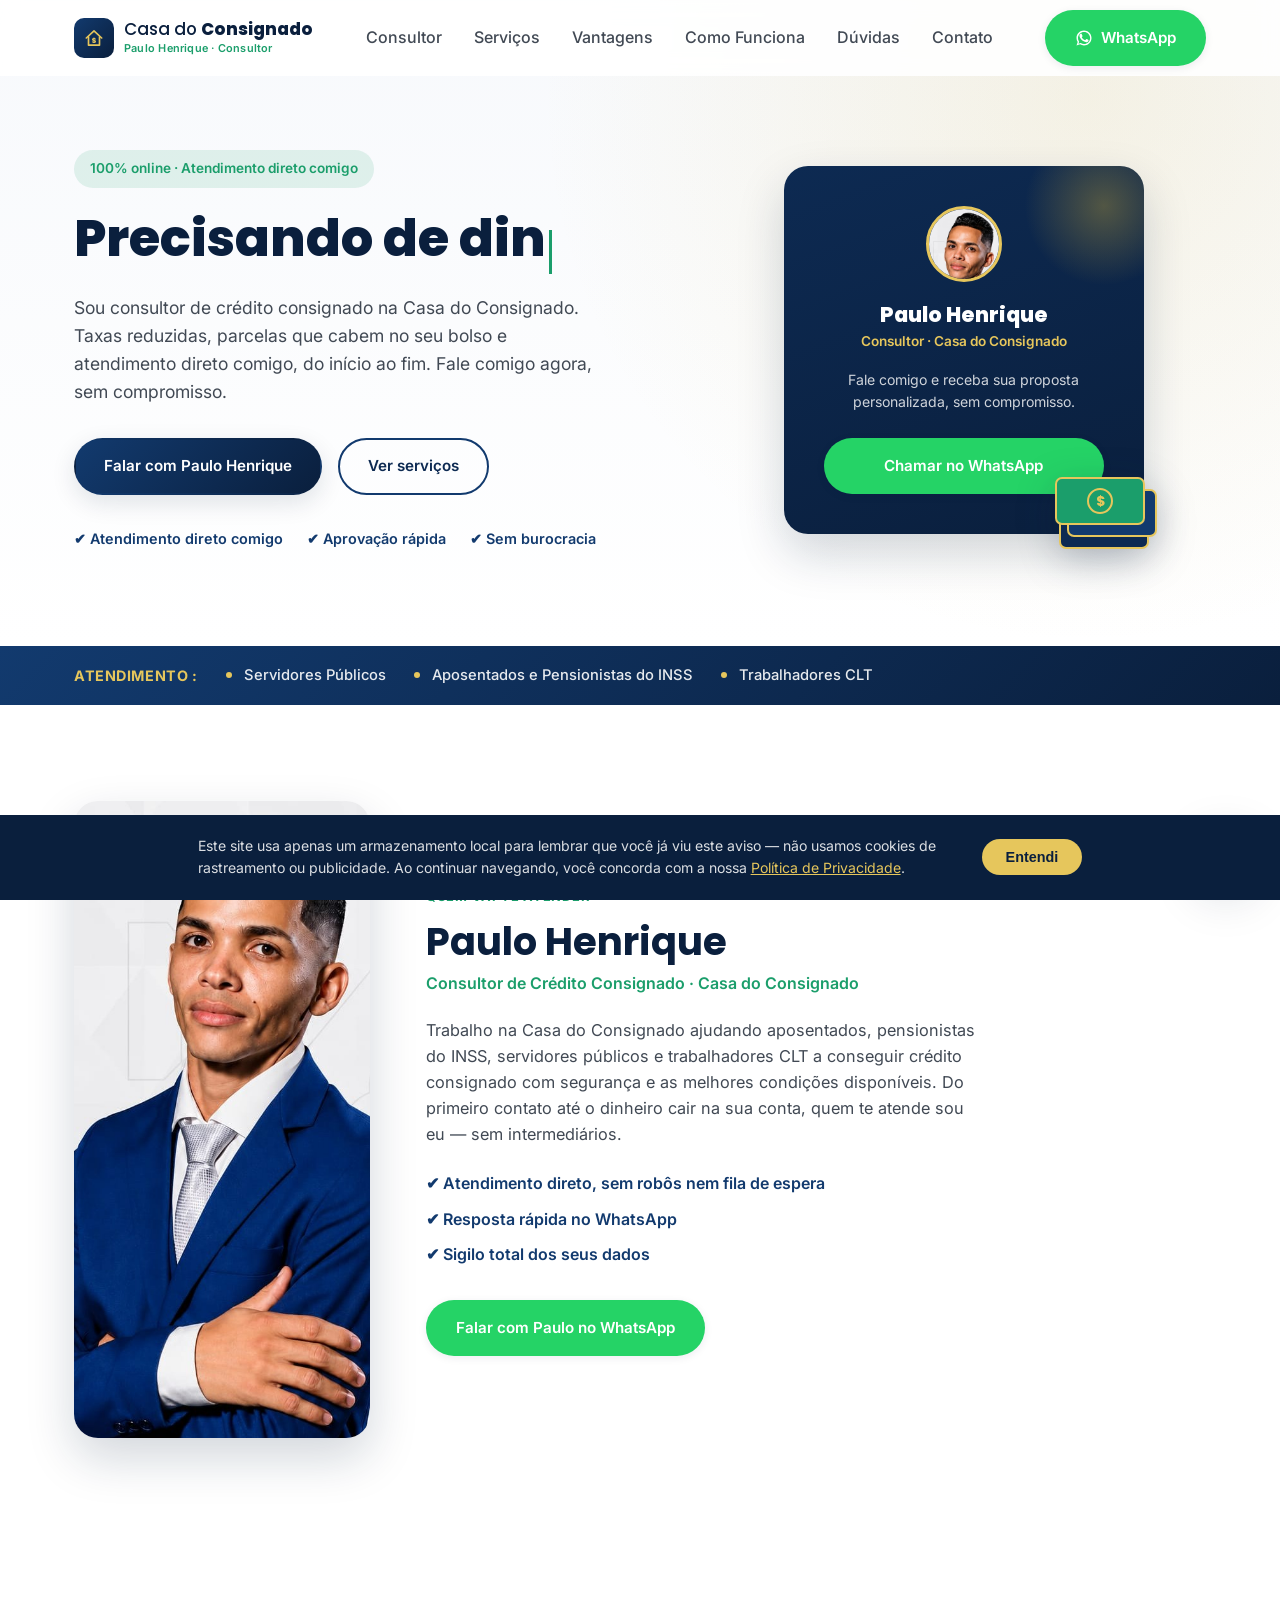
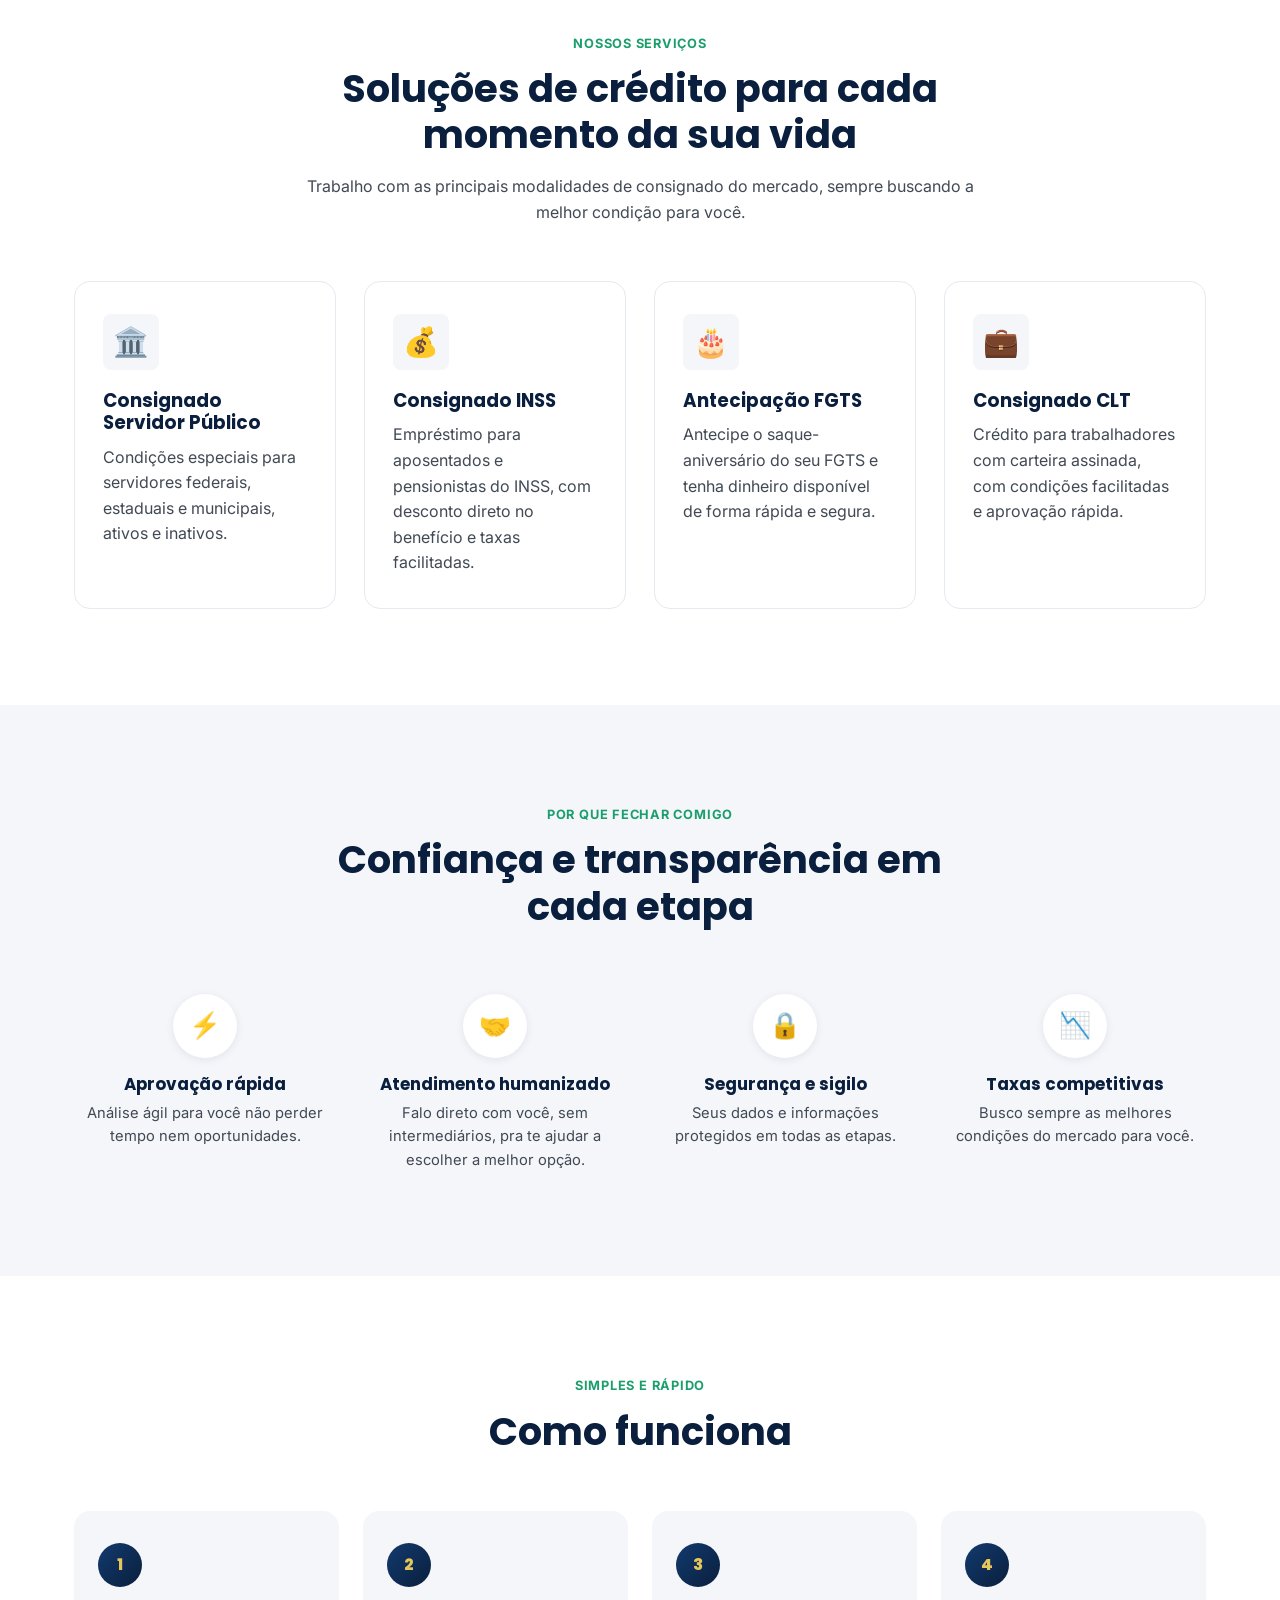
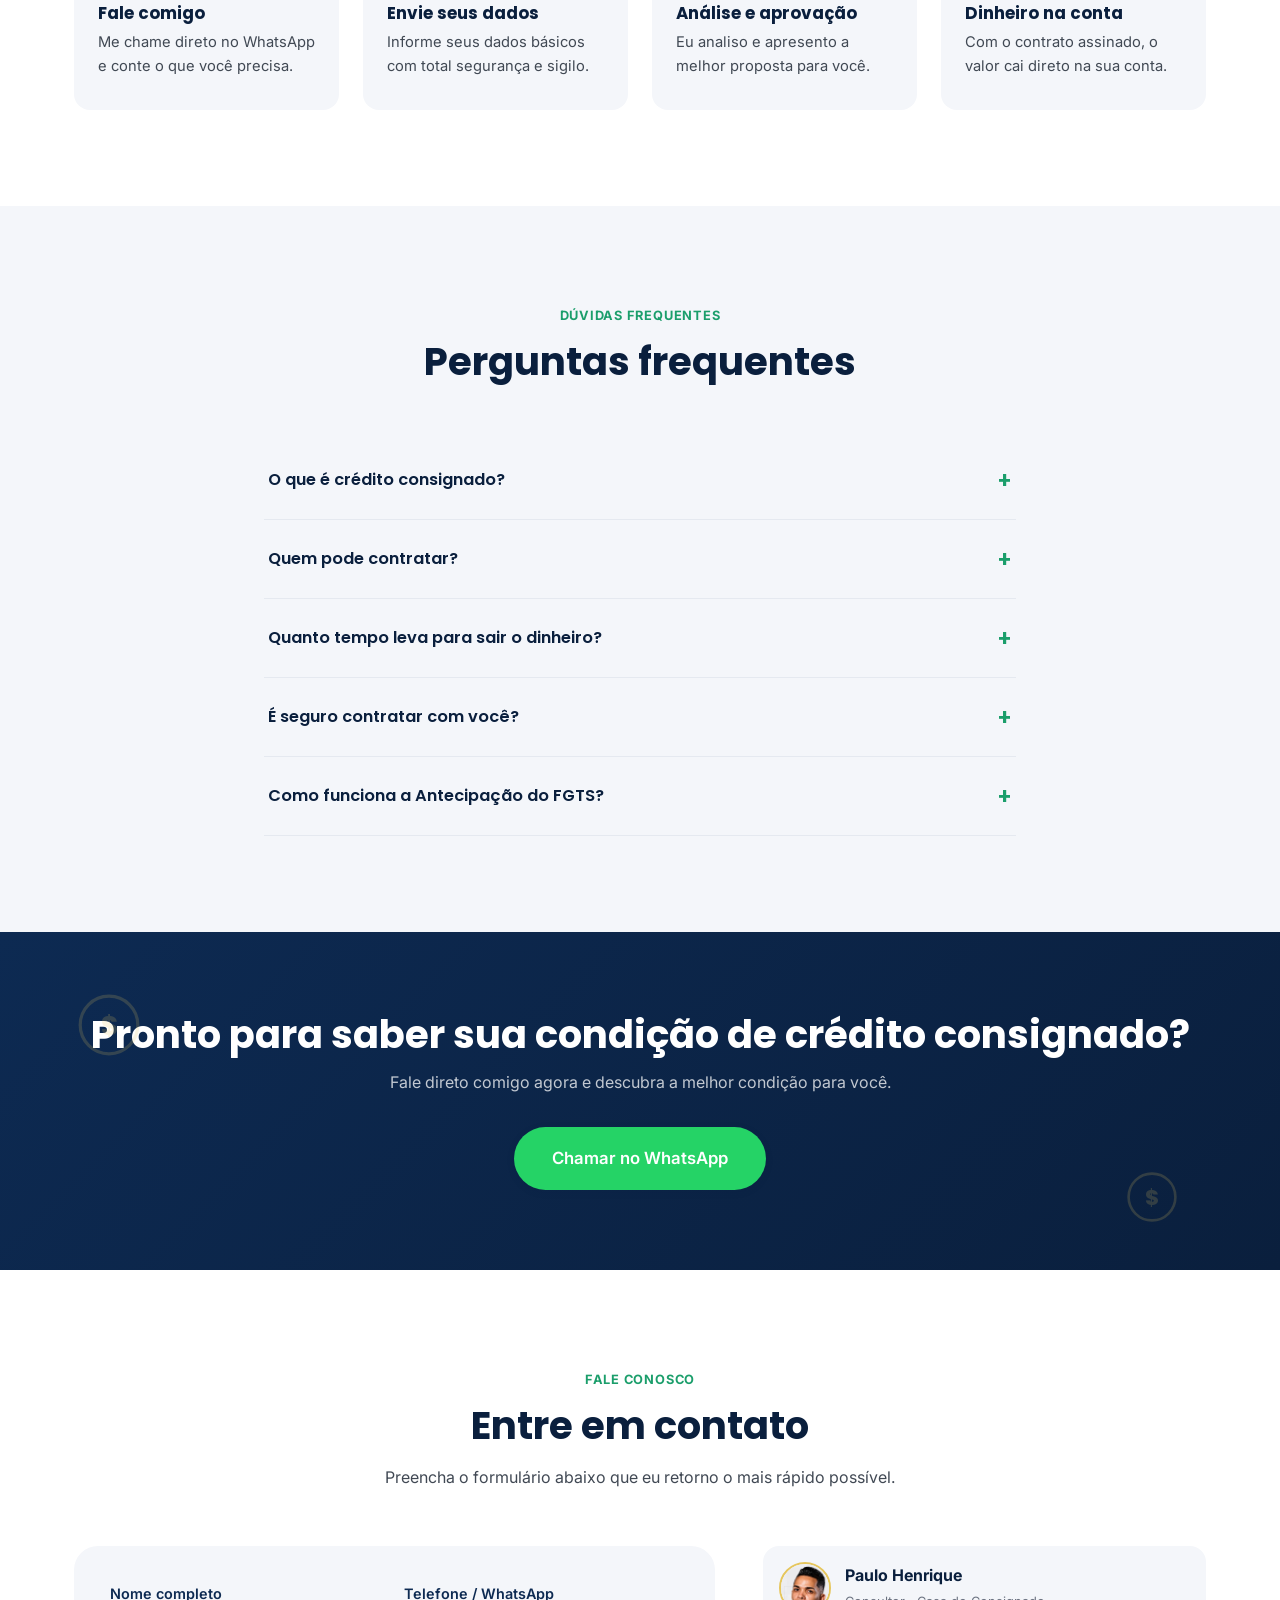
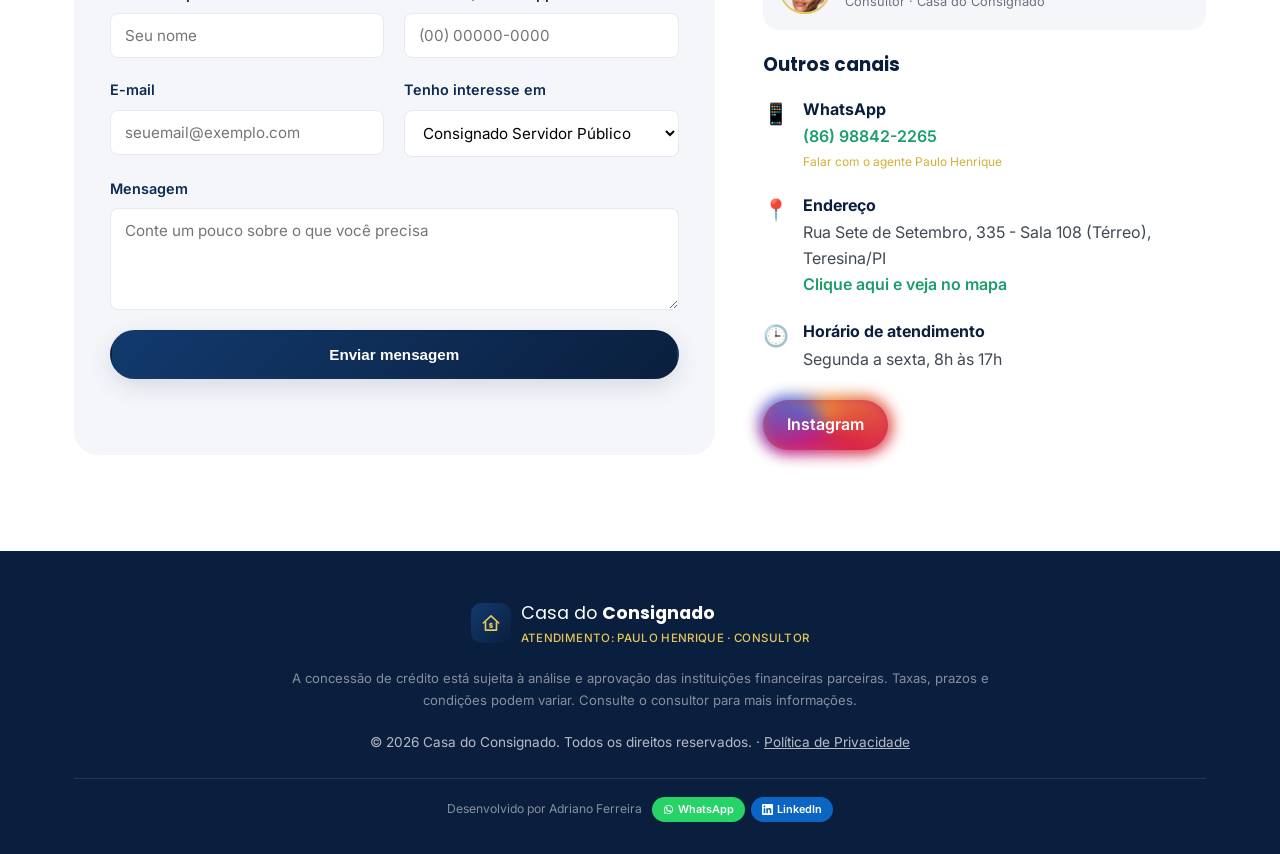
==== commit 0257f417: "Merge remote-tracking branch 'origin/claude/company-website-design-whujjs' into claude/company-websi" ====
--- a/index.html
+++ b/index.html
@@ -3,18 +3,30 @@
 <head>
 <meta charset="UTF-8">
 <meta name="viewport" content="width=device-width, initial-scale=1.0">
-<title>Paulo Henrique | Consultor de Crédito Consignado — Casa do Consignado</title>
-<meta name="description" content="Paulo Henrique, consultor de crédito consignado na Casa do Consignado: INSS, servidores públicos e CLT, liberação de FGTS, compra de dívida, portabilidade e refinanciamento. Fale direto comigo, sem compromisso.">
-<meta name="keywords" content="crédito consignado, empréstimo consignado, consignado INSS, consignado servidor público, empréstimo CLT, portabilidade de consignado, liberação FGTS, compra de dívida, Paulo Henrique">
+<title>Crédito Consignado em Teresina | Fale com Paulo Henrique</title>
+<meta name="description" content="Consultor especialista em Crédito Consignado em Teresina/PI. Atendo INSS, Servidor Público e CLT. Simule agora seu empréstimo ou antecipação FGTS. Fale direto com Paulo Henrique.">
+<meta name="keywords" content="crédito consignado, empréstimo consignado, emprestimo, emprestimos, dinheiro, consignado, consignado INSS, consignado servidor público, consignado CLT, clt, antecipação FGTS, crédito, financiamento, dinheiro rápido, casa do consignado, Paulo Henrique">
 <meta name="robots" content="index, follow">
-<link rel="canonical" href="https://casadoconsignado.com.br/">
+<meta name="googlebot" content="index, follow">
+<link rel="canonical" href="https://paulocasadoconsignado.com.br/">
 
 <!-- Open Graph -->
 <meta property="og:type" content="website">
-<meta property="og:title" content="Paulo Henrique | Consultor de Crédito Consignado">
-<meta property="og:description" content="Empréstimo consignado para INSS, servidores públicos e CLT. Liberação de FGTS, compra de dívida, portabilidade e refinanciamento. Fale direto comigo pelo WhatsApp.">
+<meta property="og:url" content="https://paulocasadoconsignado.com.br/">
+<meta property="og:title" content="Crédito Consignado em Teresina | Paulo Henrique">
+<meta property="og:description" content="Consultor especialista em crédito consignado para INSS, Servidor Público e CLT em Teresina/PI. Fale direto comigo pelo WhatsApp e receba sua proposta.">
+<meta property="og:image" content="https://paulocasadoconsignado.com.br/assets/paulo-henrique.jpg">
+<meta property="og:image:width" content="465">
+<meta property="og:image:height" content="1145">
+<meta property="og:image:alt" content="Paulo Henrique, consultor de crédito consignado">
 <meta property="og:locale" content="pt_BR">
 <meta property="og:site_name" content="Paulo Henrique · Casa do Consignado">
+
+<!-- Twitter Card -->
+<meta name="twitter:card" content="summary_large_image">
+<meta name="twitter:title" content="Crédito Consignado em Teresina | Paulo Henrique">
+<meta name="twitter:description" content="Consultor especialista em crédito consignado para INSS, Servidor Público e CLT em Teresina/PI. Fale direto comigo pelo WhatsApp.">
+<meta name="twitter:image" content="https://paulocasadoconsignado.com.br/assets/paulo-henrique.jpg">
 
 <link rel="icon" type="image/svg+xml" href="assets/favicon.svg">
 <link rel="preconnect" href="https://fonts.googleapis.com">
@@ -28,20 +40,37 @@
   "@context": "https://schema.org",
   "@type": "FinancialService",
   "name": "Paulo Henrique · Casa do Consignado",
-  "description": "Consultoria de crédito consignado: INSS, servidor público, CLT, liberação de FGTS, compra de dívida, portabilidade e refinanciamento.",
-  "areaServed": "BR",
+  "url": "https://paulocasadoconsignado.com.br/",
+  "image": "https://paulocasadoconsignado.com.br/assets/paulo-henrique.jpg",
+  "description": "Consultoria de crédito consignado em Teresina/PI: INSS, servidor público, CLT e antecipação de FGTS.",
+  "areaServed": { "@type": "City", "name": "Teresina" },
   "telephone": "+55 86 98842-2265",
+  "priceRange": "$$",
+  "address": {
+    "@type": "PostalAddress",
+    "streetAddress": "Rua Sete de Setembro, 335 - Sala 108 (Térreo)",
+    "addressLocality": "Teresina",
+    "addressRegion": "PI",
+    "addressCountry": "BR"
+  },
+  "openingHoursSpecification": {
+    "@type": "OpeningHoursSpecification",
+    "dayOfWeek": ["Monday", "Tuesday", "Wednesday", "Thursday", "Friday"],
+    "opens": "08:00",
+    "closes": "17:00"
+  },
   "employee": {
     "@type": "Person",
     "name": "Paulo Henrique",
     "jobTitle": "Consultor de Crédito Consignado",
     "worksFor": { "@type": "Organization", "name": "Casa do Consignado" }
   },
-  "sameAs": ["https://www.instagram.com/casadoconsignadooficial"]
+  "sameAs": ["https://www.instagram.com/paulo_credito_consignado/"]
 }
 </script>
 </head>
 <body>
+<div class="bills-fall" id="billsFall" aria-hidden="true"></div>
 
 <!-- ===== HEADER ===== -->
 <header class="header" id="header">
@@ -89,11 +118,10 @@
 
   <!-- ===== HERO ===== -->
   <section class="hero">
-    <div class="bills-fall" id="billsFall" aria-hidden="true"></div>
     <div class="container hero__inner">
       <div class="hero__content" data-reveal>
         <span class="badge">100% online · Atendimento direto comigo</span>
-        <h1>Precisando de dinheiro? <span class="highlight">Tenho a solução rápida e fácil</span> pra você</h1>
+        <h1><span class="typewriter-text">Precisando de dinheiro? <span class="highlight">Tenho a solução rápida e fácil</span> pra você</span></h1>
         <p class="hero__subtitle">
           Sou consultor de crédito consignado na Casa do Consignado. Taxas reduzidas, parcelas que
           cabem no seu bolso e atendimento direto comigo, do início ao fim. Fale comigo agora, sem compromisso.
@@ -113,7 +141,7 @@
       <div class="hero__visual" data-reveal>
         <div class="hero__card-wrap">
           <div class="hero__card">
-            <img src="assets/paulo-henrique-headshot.jpg" alt="Paulo Henrique" class="hero__card-photo">
+            <img src="assets/paulo-henrique-headshot.jpg" alt="Foto de Paulo Henrique, consultor de crédito" class="hero__card-photo" width="400" height="400">
             <p class="hero__card-name">Paulo Henrique</p>
             <p class="hero__card-role">Consultor · Casa do Consignado</p>
             <p class="hero__card-note">Fale comigo e receba sua proposta personalizada, sem compromisso.</p>
@@ -135,7 +163,7 @@
   <!-- ===== PÚBLICO ATENDIDO ===== -->
   <section class="audience">
     <div class="container audience__inner">
-      <span class="audience__label">Atendo:</span>
+      <span class="audience__label">Atendimento :</span>
       <ul class="audience__list">
         <li>Servidores Públicos</li>
         <li>Aposentados e Pensionistas do INSS</li>
@@ -148,7 +176,7 @@
   <section class="section consultor" id="consultor">
     <div class="container consultor__inner">
       <div class="consultor__photo-wrap" data-reveal>
-        <img src="assets/paulo-henrique.jpg" alt="Paulo Henrique, consultor de crédito consignado" class="consultor__photo">
+        <img src="assets/paulo-henrique.jpg" alt="Paulo Henrique, consultor de crédito consignado, de braços cruzados" class="consultor__photo" width="465" height="1000" loading="lazy" decoding="async">
       </div>
       <div class="consultor__content" data-reveal>
         <span class="eyebrow">Quem vai te atender</span>
@@ -180,41 +208,29 @@
         <p>Trabalho com as principais modalidades de consignado do mercado, sempre buscando a melhor condição para você.</p>
       </div>
 
-      <div class="grid grid--3">
-        <article class="card" data-reveal>
+      <div class="grid grid--4" data-reveal data-reveal-children>
+        <article class="card">
+          <div class="card__icon">🏛️</div>
+          <h3>Consignado Servidor Público</h3>
+          <p>Condições especiais para servidores federais, estaduais e municipais, ativos e inativos.</p>
+        </article>
+
+        <article class="card">
           <div class="card__icon">💰</div>
           <h3>Consignado INSS</h3>
           <p>Empréstimo para aposentados e pensionistas do INSS, com desconto direto no benefício e taxas facilitadas.</p>
         </article>
 
-        <article class="card" data-reveal>
-          <div class="card__icon">🏛️</div>
-          <h3>Consignado Servidor Público</h3>
-          <p>Condições especiais para servidores federais, estaduais e municipais, ativos e inativos.</p>
-        </article>
-
-        <article class="card" data-reveal>
-          <div class="card__icon">💼</div>
-          <h3>Empréstimo CLT</h3>
-          <p>Crédito para trabalhadores com carteira assinada, com condições facilitadas e aprovação rápida.</p>
-        </article>
-
-        <article class="card" data-reveal>
+        <article class="card">
           <div class="card__icon">🎂</div>
-          <h3>Liberação de FGTS</h3>
+          <h3>Antecipação FGTS</h3>
           <p>Antecipe o saque-aniversário do seu FGTS e tenha dinheiro disponível de forma rápida e segura.</p>
         </article>
 
-        <article class="card" data-reveal>
-          <div class="card__icon">🔄</div>
-          <h3>Portabilidade de Consignado</h3>
-          <p>Traga seu contrato de outra instituição e conquiste uma taxa de juros menor, sem burocracia.</p>
-        </article>
-
-        <article class="card" data-reveal>
-          <div class="card__icon">📈</div>
-          <h3>Compra de Dívida e Refinanciamento</h3>
-          <p>Mesmo sem margem disponível, eu te ajudo: faço a quitação de dívidas antigas e libero um valor extra.</p>
+        <article class="card">
+          <div class="card__icon">💼</div>
+          <h3>Consignado CLT</h3>
+          <p>Crédito para trabalhadores com carteira assinada, com condições facilitadas e aprovação rápida.</p>
         </article>
       </div>
     </div>
@@ -228,23 +244,23 @@
         <h2>Confiança e transparência em cada etapa</h2>
       </div>
 
-      <div class="grid grid--4">
-        <div class="feature" data-reveal>
+      <div class="grid grid--4" data-reveal data-reveal-children>
+        <div class="feature">
           <div class="feature__icon">⚡</div>
           <h3>Aprovação rápida</h3>
           <p>Análise ágil para você não perder tempo nem oportunidades.</p>
         </div>
-        <div class="feature" data-reveal>
+        <div class="feature">
           <div class="feature__icon">🤝</div>
           <h3>Atendimento humanizado</h3>
           <p>Falo direto com você, sem intermediários, pra te ajudar a escolher a melhor opção.</p>
         </div>
-        <div class="feature" data-reveal>
+        <div class="feature">
           <div class="feature__icon">🔒</div>
           <h3>Segurança e sigilo</h3>
           <p>Seus dados e informações protegidos em todas as etapas.</p>
         </div>
-        <div class="feature" data-reveal>
+        <div class="feature">
           <div class="feature__icon">📉</div>
           <h3>Taxas competitivas</h3>
           <p>Busco sempre as melhores condições do mercado para você.</p>
@@ -261,71 +277,27 @@
         <h2>Como funciona</h2>
       </div>
 
-      <div class="steps">
-        <div class="step" data-reveal>
+      <div class="steps" data-reveal data-reveal-children>
+        <div class="step">
           <span class="step__number">1</span>
           <h3>Fale comigo</h3>
           <p>Me chame direto no WhatsApp e conte o que você precisa.</p>
         </div>
-        <div class="step" data-reveal>
+        <div class="step">
           <span class="step__number">2</span>
           <h3>Envie seus dados</h3>
           <p>Informe seus dados básicos com total segurança e sigilo.</p>
         </div>
-        <div class="step" data-reveal>
+        <div class="step">
           <span class="step__number">3</span>
           <h3>Análise e aprovação</h3>
           <p>Eu analiso e apresento a melhor proposta para você.</p>
         </div>
-        <div class="step" data-reveal>
+        <div class="step">
           <span class="step__number">4</span>
           <h3>Dinheiro na conta</h3>
           <p>Com o contrato assinado, o valor cai direto na sua conta.</p>
         </div>
-      </div>
-    </div>
-  </section>
-
-  <!-- ===== DEPOIMENTOS ===== -->
-  <section class="section" id="depoimentos">
-    <div class="container">
-      <div class="section__head" data-reveal>
-        <span class="eyebrow">Depoimentos</span>
-        <h2>O que nossos clientes dizem</h2>
-      </div>
-
-      <div class="grid grid--3">
-        <!-- TODO: substituir pelos depoimentos reais de clientes -->
-        <article class="testimonial" data-reveal>
-          <p>"Texto do depoimento do cliente aqui. Fale sobre a experiência, o atendimento e o resultado."</p>
-          <div class="testimonial__author">
-            <span class="testimonial__avatar">👤</span>
-            <div>
-              <strong>Nome do Cliente</strong>
-              <small>Cidade/UF</small>
-            </div>
-          </div>
-        </article>
-        <article class="testimonial" data-reveal>
-          <p>"Texto do depoimento do cliente aqui. Fale sobre a experiência, o atendimento e o resultado."</p>
-          <div class="testimonial__author">
-            <span class="testimonial__avatar">👤</span>
-            <div>
-              <strong>Nome do Cliente</strong>
-              <small>Cidade/UF</small>
-            </div>
-          </div>
-        </article>
-        <article class="testimonial" data-reveal>
-          <p>"Texto do depoimento do cliente aqui. Fale sobre a experiência, o atendimento e o resultado."</p>
-          <div class="testimonial__author">
-            <span class="testimonial__avatar">👤</span>
-            <div>
-              <strong>Nome do Cliente</strong>
-              <small>Cidade/UF</small>
-            </div>
-          </div>
-        </article>
       </div>
     </div>
   </section>
@@ -372,11 +344,11 @@
           </div>
         </div>
         <div class="accordion__item">
-          <button class="accordion__trigger">Não tenho margem disponível, ainda assim posso contratar?
+          <button class="accordion__trigger">Como funciona a Antecipação do FGTS?
             <span class="accordion__icon">+</span>
           </button>
           <div class="accordion__panel">
-            <p>Sim, eu te ajudo! Faço compra de dívida, portabilidade ou refinanciamento de contratos já existentes para liberar sua margem e facilitar sua vida financeira.</p>
+            <p>Você pode adiantar uma ou mais parcelas do seu Saque-Aniversário do FGTS. O valor cai na sua conta rapidamente e o pagamento é feito com o débito anual direto do seu fundo de garantia, sem comprometer sua renda mensal.</p>
           </div>
         </div>
       </div>
@@ -414,11 +386,11 @@
         <form class="contact__form" id="contactForm" data-reveal>
           <div class="field">
             <label for="nome">Nome completo</label>
-            <input type="text" id="nome" name="nome" required placeholder="Seu nome">
+            <input type="text" id="nome" name="nome" required placeholder="Seu nome" aria-required="true">
           </div>
           <div class="field">
             <label for="telefone">Telefone / WhatsApp</label>
-            <input type="tel" id="telefone" name="telefone" required placeholder="(00) 00000-0000">
+            <input type="tel" id="telefone" name="telefone" required placeholder="(00) 00000-0000" aria-required="true">
           </div>
           <div class="field">
             <label for="email">E-mail</label>
@@ -427,13 +399,10 @@
           <div class="field">
             <label for="assunto">Tenho interesse em</label>
             <select id="assunto" name="assunto">
+              <option>Consignado Servidor Público</option>
               <option>Consignado INSS</option>
-              <option>Consignado Servidor Público</option>
-              <option>Cartão Consignado</option>
-              <option>Portabilidade</option>
-              <option>Refinanciamento</option>
               <option>Antecipação FGTS</option>
-              <option>Outro assunto</option>
+              <option>Consignado CLT</option>
             </select>
           </div>
           <div class="field field--full">
@@ -446,7 +415,7 @@
 
         <aside class="contact__info" data-reveal>
           <div class="contact__agent">
-            <img src="assets/paulo-henrique-headshot.jpg" alt="Paulo Henrique" class="contact__agent-photo">
+            <img src="assets/paulo-henrique-headshot.jpg" alt="Foto de Paulo Henrique, consultor de crédito" class="contact__agent-photo" width="400" height="400" loading="lazy" decoding="async">
             <div>
               <strong>Paulo Henrique</strong>
               <small>Consultor · Casa do Consignado</small>
@@ -455,7 +424,7 @@
           <h3>Outros canais</h3>
           <ul class="contact__list">
             <li>
-              <span>📱</span>
+              <span aria-hidden="true">📱</span>
               <div>
                 <strong>WhatsApp</strong>
                 <a href="https://wa.me/5586988422265?text=Ol%C3%A1%20Paulo%20Henrique%2C%20tenho%20interesse%20em%20mais%20informa%C3%A7%C3%B5es%20sobre%20o%20cr%C3%A9dito%20consignado.">(86) 98842-2265</a>
@@ -463,32 +432,24 @@
               </div>
             </li>
             <li>
-              <span>✉️</span>
+              <span aria-hidden="true">📍</span>
               <div>
-                <strong>E-mail</strong>
-                <a href="mailto:contato@casadoconsignado.com.br">contato@casadoconsignado.com.br</a>
-                <small>[ATUALIZAR com o e-mail real]</small>
+                <strong>Endereço</strong>
+                <p>Rua Sete de Setembro, 335 - Sala 108 (Térreo), Teresina/PI</p>
+                <a href="https://maps.app.goo.gl/En64dRzbXX8CBahz8" target="_blank" rel="noopener">Clique aqui e veja no mapa</a>
               </div>
             </li>
             <li>
-              <span>📍</span>
-              <div>
-                <strong>Endereço</strong>
-                <p>Cidade / UF</p>
-                <small>[ATUALIZAR com o endereço real]</small>
-              </div>
-            </li>
-            <li>
-              <span>🕒</span>
+              <span aria-hidden="true">🕒</span>
               <div>
                 <strong>Horário de atendimento</strong>
-                <p>Segunda a sexta, 9h às 18h</p>
+                <p>Segunda a sexta, 8h às 17h</p>
               </div>
             </li>
           </ul>
 
           <div class="contact__social">
-            <a href="https://www.instagram.com/casadoconsignadooficial" target="_blank" rel="noopener" aria-label="Instagram">Instagram</a>
+            <a href="https://www.instagram.com/paulo_credito_consignado/" class="btn--instagram" target="_blank" rel="noopener" aria-label="Instagram">Instagram</a>
           </div>
         </aside>
       </div>
@@ -517,7 +478,21 @@
       A concessão de crédito está sujeita à análise e aprovação das instituições financeiras parceiras.
       Taxas, prazos e condições podem variar. Consulte o consultor para mais informações.
     </p>
-    <p class="footer__copy">© <span id="year"></span> Casa do Consignado. Todos os direitos reservados.</p>
+    <p class="footer__copy">© <span id="year"></span> Casa do Consignado. Todos os direitos reservados. · <a href="privacidade.html">Política de Privacidade</a></p>
+
+    <div class="footer__credit">
+      <span>Desenvolvido por Adriano Ferreira</span>
+      <div class="footer__credit-links">
+        <a href="https://wa.me/5586999830819" target="_blank" rel="noopener" class="footer__credit-link footer__credit-link--whatsapp" aria-label="WhatsApp de Adriano Ferreira">
+          <svg viewBox="0 0 24 24" width="14" height="14" fill="currentColor" aria-hidden="true"><path d="M17.472 14.382c-.297-.149-1.758-.867-2.03-.967-.273-.099-.471-.148-.67.15-.197.297-.767.966-.94 1.164-.173.199-.347.223-.644.075-.297-.15-1.255-.463-2.39-1.475-.883-.788-1.48-1.761-1.653-2.059-.173-.297-.018-.458.13-.606.134-.133.298-.347.446-.52.149-.174.198-.298.298-.497.099-.198.05-.371-.025-.52-.075-.149-.669-1.612-.916-2.207-.242-.579-.487-.5-.669-.51-.173-.008-.371-.01-.57-.01-.198 0-.52.074-.792.372-.272.297-1.04 1.016-1.04 2.479 0 1.462 1.065 2.875 1.213 3.074.149.198 2.096 3.2 5.077 4.487.71.306 1.263.489 1.694.625.712.227 1.36.195 1.871.118.571-.085 1.758-.719 2.006-1.413.248-.694.248-1.289.173-1.413-.074-.124-.272-.198-.57-.347z"/><path d="M12.004 2C6.486 2 2 6.486 2 12.004c0 1.99.583 3.845 1.588 5.406L2 22l4.71-1.554A9.96 9.96 0 0 0 12.004 22C17.522 22 22 17.522 22 12.004 22 6.486 17.522 2 12.004 2zm0 18.061a8.03 8.03 0 0 1-4.302-1.246l-.309-.184-2.79.92.933-2.717-.201-.278a8.03 8.03 0 0 1-1.331-4.552c0-4.454 3.626-8.08 8.08-8.08s8.08 3.626 8.08 8.08-3.626 8.057-8.16 8.057z"/></svg>
+          WhatsApp
+        </a>
+        <a href="https://www.linkedin.com/in/adrianoferreira-dev/" target="_blank" rel="noopener" class="footer__credit-link footer__credit-link--linkedin" aria-label="LinkedIn de Adriano Ferreira">
+          <svg viewBox="0 0 24 24" width="14" height="14" fill="currentColor" aria-hidden="true"><path d="M20.447 20.452h-3.554v-5.569c0-1.328-.027-3.037-1.852-3.037-1.853 0-2.136 1.446-2.136 2.939v5.667H9.351V9h3.414v1.561h.046c.477-.9 1.637-1.85 3.37-1.85 3.601 0 4.267 2.37 4.267 5.455v6.286zM5.337 7.433c-1.144 0-2.063-.926-2.063-2.065 0-1.138.92-2.063 2.063-2.063 1.14 0 2.064.925 2.064 2.063 0 1.139-.925 2.065-2.064 2.065zm1.782 13.019H3.555V9h3.564v11.452zM22.225 0H1.771C.792 0 0 .774 0 1.729v20.542C0 23.227.792 24 1.771 24h20.451C23.2 24 24 23.227 24 22.271V1.729C24 .774 23.2 0 22.222 0h.003z"/></svg>
+          LinkedIn
+        </a>
+      </div>
+    </div>
   </div>
 </footer>
 
@@ -526,6 +501,15 @@
   <svg viewBox="0 0 24 24" width="28" height="28" fill="currentColor" aria-hidden="true"><path d="M17.472 14.382c-.297-.149-1.758-.867-2.03-.967-.273-.099-.471-.148-.67.15-.197.297-.767.966-.94 1.164-.173.199-.347.223-.644.075-.297-.15-1.255-.463-2.39-1.475-.883-.788-1.48-1.761-1.653-2.059-.173-.297-.018-.458.13-.606.134-.133.298-.347.446-.52.149-.174.198-.298.298-.497.099-.198.05-.371-.025-.52-.075-.149-.669-1.612-.916-2.207-.242-.579-.487-.5-.669-.51-.173-.008-.371-.01-.57-.01-.198 0-.52.074-.792.372-.272.297-1.04 1.016-1.04 2.479 0 1.462 1.065 2.875 1.213 3.074.149.198 2.096 3.2 5.077 4.487.71.306 1.263.489 1.694.625.712.227 1.36.195 1.871.118.571-.085 1.758-.719 2.006-1.413.248-.694.248-1.289.173-1.413-.074-.124-.272-.198-.57-.347z"/><path d="M12.004 2C6.486 2 2 6.486 2 12.004c0 1.99.583 3.845 1.588 5.406L2 22l4.71-1.554A9.96 9.96 0 0 0 12.004 22C17.522 22 22 17.522 22 12.004 22 6.486 17.522 2 12.004 2zm0 18.061a8.03 8.03 0 0 1-4.302-1.246l-.309-.184-2.79.92.933-2.717-.201-.278a8.03 8.03 0 0 1-1.331-4.552c0-4.454 3.626-8.08 8.08-8.08s8.08 3.626 8.08 8.08-3.626 8.057-8.16 8.057z"/></svg>
 </a>
 
+<div class="cookie-banner" id="cookieBanner" role="dialog" aria-live="polite" aria-label="Aviso de cookies">
+  <p>
+    Este site usa apenas um armazenamento local para lembrar que você já viu este aviso —
+    não usamos cookies de rastreamento ou publicidade. Ao continuar navegando, você concorda
+    com a nossa <a href="privacidade.html">Política de Privacidade</a>.
+  </p>
+  <button type="button" class="cookie-banner__accept" id="acceptCookies">Entendi</button>
+</div>
+
 <script src="js/script.js"></script>
 </body>
 </html>
